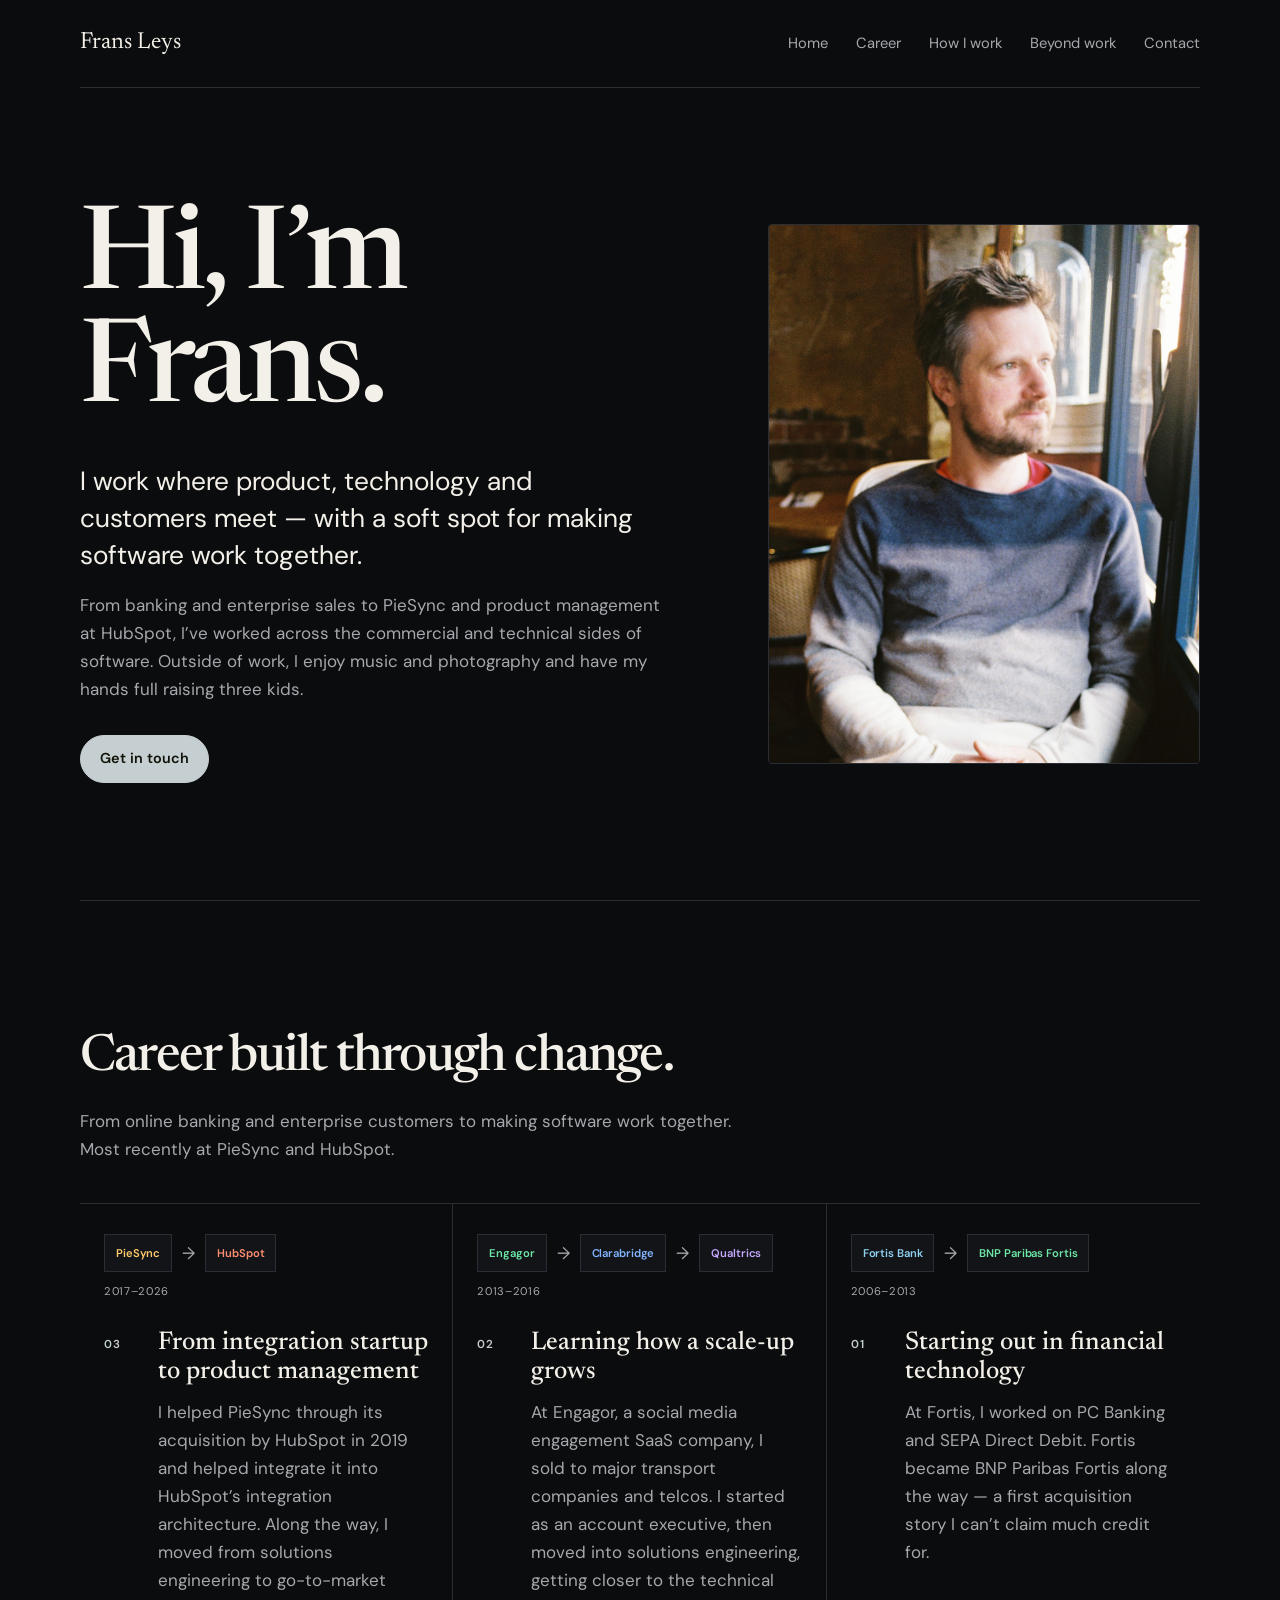
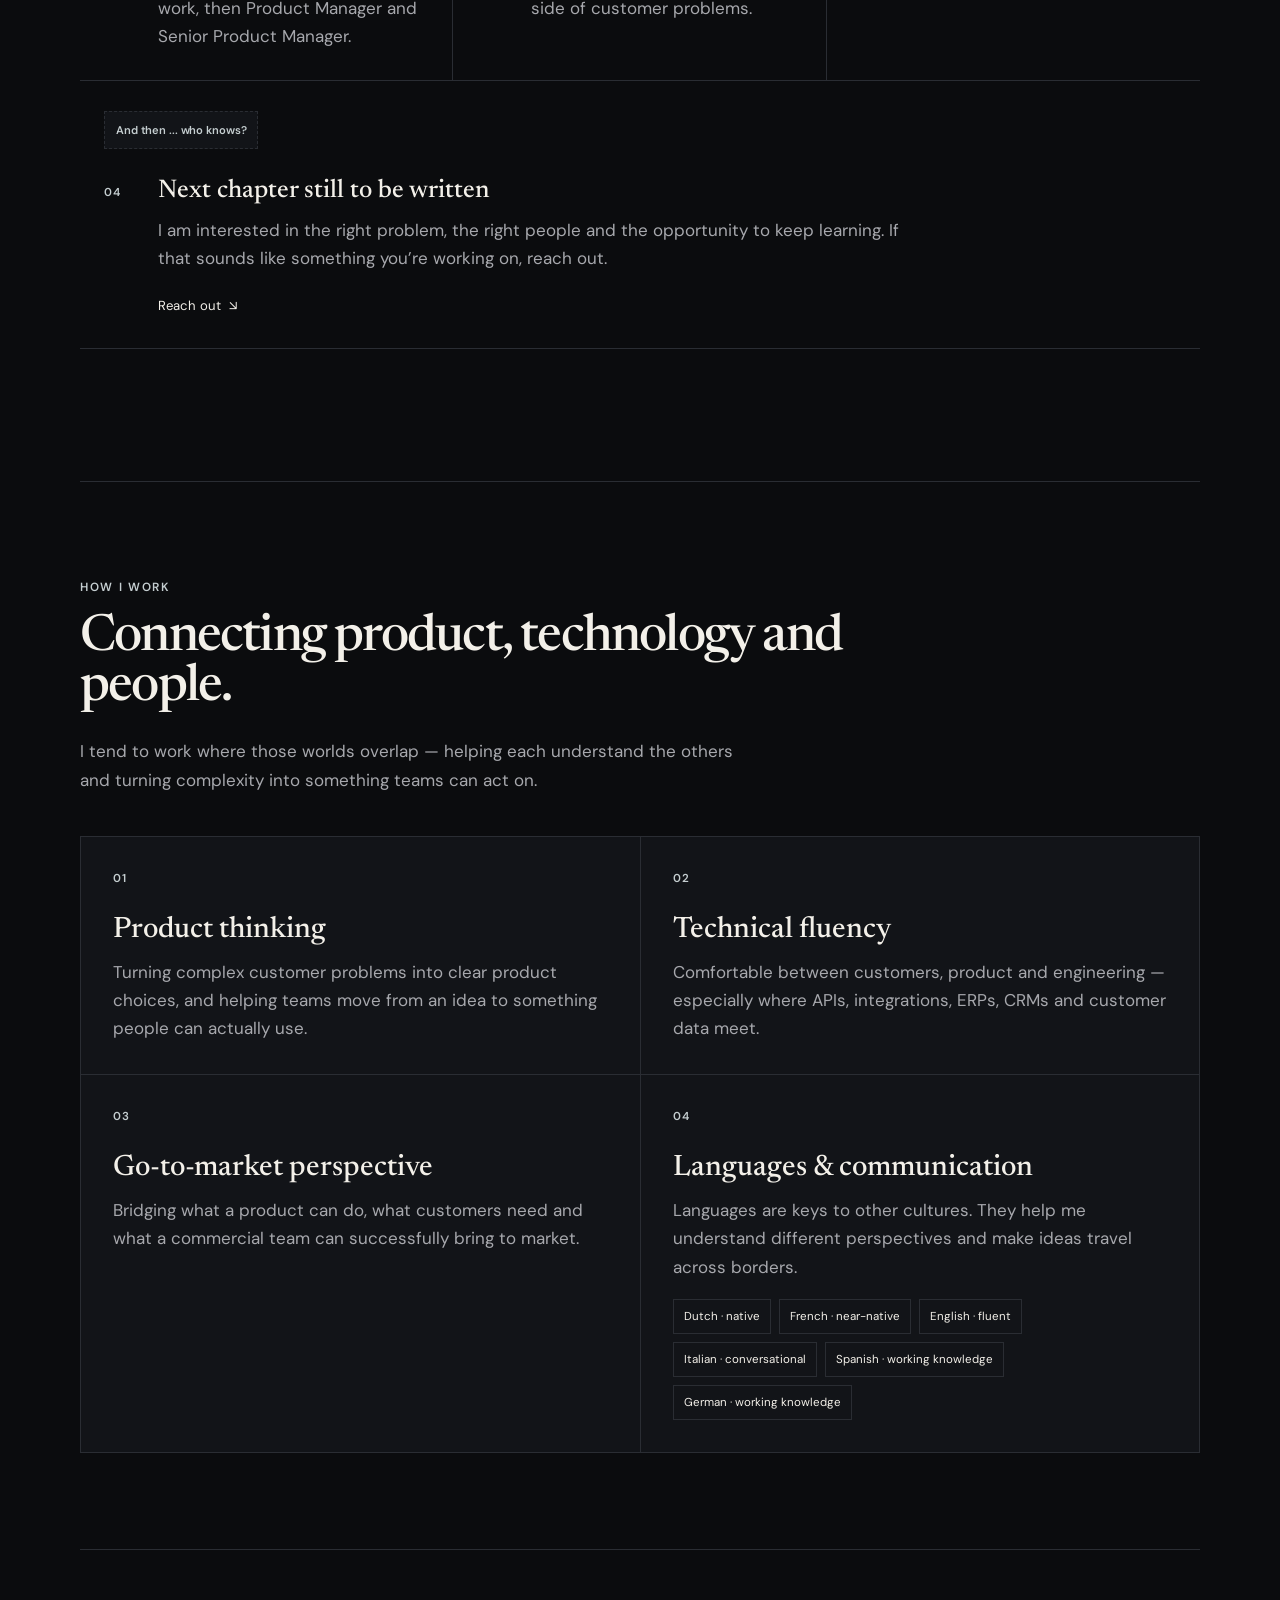
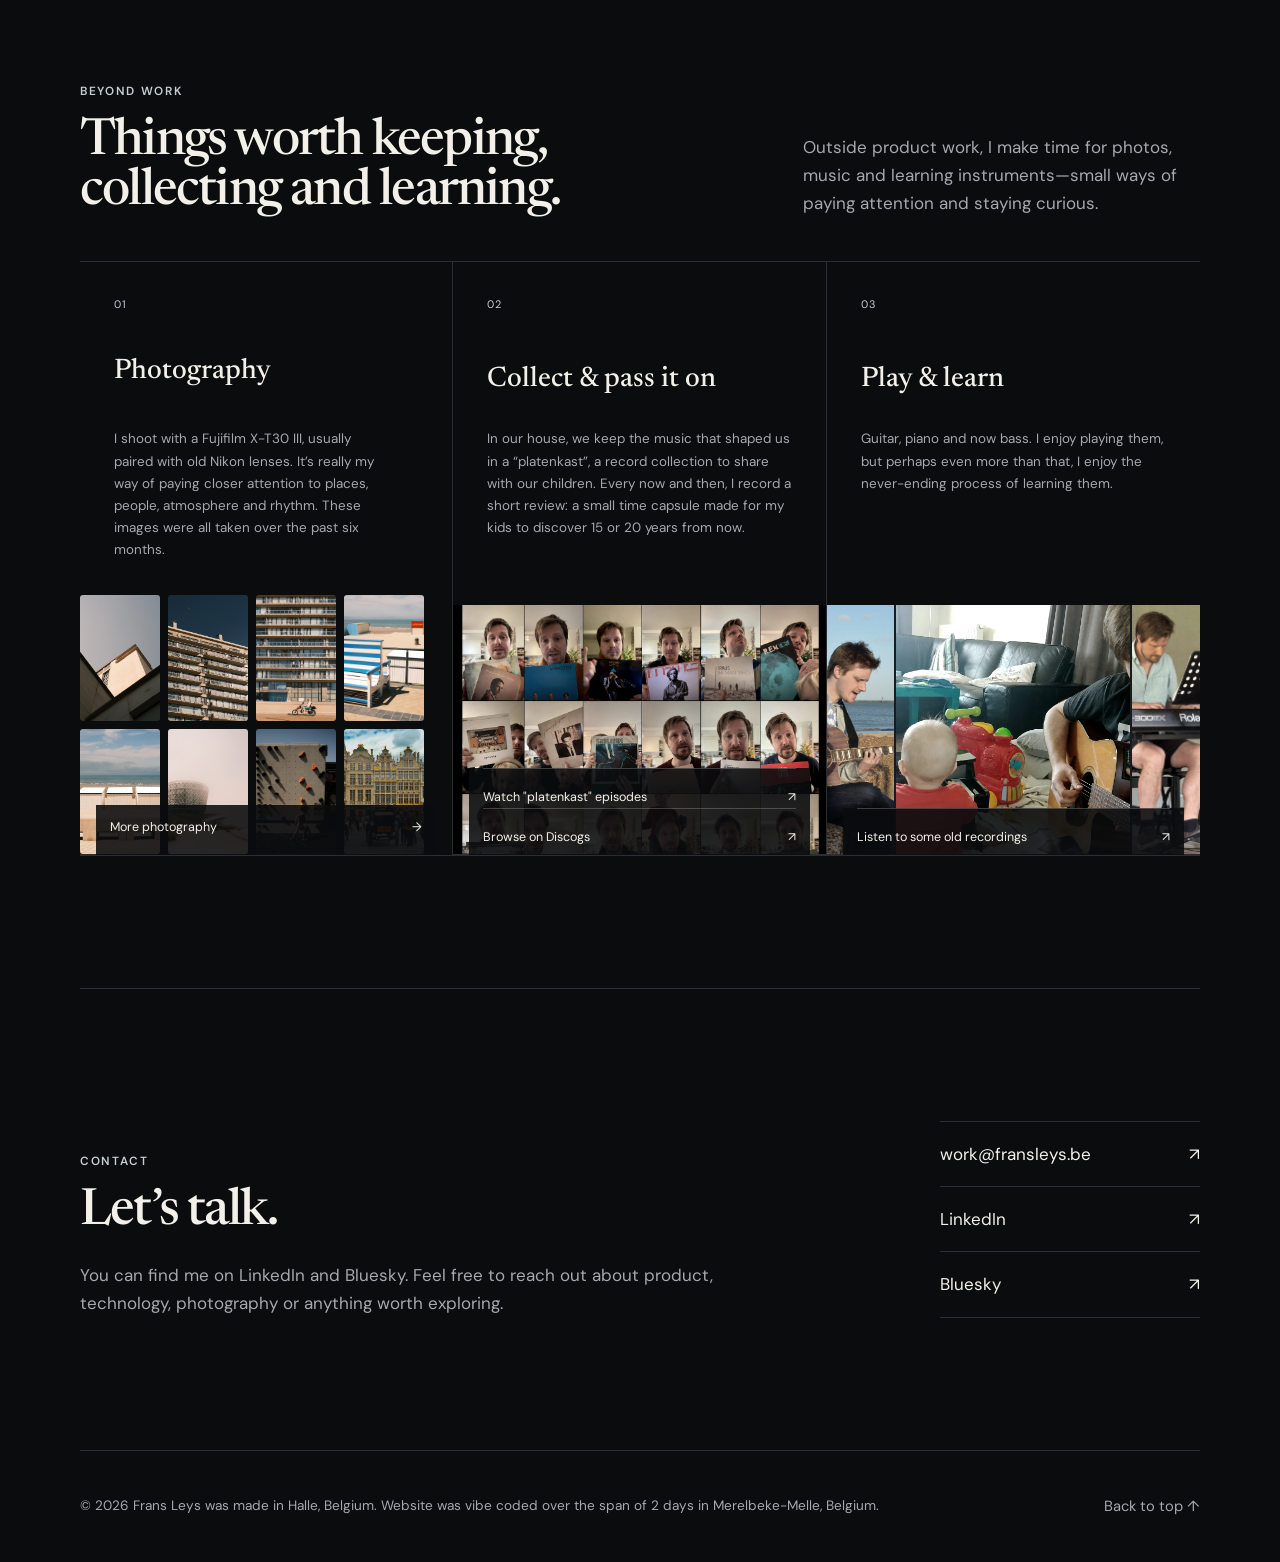
==== index.html @ 85a0991d "Clarify homepage introduction and career experience" ====
<!doctype html>
<html lang="en">
  <head>
    <meta charset="UTF-8" />
    <meta name="viewport" content="width=device-width, initial-scale=1" />
    <meta
      name="description"
      content="Frans Leys — product, technology and customers, with a soft spot for making software work together."
    />
    <title>Frans Leys</title>
    <link rel="preconnect" href="https://fonts.googleapis.com" />
    <link rel="preconnect" href="https://fonts.gstatic.com" crossorigin />
    <link
      href="https://fonts.googleapis.com/css2?family=DM+Sans:wght@400;500;600&family=Newsreader:opsz,wght@6..72,500&display=swap"
      rel="stylesheet"
    />
    <link rel="stylesheet" href="styles.css?v=4" />
  </head>
  <body>
    <div class="site-content" id="site-content">
    <header class="site-header">
      <a class="brand" href="#home" aria-label="Frans Leys — home">Frans Leys</a>
      <nav aria-label="Main navigation">
        <a href="#home">Home</a>
        <a href="#career">Career</a>
        <a href="#how-i-work">How I work</a>
        <a href="#beyond-the-screen">Beyond work</a>
        <a href="#contact">Contact</a>
      </nav>
    </header>

    <main>
      <section class="hero" id="home">
        <div class="hero-copy">          <h1>Hi, I’m Frans.</h1>
          <p class="intro">
            I work where product, technology and customers meet — with a soft
            spot for making software work together.
          </p>
          <p class="bio">
            From banking and enterprise sales to PieSync and product management
            at HubSpot, I’ve worked across the commercial and technical sides
            of software. Outside of work, I enjoy music and photography and
            have my hands full raising three kids.
          </p>
          <div class="actions">
            <a class="button button-primary" href="#contact">Get in touch</a>
          </div>
        </div>

        <figure class="portrait">
          <!-- Portrait by Ashesh Ambasta: https://asheshambasta.com/ -->
          <img
            src="images/frans2.jpg"
            alt="Portrait of Frans Leys"
            data-credit="Analog portrait by Ashesh Ambasta — https://asheshambasta.com/"
            onerror="this.parentElement.classList.add('image-missing'); this.remove();"
          />
          <div class="portrait-placeholder" aria-hidden="true">
            <span>FL</span>
          </div>
        </figure>
      </section>

      <section class="section career" id="career">
        <div class="section-heading career-heading">
          <h2>Career built through change.</h2>
          <p>
            From online banking and enterprise customers to making software
            work together. Most recently at PieSync and HubSpot.
          </p>
        </div>

        <ol class="career-timeline">
          <li class="career-step">
            <div class="company-journey" aria-label="PieSync joined HubSpot">
              <span class="company-mark piesync">PieSync</span>
              <span class="company-arrow" aria-hidden="true">→</span>
              <span class="company-mark hubspot">HubSpot</span>
              <span class="career-period">2017–2026</span>
            </div>
            <div class="career-story">
              <span class="career-number">03</span>
              <div>
                <h3>From integration startup to product management</h3>
                <p>
                  I helped PieSync through its acquisition by HubSpot in 2019
                  and helped integrate it into HubSpot’s integration architecture.
                  Along the way, I moved from solutions engineering to
                  go-to-market work, then Product Manager and Senior Product Manager.
                </p>
              </div>
            </div>
          </li>

          <li class="career-step">
            <div class="company-journey" aria-label="Engagor joined Clarabridge, which later joined Qualtrics">
              <span class="company-mark engagor">Engagor</span>
              <span class="company-arrow" aria-hidden="true">→</span>
              <span class="company-mark clarabridge">Clarabridge</span>
              <span class="company-arrow" aria-hidden="true">→</span>
              <span class="company-mark qualtrics">Qualtrics</span>
              <span class="career-period">2013–2016</span>
            </div>
            <div class="career-story">
              <span class="career-number">02</span>
              <div>
                <h3>Learning how a scale-up grows</h3>
                <p>
                  At Engagor, a social media engagement SaaS company, I sold to
                  major transport companies and telcos. I started as an account
                  executive, then moved into solutions engineering,
                  getting closer to the technical side of customer problems.
                </p>
              </div>
            </div>
          </li>

          <li class="career-step">
            <div class="company-journey" aria-label="Fortis Bank became BNP Paribas Fortis">
              <span class="company-mark fortis">Fortis Bank</span>
              <span class="company-arrow" aria-hidden="true">→</span>
              <span class="company-mark bnppf">BNP Paribas Fortis</span>
              <span class="career-period">2006–2013</span>
            </div>
            <div class="career-story">
              <span class="career-number">01</span>
              <div>
                <h3>Starting out in financial technology</h3>
                <p>
                  At Fortis, I worked on PC Banking and SEPA Direct Debit.
                  Fortis became BNP Paribas Fortis along the
                  way — a first acquisition story I can’t claim much credit for.
                </p>
              </div>
            </div>
          </li>

          <li class="career-step career-next-step">
            <div class="company-journey">
              <span class="company-mark next-chapter">And then ... who knows?</span>
            </div>
            <div class="career-story">
              <span class="career-number">04</span>
              <div>
                <h3>Next chapter still to be written</h3>
                <p>
                  I am interested in the right problem, the right people and
                  the opportunity to keep learning. If that sounds like
                  something you’re working on, reach out.
                </p>
                <a class="career-next-link" href="#contact">Reach out <span aria-hidden="true">↘</span></a>
              </div>
            </div>
          </li>
        </ol>
      </section>

      <section class="section how-i-work" id="how-i-work">
        <div class="section-heading how-heading">
          <p class="eyebrow">How I work</p>
          <h2>Connecting product, technology and people.</h2>
          <p>
            I tend to work where those worlds overlap — helping each understand
            the others and turning complexity into something teams can act on.
          </p>
        </div>

        <div class="skill-grid">
          <article class="skill-card">
            <span class="skill-number">01</span>
            <h3>Product thinking</h3>
            <p>
              Turning complex customer problems into clear product choices, and
              helping teams move from an idea to something people can actually use.
            </p>
          </article>

          <article class="skill-card">
            <span class="skill-number">02</span>
            <h3>Technical fluency</h3>
            <p>
              Comfortable between customers, product and engineering — especially
              where APIs, integrations, ERPs, CRMs and customer data meet.
            </p>
          </article>

          <article class="skill-card">
            <span class="skill-number">03</span>
            <h3>Go-to-market perspective</h3>
            <p>
              Bridging what a product can do, what customers need and what a
              commercial team can successfully bring to market.
            </p>
          </article>

          <article class="skill-card language-card">
            <span class="skill-number">04</span>
            <h3>Languages &amp; communication</h3>
            <p>
              Languages are keys to other cultures. They help me understand
              different perspectives and make ideas travel across borders.
            </p>

            <ul class="language-chips" aria-label="Languages spoken">
              <li class="language-chip" tabindex="0">
                <span>Dutch · native</span>
                <span class="language-tooltip" role="tooltip">Nederlands is mijn moedertaal.</span>
              </li>
              <li class="language-chip" tabindex="0">
                <span>French · near-native</span>
                <span class="language-tooltip" role="tooltip">On me prend parfois pour un francophone.</span>
              </li>
              <li class="language-chip" tabindex="0">
                <span>English · fluent</span>
                <span class="language-tooltip" role="tooltip">My English is fantastic.</span>
              </li>
              <li class="language-chip" tabindex="0">
                <span>Italian · conversational</span>
                <span class="language-tooltip" role="tooltip">Ho imparato l’italiano in Erasmus.</span>
              </li>
              <li class="language-chip" tabindex="0">
                <span>Spanish · working knowledge</span>
                <span class="language-tooltip" role="tooltip">Una buena base.</span>
              </li>
              <li class="language-chip" tabindex="0">
                <span>German · working knowledge</span>
                <span class="language-tooltip" role="tooltip">Ein bisschen besser als Jean-Marie Pfaff.</span>
              </li>
            </ul>
          </article>
        </div>
      </section>

      <section class="section beyond-screen" id="beyond-the-screen">
        <div class="music-heading beyond-work-heading">
          <div>
            <p class="eyebrow">Beyond work</p>
            <h2>Things worth keeping, collecting and learning.</h2>
          </div>
          <p>
            Outside product work, I make time for photos, music and learning
            instruments—small ways of paying attention and staying curious.
          </p>
        </div>

        <article class="beyond-card photography" id="photography">
        
        <div class="music-story-copy photography-copy">
          <span class="music-number">01</span>
          <h3>Photography</h3>
          <p>
            I shoot with a Fujifilm X-T30 III, usually paired with old Nikon
            lenses. It’s really my way of paying closer attention to places,
            people, atmosphere and rhythm. These images were all taken over
            the past six months.
          </p>
        </div>
        <div class="photo-gallery music-visual-triptych photography-triptych" aria-label="Photography preview">
          <button class="gallery-item" type="button" data-index="0"><img src="images/website - 1.jpeg" alt="Photograph 1 by Frans Leys" loading="lazy" /></button>
          <button class="gallery-item" type="button" data-index="1"><img src="images/website - 2.jpeg" alt="Photograph 2 by Frans Leys" loading="lazy" /></button>
          <button class="gallery-item gallery-item-portrait" type="button" data-index="2"><img src="images/website - 3.jpeg" alt="Photograph 3 by Frans Leys" loading="lazy" /></button>
          <button class="gallery-item gallery-item-portrait" type="button" data-index="3"><img src="images/website - 4.jpeg" alt="Photograph 4 by Frans Leys" loading="lazy" /></button>
          <button class="gallery-item" type="button" data-index="4"><img src="images/website - 5.jpeg" alt="Photograph 5 by Frans Leys" loading="lazy" /></button>
          <button class="gallery-item" type="button" data-index="5"><img src="images/website - 6.jpeg" alt="Photograph 6 by Frans Leys" loading="lazy" /></button>
          <button class="gallery-item gallery-item-portrait" type="button" data-index="6"><img src="images/website - 7.jpeg" alt="Photograph 7 by Frans Leys" loading="lazy" /></button>
          <button class="gallery-item" type="button" data-index="7"><img src="images/website - 8.jpeg" alt="Photograph 8 by Frans Leys" loading="lazy" /></button>
          <button class="gallery-item" type="button" data-index="8"><img src="images/website - 9.jpeg" alt="Photograph 9 by Frans Leys" loading="lazy" /></button>
          <button class="gallery-item" type="button" data-index="9"><img src="images/website - 10.jpeg" alt="Photograph 10 by Frans Leys" loading="lazy" /></button>
          <button class="gallery-item" type="button" data-index="10"><img src="images/website - 11.jpeg" alt="Photograph 11 by Frans Leys" loading="lazy" /></button>
          <button class="gallery-item" type="button" data-index="11"><img src="images/website - 12.jpeg" alt="Photograph 12 by Frans Leys" loading="lazy" /></button>
          <button class="gallery-item" type="button" data-index="12"><img src="images/website - 13.jpeg" alt="Photograph 13 by Frans Leys" loading="lazy" /></button>
          <button class="gallery-item gallery-item-portrait" type="button" data-index="13"><img src="images/website - 14.jpeg" alt="Photograph 14 by Frans Leys" loading="lazy" /></button>
          <button class="gallery-item" type="button" data-index="14"><img src="images/website - 15.jpeg" alt="Photograph 15 by Frans Leys" loading="lazy" /></button>
          <button class="gallery-item" type="button" data-index="15"><img src="images/website - 16.jpeg" alt="Photograph 16 by Frans Leys" loading="lazy" /></button>
          <button class="gallery-item" type="button" data-index="16"><img src="images/website - 17.jpeg" alt="Photograph 17 by Frans Leys" loading="lazy" /></button>
          <button class="gallery-item" type="button" data-index="17"><img src="images/website - 18.jpeg" alt="Photograph 18 by Frans Leys" loading="lazy" /></button>
          <button class="gallery-item" type="button" data-index="18"><img src="images/website - 19.jpeg" alt="Photograph 19 by Frans Leys" loading="lazy" /></button>
          <button class="gallery-item" type="button" data-index="19"><img src="images/website - 20.jpeg" alt="Photograph 20 by Frans Leys" loading="lazy" /></button>
          <button class="gallery-item" type="button" data-index="20"><img src="images/website - 21.jpeg" alt="Photograph 21 by Frans Leys" loading="lazy" /></button>
          <button class="gallery-item gallery-item-portrait" type="button" data-index="21"><img src="images/website - 22.jpeg" alt="Photograph 22 by Frans Leys" loading="lazy" /></button>
          <button class="gallery-item" type="button" data-index="22"><img src="images/website - 23.jpeg" alt="Photograph 23 by Frans Leys" loading="lazy" /></button>
        </div>
        <a class="gallery-more" href="photography.html">
          Explore photography <span aria-hidden="true">→</span>
        </a>
        </article>

        <article class="beyond-card music-story" id="music">
            <figure class="music-visual music-visual-grid">
              <img src="images/music-instagram-grid.png" alt="A selection of Frans's short album reviews on Instagram" loading="lazy" />
            </figure>
            <div class="music-story-copy">
              <span class="music-number">02</span>
              <h3>Collect &amp; pass it on</h3>
              <p>
                In our house, we keep the music that shaped us in a “platenkast”,
                a record collection to share with our children. Every now and then,
                I record a short review: a small time capsule made for my kids to
                discover 15 or 20 years from now.
              </p>
              <div class="music-card-links">
                <a href="https://www.instagram.com/snarf.be/reels/" target="_blank" rel="noreferrer">Watch "platenkast" episodes<span aria-hidden="true">↗</span></a>
                <a href="https://www.discogs.com/user/Snarf_be/collection" target="_blank" rel="noreferrer">Browse on Discogs <span aria-hidden="true">↗</span></a>
              </div>
            </div>
        </article>

        <article class="beyond-card music-story playing-card">
            <div class="music-visual music-visual-triptych" aria-label="Frans learning and playing music">
              <img src="images/music-guitar1.jpg" alt="Frans playing guitar by the sea" loading="lazy" />
              <img src="images/music-piano1-clean.png" alt="Frans playing guitar beside a child at a small keyboard" loading="lazy" />
              <img src="images/music-piano2.jpg" alt="Frans playing piano" loading="lazy" />
            </div>
            <div class="music-story-copy">
              <span class="music-number">03</span>
              <h3>Play &amp; learn</h3>
              <p>
                Guitar, piano and now bass. I enjoy playing them, but perhaps even
                more than that, I enjoy the never-ending process of learning them.
              </p>
              <div class="music-card-links">
                <a href="https://www.youtube.com/@snarfbe" target="_blank" rel="noreferrer">Listen to some old recordings <span aria-hidden="true">↗</span></a>
              </div>
            </div>
        </article>
      </section>

      <section class="section contact" id="contact">
        <div>
          <p class="eyebrow">Contact</p>
          <h2>Let’s talk.</h2>
          <p>
            You can find me on LinkedIn and Bluesky. Feel free to reach out about
            product, technology, photography or anything worth exploring.
          </p>
        </div>
        <div class="contact-links">
          <a href="mailto:work@fransleys.be">
            work@fransleys.be <span aria-hidden="true">↗</span>
          </a>
          <a
            href="https://www.linkedin.com/in/fransleys"
            target="_blank"
            rel="noreferrer"
          >
            LinkedIn <span aria-hidden="true">↗</span>
          </a>
          <a
            href="https://bsky.app/profile/fransleys.bsky.social"
            target="_blank"
            rel="noreferrer"
          >
            Bluesky <span aria-hidden="true">↗</span>
          </a>
        </div>
      </section>
    </main>

    <footer>
      <p>© <span id="year"></span> Frans Leys was made in Halle, Belgium. Website was vibe coded over the span of 2 days in Merelbeke-Melle, Belgium. </p>
      <a href="#home">Back to top ↑</a>
    </footer>
    </div>

    <dialog class="lightbox" id="lightbox" aria-label="Photo viewer">
      <div class="lightbox-inner">
        <div class="lightbox-topbar">
          <p class="lightbox-count" id="lightbox-count" aria-live="polite"></p>
          <button class="lightbox-close" type="button" aria-label="Close photo viewer">Close <span aria-hidden="true">×</span></button>
        </div>
        <button class="lightbox-control lightbox-previous" type="button" aria-label="Previous photograph"><span aria-hidden="true">←</span></button>
        <figure class="lightbox-figure">
          <img id="lightbox-image" src="" alt="" />
        </figure>
        <button class="lightbox-control lightbox-next" type="button" aria-label="Next photograph"><span aria-hidden="true">→</span></button>
      </div>
    </dialog>

    <script>
      document.getElementById("year").textContent = new Date().getFullYear();

      const galleryItems = [...document.querySelectorAll(".gallery-item")];
      const gallery = document.querySelector(".photo-gallery");
      const galleryMore = document.querySelector(".gallery-more");
      const lightbox = document.getElementById("lightbox");
      const lightboxImage = document.getElementById("lightbox-image");
      const lightboxCount = document.getElementById("lightbox-count");
      const lightboxClose = lightbox.querySelector(".lightbox-close");
      let activePhoto = 0;
      let touchStartX = 0;

      function showPhoto(index) {
        activePhoto = (index + galleryItems.length) % galleryItems.length;
        const thumbnail = galleryItems[activePhoto].querySelector("img");
        lightboxImage.src = thumbnail.src;
        lightboxImage.alt = thumbnail.alt;
        lightboxCount.textContent = `${activePhoto + 1} / ${galleryItems.length}`;
      }

      function openLightbox(index) {
        showPhoto(index);
        lightbox.showModal();
        document.body.classList.add("lightbox-open");
      }

      function closeLightbox() {
        lightbox.close();
      }

      galleryItems.forEach((item, index) => {
        item.addEventListener("click", () => openLightbox(index));
      });

      galleryMore.addEventListener("click", () => {
        const expanded = gallery.classList.toggle("gallery-expanded");
        galleryMore.setAttribute("aria-expanded", String(expanded));
        updateGalleryLabel(expanded);
      });

      function updateGalleryLabel(expanded = gallery.classList.contains("gallery-expanded")) {
        const mobile = window.matchMedia("(max-width: 800px)").matches;
        galleryMore.innerHTML = expanded
          ? mobile
            ? 'Scroll right for more <span aria-hidden="true">→</span>'
            : 'Show less <span aria-hidden="true">↑</span>'
          : 'More photography <span aria-hidden="true">→</span>';
      }

      window.addEventListener("resize", () => updateGalleryLabel());

      gallery.addEventListener("scroll", () => {
        if (gallery.classList.contains("gallery-expanded")) {
          gallery.classList.toggle("gallery-scrolling", gallery.scrollLeft > 8);
        }
      }, { passive: true });

      lightboxClose.addEventListener("click", closeLightbox);
      lightbox.querySelector(".lightbox-previous").addEventListener("click", () => showPhoto(activePhoto - 1));
      lightbox.querySelector(".lightbox-next").addEventListener("click", () => showPhoto(activePhoto + 1));
      lightbox.addEventListener("close", () => document.body.classList.remove("lightbox-open"));
      lightbox.addEventListener("click", (event) => {
        if (event.target === lightbox || event.target === lightboxImage.parentElement) closeLightbox();
      });
      lightbox.addEventListener("keydown", (event) => {
        if (event.key === "ArrowLeft") showPhoto(activePhoto - 1);
        if (event.key === "ArrowRight") showPhoto(activePhoto + 1);
      });
      lightbox.addEventListener("touchstart", (event) => {
        touchStartX = event.changedTouches[0].clientX;
      }, { passive: true });
      lightbox.addEventListener("touchend", (event) => {
        const distance = event.changedTouches[0].clientX - touchStartX;
        if (Math.abs(distance) > 50) showPhoto(activePhoto + (distance < 0 ? 1 : -1));
      }, { passive: true });
    </script>
  </body>
</html>
---- styles.css ----
:root {
  color-scheme: dark;
  --background: #0b0c0e;
  --surface: #121418;
  --surface-soft: #181b20;
  --text: #f3f0e9;
  --muted: #a7a8ad;
  --accent: #c5ced0;
  --border: #2a2d33;
  --max-width: 1120px;
}

* {
  box-sizing: border-box;
}

html {
  scroll-behavior: smooth;
}

body {
  margin: 0;
  background: var(--background);
  color: var(--text);
  font-family: "DM Sans", sans-serif;
  font-size: 17px;
  line-height: 1.65;
}

body.lightbox-open {
  overflow: hidden;
}

a {
  color: inherit;
  text-decoration: none;
}

.site-header,
main,
footer {
  width: min(calc(100% - 40px), var(--max-width));
  margin-inline: auto;
}

/* Beyond work: three equal creative-life cards on larger screens. */
.beyond-screen {
  display: grid;
  grid-template-columns: repeat(3, minmax(0, 1fr));
  gap: 0;
}

.beyond-screen > .photography {
  grid-column: 1;
  grid-row: 2;
  display: flex;
  flex-direction: column;
  min-width: 0;
  margin: 0;
  padding: 0 28px 0 0;
  border-top: 1px solid var(--border);
  border-right: 1px solid var(--border);
  border-bottom: 1px solid var(--border);
}

.beyond-screen .photography-copy {
  order: 1;
}

.beyond-screen > .photography {
  position: relative;
}

.beyond-screen .photography .gallery-more {
  position: absolute;
  z-index: 2;
  right: 16px;
  bottom: 0;
  left: 16px;
  order: 2;
  justify-content: space-between;
  margin: 0;
  padding: 12px 14px 18px;
  border: 0;
  background: rgba(11, 12, 14, 0.88);
  color: var(--text);
}

.beyond-screen .photography .photo-gallery {
  order: 3;
  margin-top: auto;
}

.beyond-screen .photography .photo-gallery {
  height: 250px;
  margin-top: 0;
  overflow: hidden;
  border-bottom: 1px solid var(--border);
}

.beyond-screen .photography .photo-gallery .gallery-item:nth-child(n + 9) {
  display: none;
}

.beyond-screen .photography .photo-gallery.gallery-expanded {
  height: auto;
  overflow: visible;
}

.beyond-screen .photography .gallery-more {
  align-self: flex-start;
  margin: 0 0 0;
}

.photography-copy {
  min-height: 260px;
}

.photography-copy h3 {
  margin: 42px 0 10px;
  font-family: "Newsreader", serif;
  font-size: clamp(1.45rem, 2.2vw, 2rem);
  font-weight: 500;
  line-height: 1.1;
}

.beyond-screen .music-story-copy h3,
.beyond-screen .photography-copy h3 {
  min-height: 2.2em;
}

.photography-copy p {
  margin: 0;
  color: var(--muted);
  font-size: 0.84rem;
}

.photography-triptych {
  grid-template-columns: repeat(3, minmax(0, 1fr));
  gap: 8px;
}

@media (min-width: 801px) {
  .beyond-screen .music-story-copy,
  .beyond-screen .photography-copy {
    min-height: 318.5px;
  }

  .beyond-screen .photography .photo-gallery {
    gap: 12px;
  }

  .beyond-screen .photography .gallery-item {
    border-radius: 3px;
  }
}

.beyond-screen > .music {
  display: contents;
}

.beyond-screen .music-heading {
  grid-column: 1 / -1;
  grid-row: 1;
}

.beyond-screen .music-stories {
  display: contents;
}

.beyond-screen .music-story {
  grid-row: 2;
  position: relative;
  display: flex;
  height: 100%;
  flex-direction: column;
  border-top: 1px solid var(--border);
  border-bottom: 1px solid var(--border);
}

.beyond-screen .music-story:first-child {
  grid-column: 2;
}

.beyond-screen > #music {
  grid-column: 2;
}

.beyond-screen > .playing-card {
  grid-column: 3;
}

.beyond-screen .music-story:last-child {
  grid-column: 3;
}

.beyond-screen .music-story:last-child {
  border-right: 0;
}

.beyond-screen .music-story .music-story-copy {
  order: 1;
}

.beyond-screen .music-story .music-visual {
  order: 2;
  margin-top: auto;
}

.beyond-screen .music-story .music-card-links {
  position: absolute;
  z-index: 2;
  right: 16px;
  bottom: 0;
  left: 16px;
  margin: 0;
  padding: 0 14px 8px;
  background: rgba(11, 12, 14, 0.88);
}

.beyond-screen .music-story .music-card-links a {
  border-color: rgba(243, 240, 233, 0.22);
}

.beyond-screen .photo-gallery {
  width: 100%;
  grid-template-columns: repeat(2, minmax(0, 1fr));
  max-width: none;
}

.beyond-card-title {
  margin: 0 0 18px;
  color: var(--text);
  font-family: "Newsreader", serif;
  font-size: clamp(1.45rem, 2.2vw, 2rem);
  font-weight: 500;
  line-height: 1.1;
}

@media (max-width: 800px) {
  .beyond-screen {
    display: flex;
    flex-direction: column;
  }

.beyond-screen > .photography {
    order: 1;
    grid-row: auto;
    padding: 0;
    border-top: 0;
    border-right: 0;
  }

  .beyond-screen > .music {
    display: contents;
  }

  .beyond-screen .music-heading {
    order: 0;
    margin: 0 0 48px;
    padding: 0;
    border-top: 0;
  }

  .beyond-screen .music-stories {
    display: contents;
  }

  .beyond-screen .music-story {
    order: 2;
    grid-row: auto;
  }

  .beyond-screen .music-story:first-child,
  .beyond-screen .music-story:last-child {
    grid-column: auto;
  }

  .beyond-screen .music-story:last-child {
    order: 3;
  }

  .beyond-screen .beyond-block + .beyond-block {
    margin-top: 0;
    padding-top: 0;
    border-top: 0;
  }

  .beyond-screen .photography .photo-gallery {
    display: flex;
    height: 190px;
    overflow-x: hidden;
    overflow-y: hidden;
    scroll-snap-type: x proximity;
  }

  .beyond-screen .photography .photo-gallery.gallery-expanded {
    height: 190px;
    overflow-x: auto;
    overflow-y: hidden;
    scrollbar-color: var(--accent) var(--surface);
    scrollbar-width: thin;
    box-shadow: inset -30px 0 24px -24px var(--text);
  }

  .beyond-screen .photography .gallery-item {
    flex: 0 0 42%;
    height: 100%;
    scroll-snap-align: start;
  }

  .beyond-screen .photography .photo-gallery:not(.gallery-expanded) .gallery-item:nth-child(n + 9) {
    display: none;
  }
}

.site-header {
  min-height: 88px;
  display: flex;
  height: 100%;
  align-items: center;
  justify-content: space-between;
  border-bottom: 1px solid var(--border);
}

.brand {
  font-family: "Newsreader", serif;
  font-size: 1.45rem;
}

nav {
  display: flex;
  gap: 28px;
}

nav a,
footer a {
  color: var(--muted);
  font-size: 0.92rem;
  transition: color 180ms ease;
}

nav a:hover,
nav a:focus-visible,
footer a:hover,
footer a:focus-visible {
  color: var(--text);
}

.hero {
  min-height: calc(100vh - 88px);
  display: grid;
  grid-template-columns: minmax(0, 1.15fr) minmax(320px, 0.85fr);
  gap: clamp(48px, 8vw, 104px);
  align-items: center;
  padding: 88px 0;
}

.eyebrow {
  margin: 0 0 16px;
  color: var(--accent);
  font-size: 0.74rem;
  font-weight: 600;
  letter-spacing: 0.14em;
  text-transform: uppercase;
}

h1,
h2 {
  margin: 0;
  font-family: "Newsreader", serif;
  font-weight: 500;
  line-height: 0.98;
  letter-spacing: -0.035em;
}

h1 {
  max-width: 660px;
  font-size: clamp(4rem, 9vw, 7.4rem);
}

h2 {
  font-size: clamp(2.25rem, 4vw, 3.65rem);
}

.intro {
  max-width: 660px;
  margin: 32px 0 16px;
  font-size: clamp(1.25rem, 2.3vw, 1.65rem);
  line-height: 1.4;
}

.bio,
.section-heading > p:last-child,
.contact > div > p:last-child {
  max-width: 660px;
  color: var(--muted);
}

.career-heading {
  max-width: 760px;
}

.career {
  padding-block: 96px;
}

.career-timeline {
  display: grid;
  grid-template-columns: repeat(3, minmax(0, 1fr));
  margin: 40px 0 0;
  padding: 0;
  list-style: none;
  border-top: 1px solid var(--border);
  border-bottom: 1px solid var(--border);
}

.career-step {
  min-width: 0;
  display: grid;
  align-content: start;
  gap: 28px;
  padding: 30px 24px;
  border-right: 1px solid var(--border);
}

.career-step:nth-child(3) {
  border-right: 0;
}

.career-next-step {
  grid-column: 1 / -1;
  border-top: 1px solid var(--border);
  border-right: 0;
}

.career-next-step .career-story p {
  max-width: 760px;
}

.company-journey {
  display: flex;
  flex-wrap: wrap;
  gap: 10px;
  align-items: center;
  align-content: flex-start;
}

.company-mark {
  min-height: 38px;
  display: inline-flex;
  align-items: center;
  padding: 7px 11px;
  border: 1px solid var(--border);
  background: var(--surface);
  font-size: 0.7rem;
  font-weight: 600;
  letter-spacing: -0.01em;
  white-space: nowrap;
}

.company-mark.fortis {
  color: #8ed1f0;
}

.company-mark.bnppf,
.company-mark.engagor {
  color: #6ee7a7;
}

.company-mark.clarabridge {
  color: #82b4ff;
}

.company-mark.qualtrics {
  color: #c6a8ff;
}

.company-mark.piesync {
  color: #ffcb6b;
}

.company-mark.hubspot {
  color: #ff8f70;
}

.company-mark.next-chapter {
  color: var(--accent);
  border-style: dashed;
}

.company-arrow {
  color: var(--muted);
}

.career-period {
  flex-basis: 100%;
  color: var(--muted);
  font-size: 0.7rem;
  font-variant-numeric: tabular-nums;
  letter-spacing: 0.06em;
}

.career-story {
  display: grid;
  grid-template-columns: 36px 1fr;
  gap: 18px;
}

.career-number {
  padding-top: 6px;
  color: var(--accent);
  font-size: 0.72rem;
  font-weight: 600;
  letter-spacing: 0.1em;
}

.career-story h3 {
  margin: 0;
  font-family: "Newsreader", serif;
  font-size: clamp(1.35rem, 2vw, 1.75rem);
  font-weight: 500;
  line-height: 1.15;
}

.career-story p {
  max-width: 560px;
  margin: 10px 0 0;
  color: var(--muted);
}

.career-next-link {
  display: inline-flex;
  gap: 8px;
  margin-top: 22px;
  color: var(--text);
  font-size: 0.82rem;
  transition: color 180ms ease, gap 180ms ease;
}

.career-next-link:hover {
  gap: 12px;
  color: var(--accent);
}

.actions {
  display: flex;
  flex-wrap: wrap;
  gap: 12px;
  margin-top: 32px;
}

.button {
  display: inline-flex;
  align-items: center;
  justify-content: center;
  gap: 8px;
  min-height: 48px;
  padding: 10px 19px;
  border: 1px solid var(--border);
  border-radius: 999px;
  font-size: 0.9rem;
  font-weight: 600;
  transition: transform 180ms ease, background 180ms ease;
}

.button:hover {
  transform: translateY(-2px);
}

.button-primary {
  border-color: var(--accent);
  background: var(--accent);
  color: #101207;
}

.portrait {
  position: relative;
  aspect-ratio: 4 / 5;
  margin: 0;
  overflow: hidden;
  border: 1px solid var(--border);
  border-radius: 4px;
  background: var(--surface);
}

.portrait img {
  position: relative;
  z-index: 1;
  width: 100%;
  height: 100%;
  display: block;
  object-fit: cover;
  filter: none;
}

.portrait-placeholder {
  position: absolute;
  inset: 0;
  display: grid;
  place-items: center;
  background:
    radial-gradient(circle at 70% 20%, #31363c, transparent 38%),
    linear-gradient(145deg, #22262b, #111317);
}

.portrait-placeholder span {
  color: #4b5057;
  font-family: "Newsreader", serif;
  font-size: 7rem;
}

.section {
  padding: 132px 0;
  border-top: 1px solid var(--border);
}

.section-heading > p:last-child,
.contact > div > p:last-child {
  margin: 24px 0 0;
}

.photo-gallery {
  display: grid;
  grid-template-columns: repeat(6, minmax(0, 1fr));
  gap: 8px;
  max-width: 760px;
  margin-top: 40px;
}

.photo-gallery:not(.gallery-expanded) .gallery-item:nth-child(n + 9) {
  display: none;
}

.gallery-more {
  display: inline-flex;
  align-items: center;
  gap: 10px;
  margin-top: 18px;
  padding: 10px 0;
  border: 0;
  border-bottom: 1px solid var(--border);
  background: transparent;
  color: var(--muted);
  font: inherit;
  font-size: 0.78rem;
  cursor: pointer;
  transition: color 180ms ease, border-color 180ms ease, opacity 180ms ease, transform 180ms ease;
}

.gallery-more:hover,
.gallery-more:focus-visible {
  border-color: var(--accent);
  color: var(--accent);
}

.photo-gallery.gallery-scrolling + .gallery-more {
  opacity: 0;
  pointer-events: none;
  transform: translateY(6px);
}

.photography-header {
  margin-bottom: 0;
}

.back-link {
  display: inline-flex;
  align-items: center;
  min-height: 42px;
  padding: 8px 15px;
  border: 1px solid var(--border);
  color: var(--text);
  font-size: 0.8rem;
  transition: border-color 180ms ease, color 180ms ease, transform 180ms ease;
}

.back-link:hover {
  border-color: var(--accent);
  color: var(--accent);
  transform: translateX(-2px);
}

.photography-page {
  width: min(calc(100% - 40px), var(--max-width));
  margin: 0 auto;
  padding: 112px 0 132px;
}

.photography-page-heading {
  max-width: 680px;
  margin-bottom: 56px;
}

.photography-page-heading h1 {
  font-size: clamp(3.3rem, 7vw, 6.5rem);
}

.photography-page-heading > p:last-child {
  max-width: 560px;
  margin: 24px 0 0;
  color: var(--muted);
  font-size: 1.08rem;
}

.full-photo-gallery {
  column-count: 3;
  column-gap: 16px;
}

.full-photo-gallery .gallery-item {
  width: 100%;
  height: auto;
  display: block;
  margin: 0 0 16px;
  border-radius: 3px;
  break-inside: avoid;
}

.full-photo-gallery .gallery-item img {
  width: 100%;
  height: auto;
  display: block;
  object-fit: contain;
}

.full-photo-gallery .gallery-item.gallery-item-portrait,
.full-photo-gallery .gallery-item.gallery-item-portrait img {
  height: auto;
  aspect-ratio: auto;
}

@media (max-width: 800px) {
  .full-photo-gallery {
    column-count: 2;
    column-gap: 8px;
  }

  .photography-page {
    padding-top: 72px;
  }
}

@media (min-width: 801px) {
  .beyond-screen .photography .photo-gallery {
    display: grid;
    grid-template-columns: repeat(4, minmax(0, 1fr));
    grid-auto-rows: 1fr;
    height: 260px;
    gap: 8px;
  }

  .beyond-screen .photography .photo-gallery .gallery-item {
    height: 100%;
    aspect-ratio: auto;
    overflow: hidden;
  }

  .beyond-screen .photography .photo-gallery .gallery-item img {
    width: 100%;
    height: 100%;
    object-fit: cover;
    object-position: center;
  }

  .beyond-screen .photography .photo-gallery .gallery-item:nth-child(n + 9) {
    display: none;
  }

  .beyond-screen .photography .photo-gallery .gallery-item:nth-child(n + 9) {
    display: none;
  }
}

.gallery-item {
  width: 100%;
  aspect-ratio: 4 / 3;
  position: relative;
  display: block;
  margin: 0;
  padding: 0;
  overflow: hidden;
  border: 0;
  background: var(--surface);
  break-inside: avoid;
  cursor: zoom-in;
}

.gallery-item-portrait {
  aspect-ratio: 4 / 3;
}

.gallery-item img {
  width: 100%;
  height: 100%;
  display: block;
  object-fit: cover;
  transition: transform 500ms cubic-bezier(0.2, 0.75, 0.25, 1), opacity 250ms ease;
}

.gallery-item::after {
  content: "View";
  position: absolute;
  right: 12px;
  bottom: 12px;
  padding: 5px 9px;
  background: rgba(11, 12, 14, 0.78);
  color: var(--text);
  font-size: 0.68rem;
  letter-spacing: 0.08em;
  text-transform: uppercase;
  opacity: 0;
  transform: translateY(5px);
  transition: opacity 180ms ease, transform 180ms ease;
}

.gallery-item:hover img,
.gallery-item:focus-visible img {
  transform: scale(1.035);
  opacity: 0.82;
}

.gallery-item:hover::after,
.gallery-item:focus-visible::after {
  opacity: 1;
  transform: translateY(0);
}

.gallery-item:focus-visible {
  outline: 2px solid var(--accent);
  outline-offset: 3px;
}

.lightbox {
  width: 100vw;
  max-width: none;
  height: 100dvh;
  max-height: none;
  margin: 0;
  padding: 0;
  border: 0;
  background: rgba(7, 8, 10, 0.96);
  color: var(--text);
}

.lightbox::backdrop {
  background: rgba(7, 8, 10, 0.96);
}

.lightbox-inner {
  width: 100%;
  height: 100%;
  display: grid;
  grid-template-columns: 72px minmax(0, 1fr) 72px;
  grid-template-rows: 72px minmax(0, 1fr) 32px;
  padding: 0 clamp(12px, 2vw, 28px);
}

.lightbox-topbar {
  grid-column: 1 / -1;
  display: flex;
  align-items: center;
  justify-content: space-between;
}

.lightbox-count {
  margin: 0;
  color: var(--muted);
  font-size: 0.75rem;
  font-variant-numeric: tabular-nums;
  letter-spacing: 0.12em;
}

.lightbox-close,
.lightbox-control {
  border: 0;
  background: transparent;
  color: var(--text);
  font: inherit;
  cursor: pointer;
}

.lightbox-close {
  display: flex;
  align-items: center;
  gap: 10px;
  color: var(--muted);
  font-size: 0.78rem;
  text-transform: uppercase;
  letter-spacing: 0.08em;
}

.lightbox-close span {
  color: var(--text);
  font-size: 1.8rem;
  font-weight: 300;
  line-height: 1;
}

.lightbox-control {
  align-self: center;
  width: 48px;
  height: 48px;
  display: grid;
  place-items: center;
  border: 1px solid #3a3d43;
  border-radius: 50%;
  font-size: 1.2rem;
  transition: border-color 180ms ease, color 180ms ease;
}

.lightbox-control:hover,
.lightbox-control:focus-visible,
.lightbox-close:hover,
.lightbox-close:focus-visible {
  color: var(--accent);
  border-color: var(--accent);
}

.lightbox-previous {
  grid-column: 1;
}

.lightbox-next {
  grid-column: 3;
}

.lightbox-figure {
  grid-column: 2;
  grid-row: 2;
  min-width: 0;
  min-height: 0;
  margin: 0;
  display: grid;
  place-items: center;
}

.lightbox-figure img {
  max-width: 100%;
  max-height: 100%;
  display: block;
  object-fit: contain;
}

.how-heading {
  max-width: 820px;
}

.how-i-work {
  padding-block: 96px;
}

.skill-grid {
  display: grid;
  grid-template-columns: repeat(2, minmax(0, 1fr));
  margin-top: 42px;
  border-top: 1px solid var(--border);
  border-left: 1px solid var(--border);
}

.skill-card {
  min-height: 230px;
  padding: clamp(24px, 3vw, 32px);
  border-right: 1px solid var(--border);
  border-bottom: 1px solid var(--border);
  background: var(--surface);
}

.skill-number {
  display: block;
  margin-bottom: 26px;
  color: var(--accent);
  font-size: 0.72rem;
  font-weight: 600;
  letter-spacing: 0.1em;
}

.skill-card h3 {
  margin: 0;
  font-family: "Newsreader", serif;
  font-size: clamp(1.5rem, 2.3vw, 2rem);
  font-weight: 500;
  line-height: 1.1;
}

.skill-card > p {
  max-width: 500px;
  margin: 12px 0 0;
  color: var(--muted);
}

.language-card {
  position: relative;
  overflow: visible;
}

.language-chips {
  display: flex;
  flex-wrap: wrap;
  gap: 8px;
  margin: 18px 0 0;
  padding: 0;
  list-style: none;
}

.language-chip {
  position: relative;
  padding: 7px 10px;
  border: 1px solid var(--border);
  color: var(--text);
  font-size: 0.72rem;
  cursor: help;
  outline: none;
}

.language-chip:hover,
.language-chip:focus-visible {
  border-color: var(--accent);
}

.language-tooltip {
  position: absolute;
  z-index: 5;
  left: 50%;
  bottom: calc(100% + 10px);
  width: max-content;
  max-width: min(280px, 80vw);
  padding: 9px 12px;
  border: 1px solid var(--border);
  background: var(--text);
  color: var(--background);
  font-size: 0.78rem;
  line-height: 1.35;
  opacity: 0;
  pointer-events: none;
  transform: translate(-50%, 5px);
  transition: opacity 150ms ease, transform 150ms ease;
}

.language-chip:hover .language-tooltip,
.language-chip:focus .language-tooltip {
  opacity: 1;
  transform: translate(-50%, 0);
}

.music {
  background: var(--background);
}

.beyond-screen {
  padding-top: 132px;
  padding-bottom: 132px;
}

.beyond-block + .beyond-block {
  margin-top: 112px;
  padding-top: 112px;
  border-top: 1px solid var(--border);
}

.music-heading {
  display: grid;
  grid-template-columns: minmax(0, 1.25fr) minmax(260px, 0.75fr);
  gap: 60px;
  align-items: end;
  margin-bottom: 44px;
}

.music-heading > p {
  max-width: 440px;
  margin: 0;
  color: var(--muted);
}

.music-stories {
  display: grid;
  grid-template-columns: repeat(2, minmax(0, 1fr));
  border: 1px solid var(--border);
  background: var(--background);
}

.music-story {
  min-width: 0;
  border-right: 1px solid var(--border);
}

.music-story:last-child {
  border-right: 0;
}

.music-visual {
  height: 250px;
  margin: 0;
  overflow: hidden;
  border-bottom: 1px solid var(--border);
  background: var(--surface-soft);
}

.music-visual img {
  width: 100%;
  height: 100%;
  display: block;
  object-fit: cover;
  filter: saturate(0.72) contrast(1.04);
  transition: filter 300ms ease, transform 500ms ease;
}

.music-visual-grid img {
  object-position: center 10%;
}

.music-visual-triptych {
  display: grid;
  grid-template-columns: 0.55fr 1.9fr 0.55fr;
  gap: 2px;
}

.music-visual-triptych img:first-child {
  object-position: 33% center;
}

.music-visual-triptych img:nth-child(2) {
  object-position: 58% center;
}

.music-visual-triptych img:last-child {
  object-position: 38% 35%;
}

.music-story:hover .music-visual img {
  filter: saturate(1) contrast(1.05);
  transform: scale(1.018);
}

.music-story-copy {
  min-height: 260px;
  display: flex;
  flex-direction: column;
  padding: clamp(22px, 3vw, 34px);
}

.music-number {
  color: var(--accent);
  font-size: 0.68rem;
  letter-spacing: 0.1em;
}

.music-story h3 {
  margin: 42px 0 10px;
  font-family: "Newsreader", serif;
  font-size: clamp(1.45rem, 2.2vw, 2rem);
  font-weight: 500;
}

.music-story p {
  margin: 0;
  color: var(--muted);
  font-size: 0.84rem;
}

.music-story a {
  display: flex;
  justify-content: space-between;
  gap: 16px;
  margin-top: auto;
  padding-top: 18px;
  border-top: 1px solid var(--border);
  font-size: 0.78rem;
  transition: color 180ms ease, padding 180ms ease;
}

.music-story a:hover {
  padding-inline: 6px;
  color: var(--accent);
}

.music-card-links {
  display: grid;
  margin-top: auto;
}

.music-card-links a {
  margin-top: 0;
}

.music-card-links a + a {
  margin-top: 0;
}

.contact {
  display: grid;
  grid-template-columns: minmax(0, 1.5fr) minmax(260px, 0.5fr);
  gap: 80px;
  align-items: end;
}

.contact-links {
  display: grid;
}

.contact-links a {
  display: flex;
  justify-content: space-between;
  padding: 18px 0;
  border-bottom: 1px solid var(--border);
  transition: color 180ms ease, padding 180ms ease;
}

.contact-links a:first-child {
  border-top: 1px solid var(--border);
}

.contact-links a:hover {
  padding-inline: 8px;
  color: var(--accent);
}

footer {
  min-height: 112px;
  display: flex;
  align-items: center;
  justify-content: space-between;
  border-top: 1px solid var(--border);
  color: var(--muted);
  font-size: 0.85rem;
}

@media (max-width: 800px) {
  .hero,
  .career-step,
  .contact,
  .music-heading {
    grid-template-columns: 1fr;
  }

  .music-visual-triptych {
    grid-template-columns: 0.5fr 2fr 0.5fr;
  }

  .career-timeline {
    grid-template-columns: 1fr;
  }

  .career-step {
    gap: 24px;
    border-right: 0;
  }

  .career-step + .career-step {
    border-top: 1px solid var(--border);
  }

  .skill-grid {
    grid-template-columns: 1fr;
  }

  .photo-gallery {
    grid-template-columns: repeat(4, minmax(0, 1fr));
  }

  .hero {
    padding-top: 72px;
  }

  .portrait {
    aspect-ratio: 4 / 3;
  }

  .contact {
    gap: 48px;
  }
}

@media (max-width: 560px) {
  .site-header {
    min-height: 76px;
  }

  nav {
    gap: 14px;
  }

  nav a:first-child,
  nav a:nth-child(2),
  nav a:nth-child(3) {
    display: none;
  }

  .hero {
    min-height: auto;
    padding: 64px 0 88px;
  }

  h1 {
    font-size: 3.7rem;
  }

  .section {
    padding: 88px 0;
  }

  .music-stories {
    grid-template-columns: 1fr;
  }

  .music-story,
  .music-story:nth-child(2),
  .music-story:last-child {
    grid-column: auto;
    border-right: 0;
    border-top: 0;
    border-bottom: 1px solid var(--border);
  }

  .music-story:last-child {
    border-bottom: 0;
  }

  .music-story h3 {
    margin-top: 16px;
  }

  .music-story-copy {
    min-height: 220px;
  }

  .career {
    padding-block: 72px;
  }

  .how-i-work {
    padding-block: 72px;
  }

  .career-timeline {
    margin-top: 48px;
  }

  .career-step {
    padding: 30px 0;
  }


  .photo-gallery {
    grid-template-columns: repeat(3, minmax(0, 1fr));
    gap: 6px;
    margin-top: 32px;
  }

  .lightbox-inner {
    grid-template-columns: 1fr 1fr;
    grid-template-rows: 64px minmax(0, 1fr) 76px;
    gap: 0 12px;
    padding-inline: 16px;
  }

  .lightbox-topbar {
    grid-column: 1 / -1;
  }

  .lightbox-figure {
    grid-column: 1 / -1;
    grid-row: 2;
  }

  .lightbox-control {
    grid-row: 3;
    align-self: center;
  }

  .lightbox-previous {
    grid-column: 1;
    justify-self: end;
  }

  .lightbox-next {
    grid-column: 2;
    justify-self: start;
  }

  .language-chip {
    flex-basis: 100%;
  }

  .language-tooltip {
    left: 0;
    transform: translate(0, 5px);
  }

  .language-chip:hover .language-tooltip,
  .language-chip:focus .language-tooltip {
    transform: translate(0, 0);
  }

  footer {
    padding: 28px 0;
    align-items: flex-start;
    flex-direction: column;
    gap: 8px;
  }
}

@media (prefers-reduced-motion: reduce) {
  html {
    scroll-behavior: auto;
  }

  *,
  *::before,
  *::after {
    transition: none !important;
  }
}
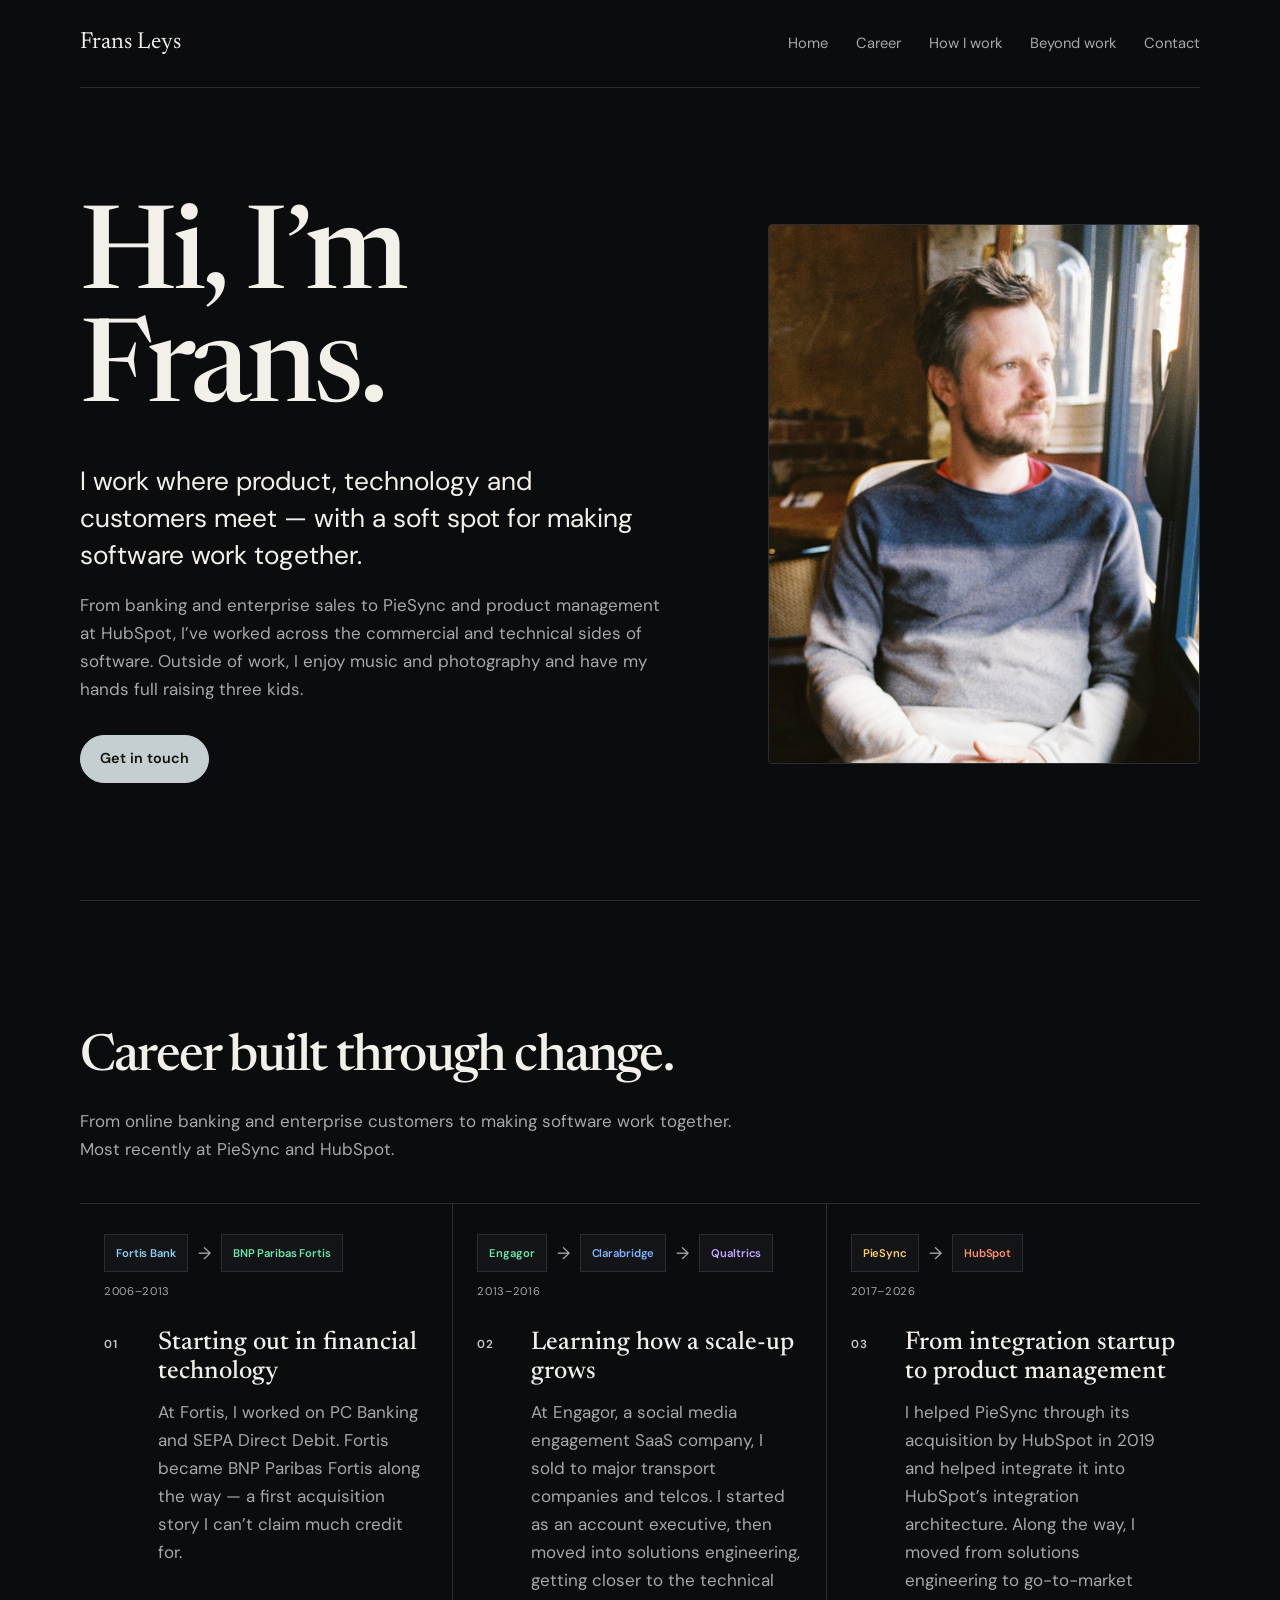
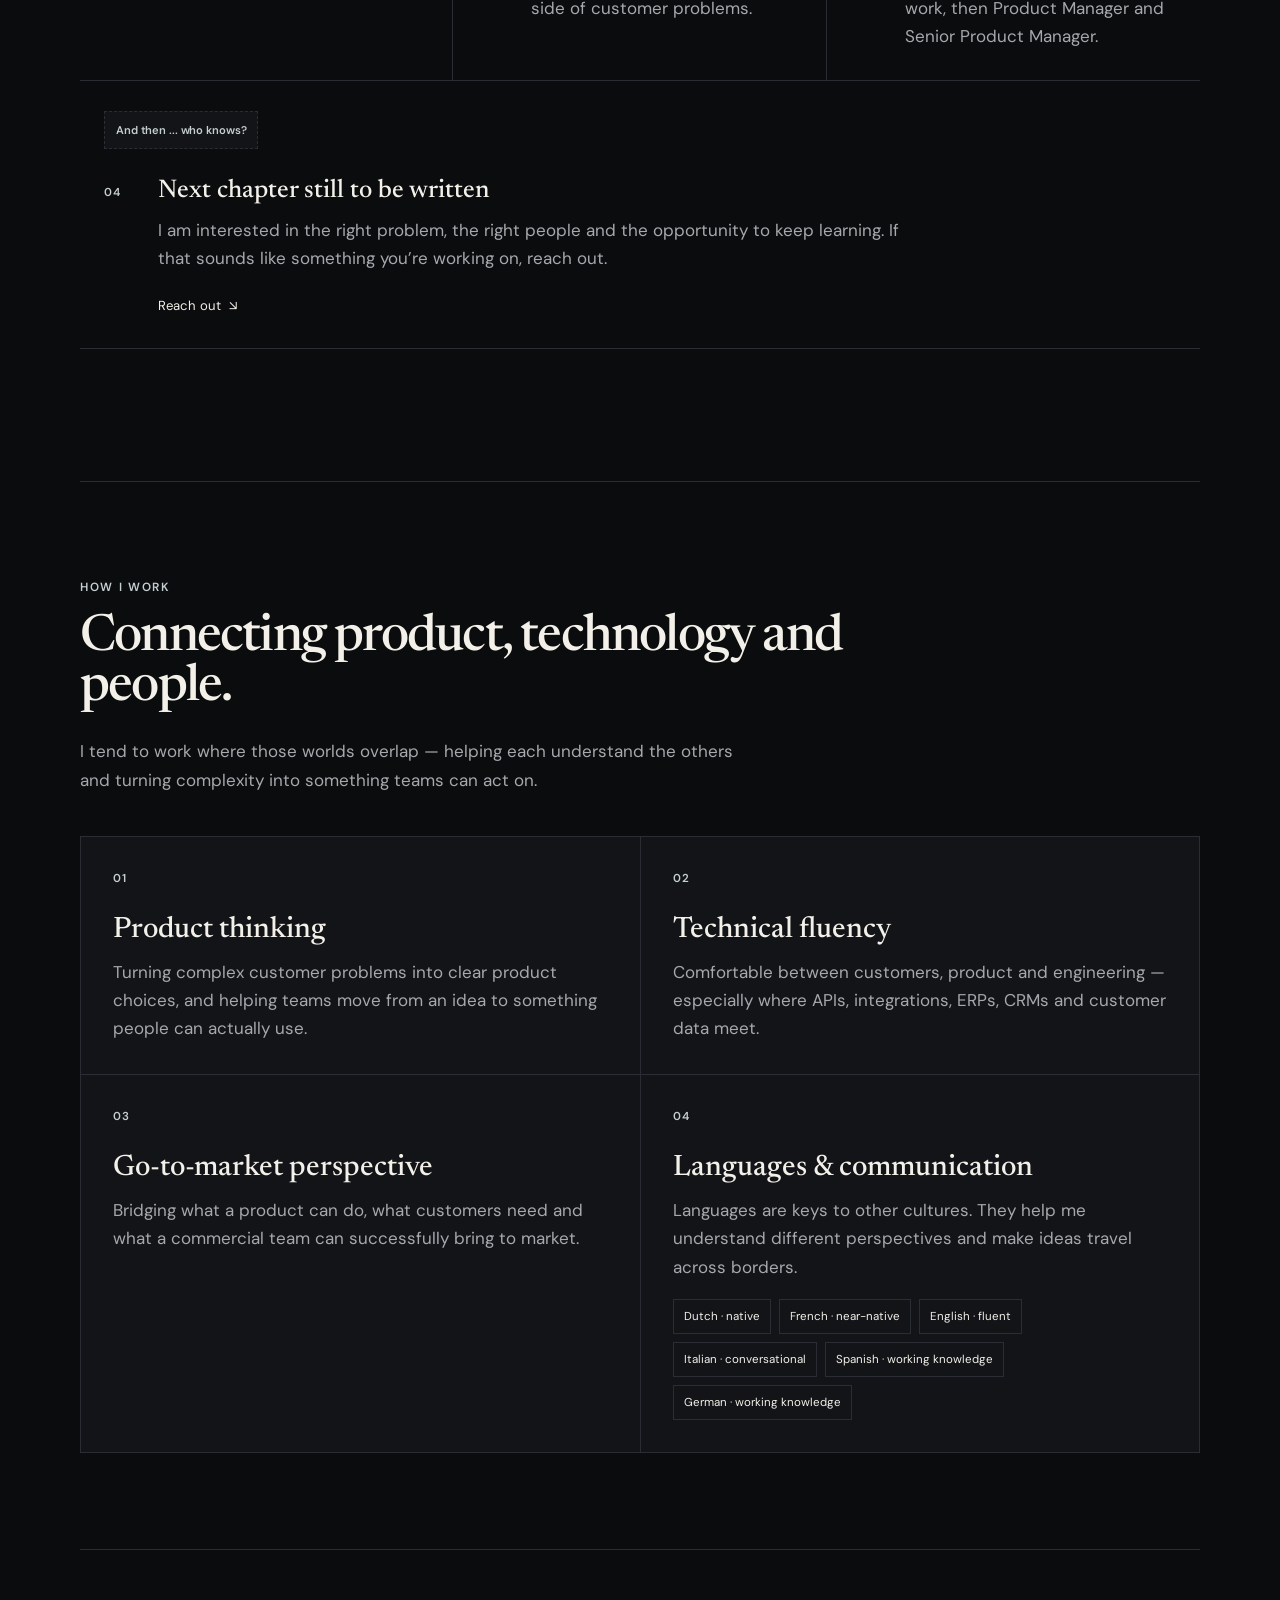
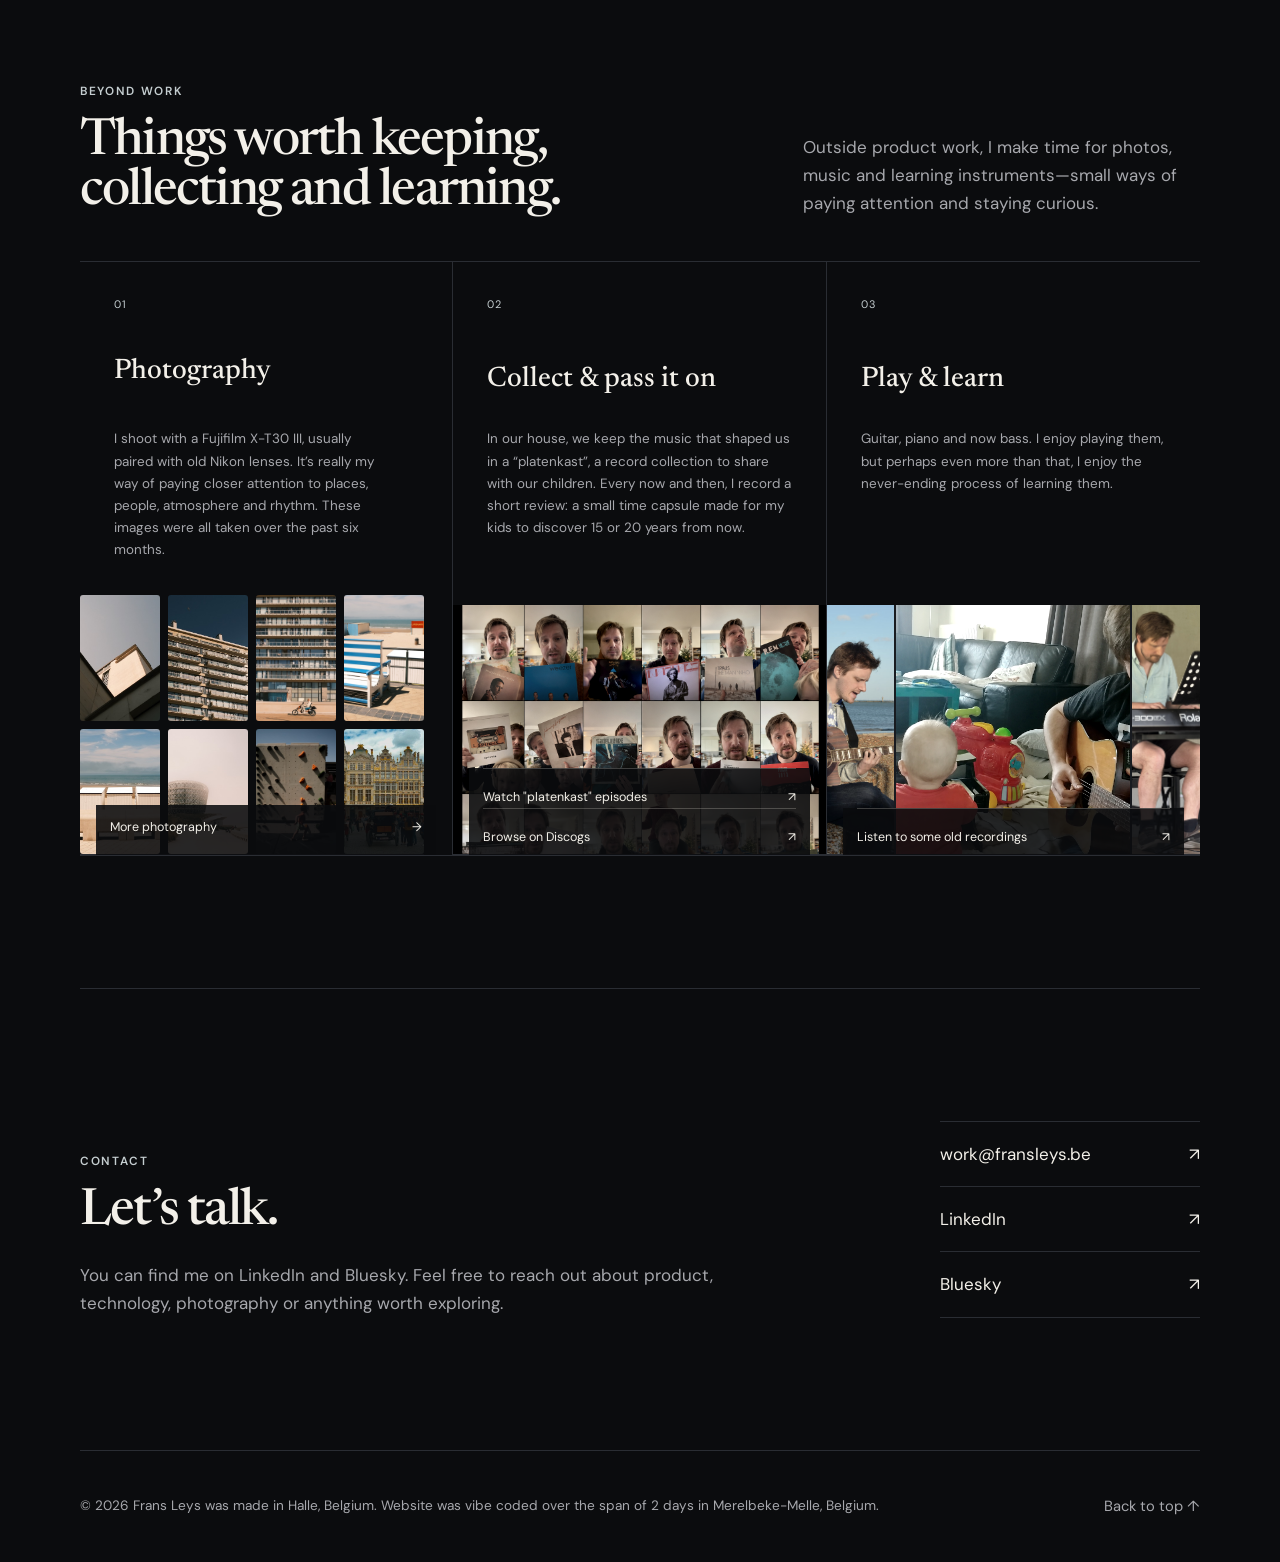
==== commit ac189ee1: "Add tap-through card layout for phones Tab bar, one section per screen, paged career timeline, and t" ====
--- a/index.html
+++ b/index.html
@@ -15,6 +15,7 @@
       rel="stylesheet"
     />
     <link rel="stylesheet" href="styles.css?v=4" />
+    <link rel="stylesheet" href="cards.css?v=1" />
   </head>
   <body>
     <div class="site-content" id="site-content">
@@ -453,5 +454,6 @@
         if (Math.abs(distance) > 50) showPhoto(activePhoto + (distance < 0 ? 1 : -1));
       }, { passive: true });
     </script>
+    <script src="cards.js?v=1"></script>
   </body>
 </html>
--- a/cards.css
+++ b/cards.css
@@ -0,0 +1,615 @@
+/* Mobile "cards" mode. Only active when cards.js adds body.cards (phones).
+   Desktop is untouched. Each section is one full screen, a tab bar switches
+   between them, and longer content opens in a sheet instead of scrolling. */
+
+body.cards {
+  --tabbar: calc(64px + env(safe-area-inset-bottom, 0px));
+  overflow: hidden;
+  overscroll-behavior: none;
+}
+
+html.cards-on {
+  scroll-behavior: auto;
+}
+
+body.cards .site-header,
+body.cards footer {
+  display: none;
+}
+
+/* Stage: everything between the top of the screen and the tab bar. */
+body.cards .site-content,
+body.cards main {
+  width: 100%;
+  margin: 0;
+}
+
+body.cards main {
+  position: fixed;
+  inset: 0 0 var(--tabbar) 0;
+  overflow: hidden;
+}
+
+body.cards main > section {
+  position: absolute;
+  inset: 0;
+  display: none;
+  flex-direction: column;
+  justify-content: center;
+  gap: 18px;
+  min-height: 0;
+  margin: 0;
+  padding: max(20px, env(safe-area-inset-top, 0px)) 20px 16px;
+  border: 0;
+  overflow-y: auto;
+  overscroll-behavior: contain;
+}
+
+body.cards main > section:not(.is-active) {
+  display: none !important;
+}
+
+body.cards main > section.is-active {
+  display: flex;
+  animation: card-in 260ms ease both;
+}
+
+@keyframes card-in {
+  from { opacity: 0; translate: 0 10px; }
+  to { opacity: 1; translate: 0 0; }
+}
+
+/* Tab bar */
+.tabbar {
+  display: none;
+}
+
+body.cards .tabbar {
+  position: fixed;
+  z-index: 20;
+  right: 0;
+  bottom: 0;
+  left: 0;
+  display: grid;
+  grid-template-columns: repeat(5, 1fr);
+  height: var(--tabbar);
+  padding-bottom: env(safe-area-inset-bottom, 0px);
+  border-top: 1px solid var(--border);
+  background: rgba(11, 12, 14, 0.94);
+  backdrop-filter: blur(12px);
+}
+
+.tabbar button {
+  display: flex;
+  flex-direction: column;
+  align-items: center;
+  justify-content: center;
+  gap: 4px;
+  border: 0;
+  background: none;
+  color: var(--muted);
+  font: inherit;
+  font-size: 0.68rem;
+  letter-spacing: 0.02em;
+  -webkit-tap-highlight-color: transparent;
+}
+
+.tabbar button svg {
+  width: 22px;
+  height: 22px;
+  fill: none;
+  stroke: currentColor;
+  stroke-width: 1.6;
+  stroke-linecap: round;
+  stroke-linejoin: round;
+}
+
+.tabbar button[aria-current="page"] {
+  color: var(--text);
+}
+
+.tabbar button[aria-current="page"] svg {
+  stroke: var(--accent);
+}
+
+/* Home */
+body.cards .hero {
+  display: none;
+  padding-top: max(20px, env(safe-area-inset-top, 0px));
+  gap: 16px;
+}
+
+body.cards .hero.is-active {
+  display: flex;
+}
+
+body.cards .hero .portrait {
+  order: -1;
+  width: 100%;
+  height: 32dvh;
+  max-height: 300px;
+  min-height: 140px;
+  margin: 0;
+  aspect-ratio: auto;
+}
+
+body.cards .hero .portrait img {
+  height: 100%;
+  object-fit: cover;
+  object-position: center 30%;
+}
+
+body.cards .hero h1 {
+  margin: 0 0 8px;
+  font-size: 2.8rem;
+  line-height: 1;
+}
+
+body.cards .hero .intro {
+  margin: 0 0 10px;
+  font-size: 1.05rem;
+  line-height: 1.45;
+}
+
+body.cards .hero .bio {
+  margin: 0 0 16px;
+  font-size: 0.88rem;
+  line-height: 1.5;
+}
+
+@media (max-height: 700px) {
+  body.cards .hero .bio {
+    display: none;
+  }
+}
+
+/* Section headings: title only, the intro copy would not fit */
+body.cards .section-heading > p:not(.eyebrow),
+body.cards .music-heading > p {
+  display: none;
+}
+
+body.cards .section-heading,
+body.cards .music-heading {
+  margin: 0;
+  padding: 0;
+  border: 0;
+}
+
+body.cards main h2 {
+  margin: 0;
+  font-size: 1.9rem;
+  line-height: 1.1;
+}
+
+body.cards .eyebrow {
+  margin: 0 0 6px;
+}
+
+/* Career: one job per screen */
+body.cards .career-timeline {
+  display: block;
+  margin: 0;
+  padding: 0;
+  list-style: none;
+}
+
+body.cards .career-step {
+  display: none;
+  padding: 0;
+  border: 0;
+  gap: 20px;
+}
+
+body.cards .career-step.is-current {
+  display: grid;
+  grid-template-columns: 1fr;
+  animation: card-in 260ms ease both;
+}
+
+body.cards .career-story h3 {
+  font-size: 1.4rem;
+}
+
+body.cards .career-story p {
+  font-size: 0.92rem;
+  line-height: 1.55;
+}
+
+.pager {
+  display: none;
+}
+
+body.cards .pager {
+  display: flex;
+  align-items: center;
+  justify-content: space-between;
+  gap: 12px;
+}
+
+.pager-btn {
+  display: grid;
+  place-items: center;
+  width: 48px;
+  height: 48px;
+  border: 1px solid var(--border);
+  border-radius: 50%;
+  background: var(--surface);
+  color: var(--text);
+  font: inherit;
+  font-size: 1.1rem;
+}
+
+.pager-btn:disabled {
+  opacity: 0.3;
+}
+
+.pager-dots {
+  display: flex;
+  gap: 10px;
+}
+
+.pager-dots button {
+  width: 10px;
+  height: 10px;
+  padding: 0;
+  border: 0;
+  border-radius: 50%;
+  background: var(--border);
+  transition: background 180ms ease, transform 180ms ease;
+}
+
+.pager-dots button[aria-current="true"] {
+  background: var(--text);
+  transform: scale(1.3);
+}
+
+/* Tiles that open into a sheet (How I work, Beyond work) */
+body.cards .skill-grid,
+body.cards .beyond-screen {
+  display: flex;
+  flex-direction: column;
+  gap: 12px;
+}
+
+body.cards .beyond-screen {
+  justify-content: flex-start;
+  padding-top: max(20px, env(safe-area-inset-top, 0px));
+}
+
+body.cards .music-heading {
+  order: -1;
+}
+
+body.cards .skill-card,
+body.cards .beyond-card {
+  position: relative;
+  display: block;
+  min-height: 0;
+  margin: 0;
+  padding: 18px 48px 18px 18px;
+  border: 1px solid var(--border);
+  border-radius: 14px;
+  background: var(--surface);
+  cursor: pointer;
+  -webkit-tap-highlight-color: transparent;
+  transition: transform 140ms ease, border-color 140ms ease;
+}
+
+body.cards .skill-card:active,
+body.cards .beyond-card:active {
+  transform: scale(0.985);
+  border-color: var(--accent);
+}
+
+body.cards .skill-card::after,
+body.cards .beyond-card::after {
+  content: "+";
+  position: absolute;
+  top: 50%;
+  right: 18px;
+  translate: 0 -50%;
+  color: var(--muted);
+  font-size: 1.5rem;
+  line-height: 1;
+}
+
+body.cards .skill-card h3,
+body.cards .beyond-card h3 {
+  margin: 2px 0 0;
+  min-height: 0;
+  font-size: 1.25rem;
+  line-height: 1.2;
+}
+
+body.cards .skill-card .skill-number,
+body.cards .beyond-card .music-number {
+  margin: 0;
+  font-size: 0.72rem;
+}
+
+/* Closed state: title only for skills */
+body.cards .skill-card:not(.is-open) > p,
+body.cards .skill-card:not(.is-open) .language-chips {
+  display: none;
+}
+
+/* Closed state: short teaser plus one image for beyond cards */
+body.cards .beyond-card:not(.is-open) {
+  display: grid;
+  grid-template-columns: 1fr 34%;
+  grid-template-areas: "copy visual";
+  gap: 14px;
+  align-items: stretch;
+  padding: 14px 14px 14px 18px;
+  min-height: 116px;
+}
+
+body.cards .beyond-card:not(.is-open)::after {
+  display: none;
+}
+
+body.cards .beyond-card:not(.is-open) .music-story-copy {
+  grid-area: copy;
+  min-height: 0;
+  margin: 0;
+  padding: 0;
+  align-self: center;
+}
+
+body.cards .beyond-card:not(.is-open) .music-story-copy p,
+body.cards .beyond-card:not(.is-open) .music-card-links,
+body.cards .beyond-card:not(.is-open) .gallery-more {
+  display: none;
+}
+
+body.cards .beyond-card:not(.is-open) .music-visual,
+body.cards .beyond-card:not(.is-open) .photo-gallery {
+  grid-area: visual;
+  position: static;
+  display: block;
+  width: 100%;
+  height: 100%;
+  min-height: 90px;
+  margin: 0;
+  padding: 0;
+  overflow: hidden;
+  border: 0;
+  border-radius: 8px;
+  box-shadow: none;
+}
+
+body.cards .beyond-card:not(.is-open) .music-visual img,
+body.cards .beyond-card:not(.is-open) .photo-gallery img {
+  width: 100%;
+  height: 100%;
+  min-height: 90px;
+  object-fit: cover;
+}
+
+body.cards .beyond-card:not(.is-open) .music-visual img:not(:first-child),
+body.cards .beyond-card:not(.is-open) .photo-gallery .gallery-item:not(:first-child) {
+  display: none;
+}
+
+body.cards .beyond-card:not(.is-open) .photo-gallery .gallery-item {
+  width: 100%;
+  height: 100%;
+  pointer-events: none;
+}
+
+body.cards .beyond-card:not(.is-open) .photo-gallery .gallery-item::after {
+  display: none;
+}
+
+/* Open state: a sheet over the page */
+.scrim {
+  position: fixed;
+  z-index: 1;
+  inset: 0;
+  background: rgba(0, 0, 0, 0.62);
+  opacity: 0;
+  pointer-events: none;
+  transition: opacity 220ms ease;
+}
+
+.scrim.is-on {
+  opacity: 1;
+  pointer-events: auto;
+}
+
+.sheet-close {
+  display: none;
+}
+
+body.cards .is-open > .sheet-close {
+  position: sticky;
+  top: 0;
+  z-index: 3;
+  display: block;
+  margin: -6px -6px 6px auto;
+  padding: 8px 14px;
+  border: 1px solid var(--border);
+  border-radius: 999px;
+  background: var(--background);
+  color: var(--text);
+  font: inherit;
+  font-size: 0.8rem;
+}
+
+body.cards .skill-card.is-open,
+body.cards .beyond-card.is-open {
+  position: fixed;
+  z-index: 2;
+  right: 10px;
+  bottom: calc(10px + env(safe-area-inset-bottom, 0px));
+  left: 10px;
+  max-height: 82dvh;
+  display: block;
+  padding: 18px 20px 24px;
+  overflow-y: auto;
+  overscroll-behavior: contain;
+  border-color: var(--border);
+  border-radius: 20px;
+  background: var(--surface);
+  cursor: default;
+  transform: none;
+  animation: sheet-in 280ms cubic-bezier(0.2, 0.8, 0.25, 1) both;
+}
+
+body.cards .beyond-card.is-open {
+  top: max(14px, env(safe-area-inset-top, 0px));
+  max-height: none;
+}
+
+body.cards .skill-card.is-open::after,
+body.cards .beyond-card.is-open::after {
+  display: none;
+}
+
+@keyframes sheet-in {
+  from { opacity: 0; translate: 0 40px; }
+  to { opacity: 1; translate: 0 0; }
+}
+
+body.cards .skill-card.is-open h3,
+body.cards .beyond-card.is-open h3 {
+  margin: 4px 0 10px;
+  font-size: 1.6rem;
+}
+
+body.cards .is-open > p,
+body.cards .is-open .music-story-copy p {
+  font-size: 0.95rem;
+  line-height: 1.55;
+}
+
+body.cards .beyond-card.is-open .music-story-copy {
+  min-height: 0;
+  margin: 0 0 16px;
+  padding: 0;
+}
+
+body.cards .beyond-card.is-open .music-visual {
+  display: grid;
+  gap: 8px;
+  margin: 0 0 16px;
+  grid-template-columns: 1fr;
+}
+
+body.cards .beyond-card.is-open .music-visual img {
+  width: 100%;
+  border-radius: 8px;
+}
+
+body.cards .beyond-card.is-open .music-card-links {
+  position: static;
+  display: flex;
+  flex-direction: column;
+  gap: 10px;
+  padding: 0;
+  background: none;
+}
+
+body.cards .beyond-card.is-open .music-card-links a {
+  padding: 12px 14px;
+  border: 1px solid var(--border);
+  border-radius: 10px;
+}
+
+/* Photography sheet: all photos in a tappable grid */
+body.cards .beyond-card.is-open .photo-gallery {
+  display: grid !important;
+  grid-template-columns: repeat(3, minmax(0, 1fr)) !important;
+  gap: 4px !important;
+  height: auto !important;
+  max-width: none;
+  margin: 0 0 16px;
+  overflow: visible !important;
+  box-shadow: none !important;
+}
+
+body.cards .beyond-card.is-open .photo-gallery .gallery-item,
+body.cards .beyond-card.is-open .photo-gallery .gallery-item:nth-child(n) {
+  display: block !important;
+  width: 100%;
+  height: auto;
+  aspect-ratio: 1;
+  flex: none;
+}
+
+body.cards .beyond-card.is-open .photo-gallery .gallery-item::after {
+  display: none;
+}
+
+body.cards .beyond-card.is-open .gallery-more {
+  position: static;
+  display: inline-flex;
+  padding: 12px 0;
+}
+
+body.cards .beyond-card.is-open .photo-gallery.gallery-scrolling + .gallery-more {
+  opacity: 1;
+  pointer-events: auto;
+  transform: none;
+}
+
+/* Language tooltips in the sheet read inline instead of floating */
+body.cards .is-open .language-chip {
+  flex-basis: 100%;
+}
+
+body.cards .is-open .language-tooltip {
+  position: static;
+  display: block;
+  width: auto;
+  max-width: none;
+  margin-top: 6px;
+  padding: 0;
+  border: 0;
+  background: none;
+  color: var(--muted);
+  opacity: 1;
+  transform: none;
+}
+
+/* Contact */
+body.cards .contact {
+  display: none;
+  gap: 24px;
+}
+
+body.cards .contact.is-active {
+  display: flex;
+}
+
+body.cards .contact p {
+  margin: 8px 0 0;
+  font-size: 0.95rem;
+}
+
+body.cards .contact-links {
+  width: 100%;
+  margin: 0;
+  display: flex;
+  flex-direction: column;
+  gap: 10px;
+}
+
+body.cards .contact-links a {
+  display: flex;
+  align-items: center;
+  justify-content: space-between;
+  padding: 16px 18px;
+  border: 1px solid var(--border);
+  border-radius: 14px;
+  background: var(--surface);
+}
+
+@media (prefers-reduced-motion: reduce) {
+  body.cards main > section.is-active,
+  body.cards .career-step.is-current,
+  body.cards .is-open {
+    animation: none !important;
+  }
+}
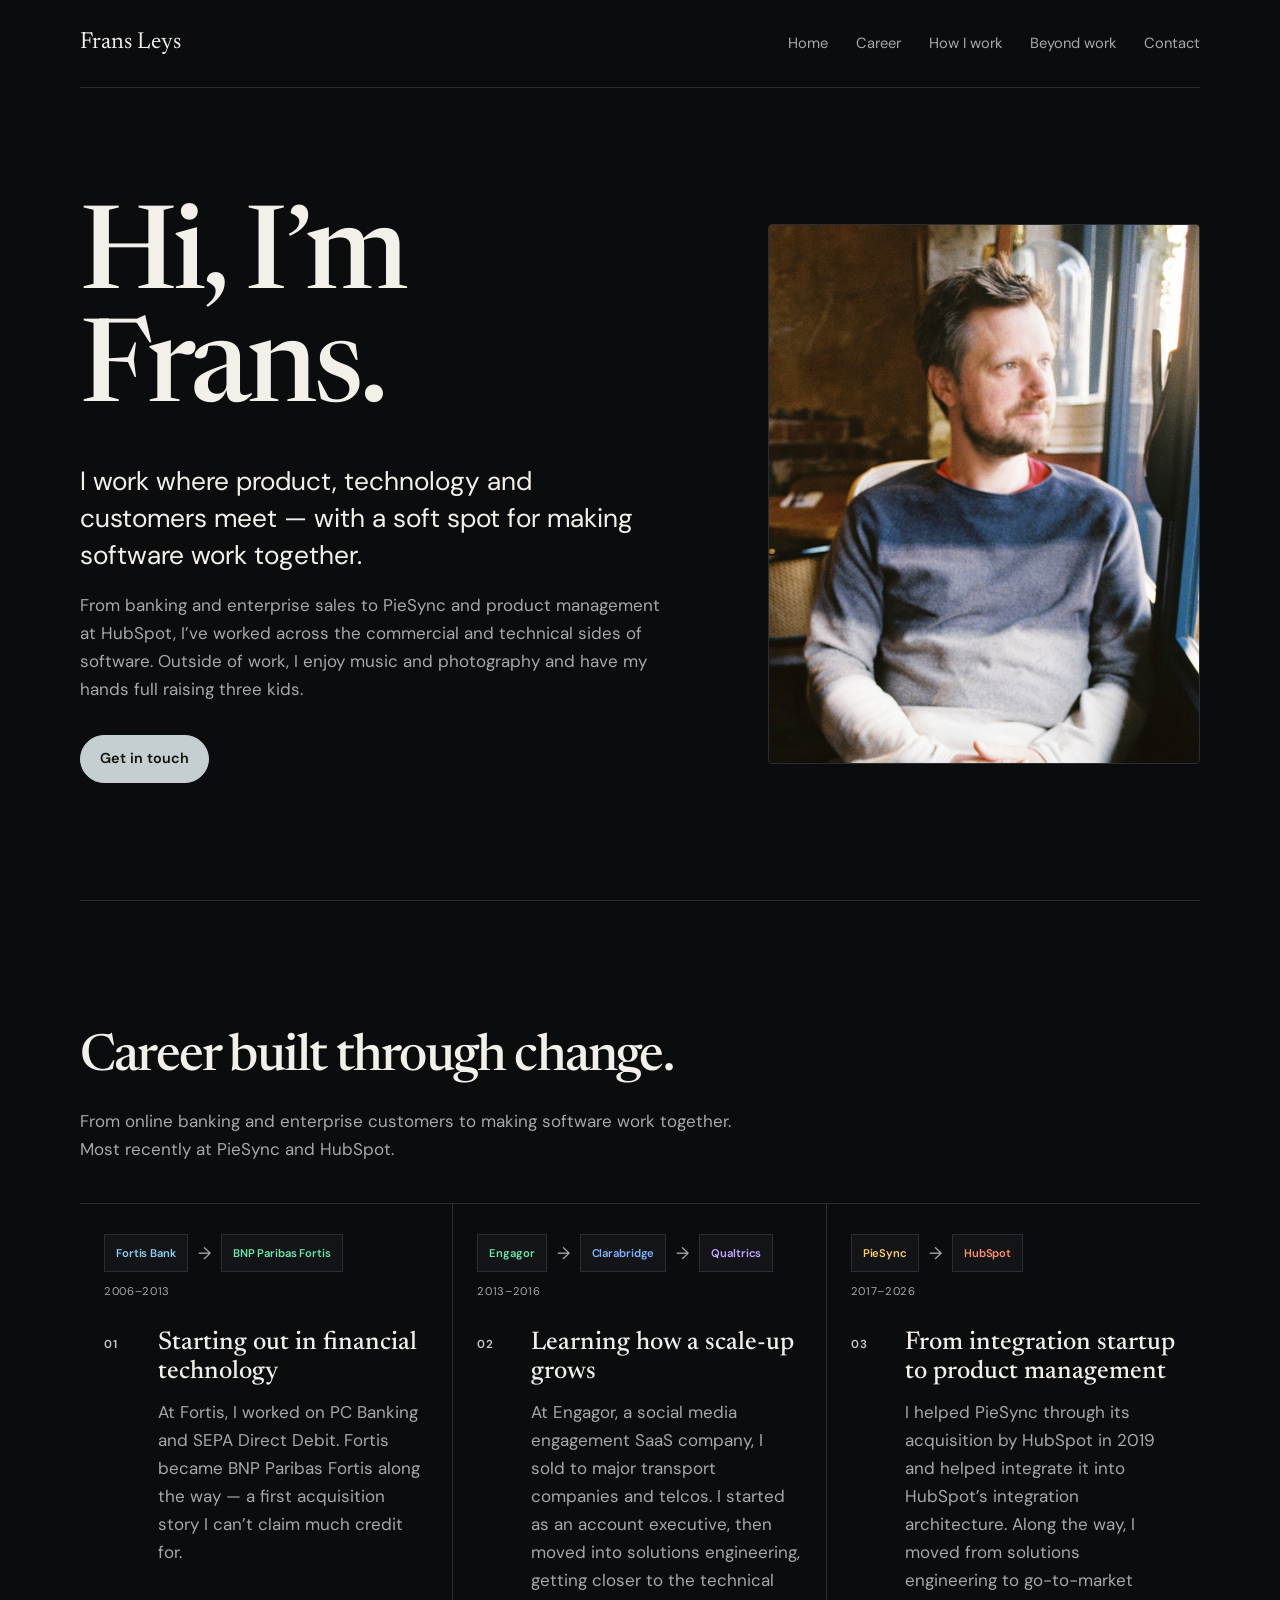
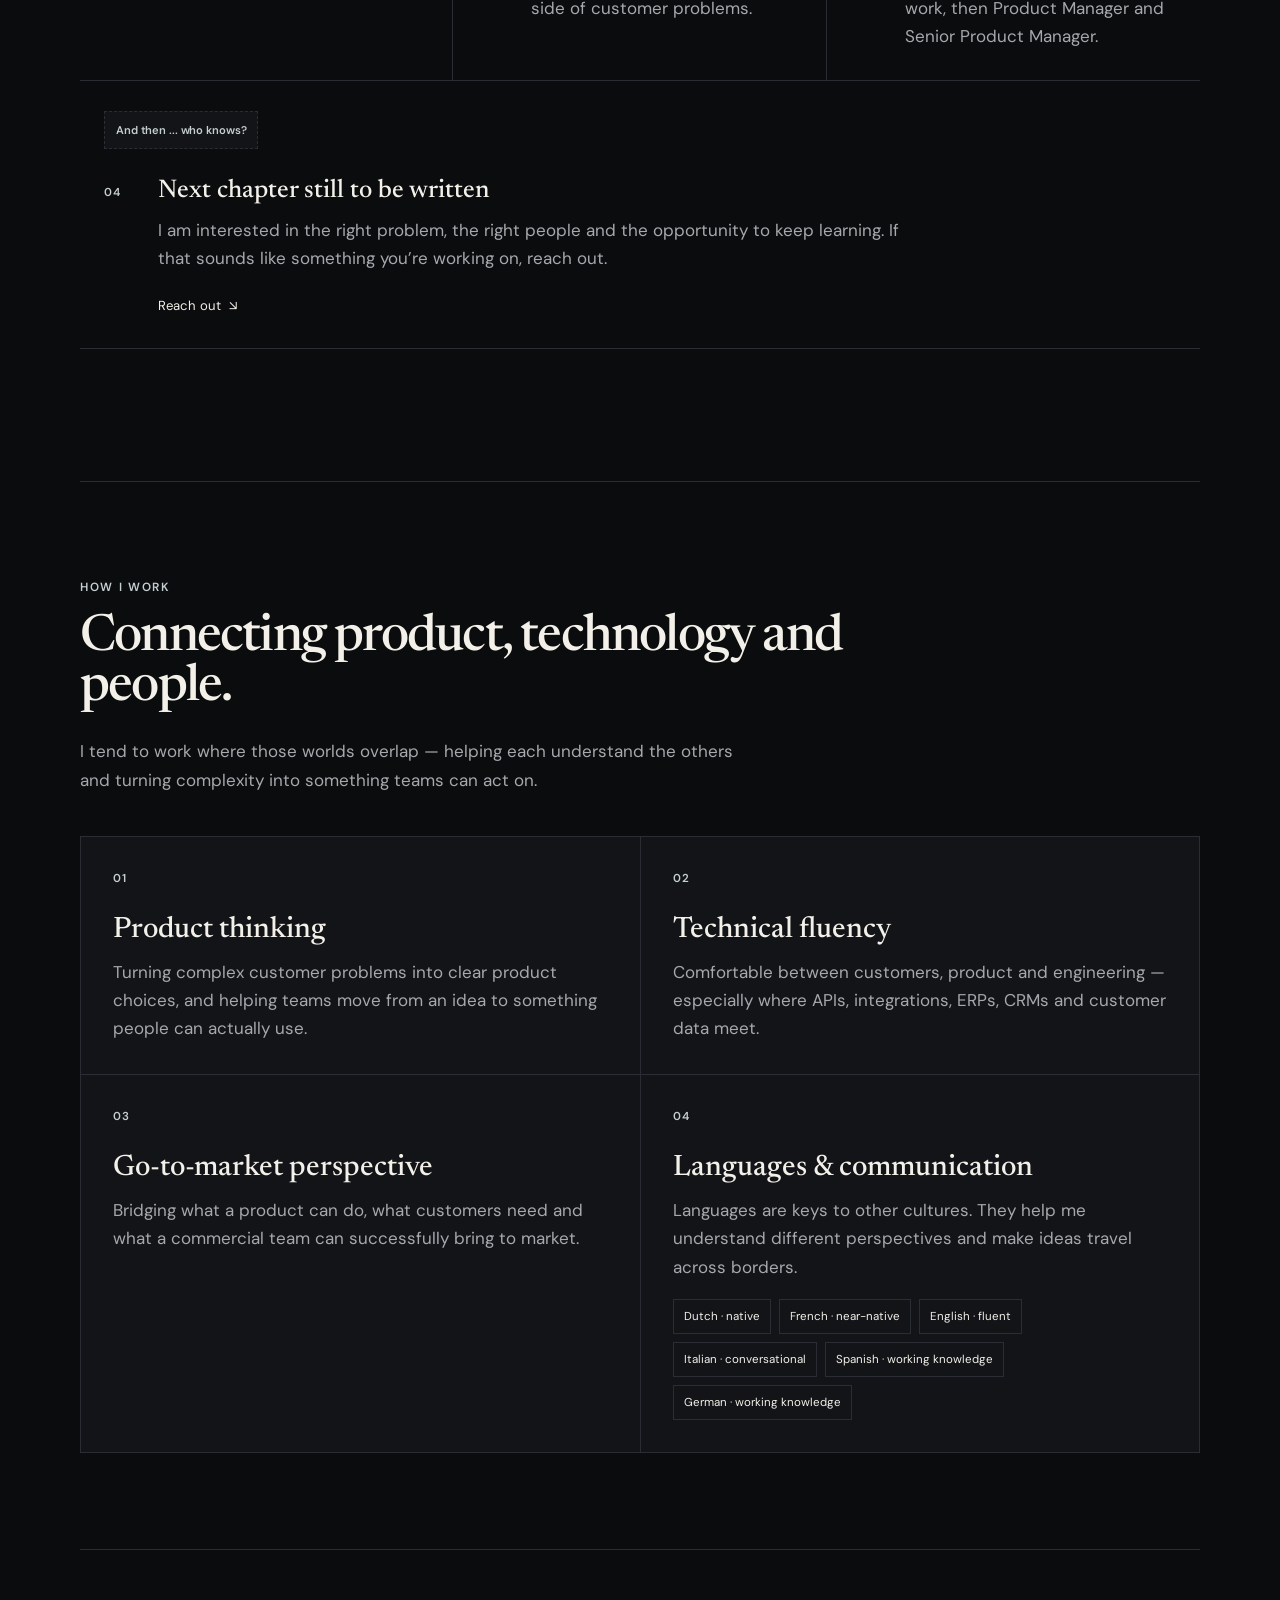
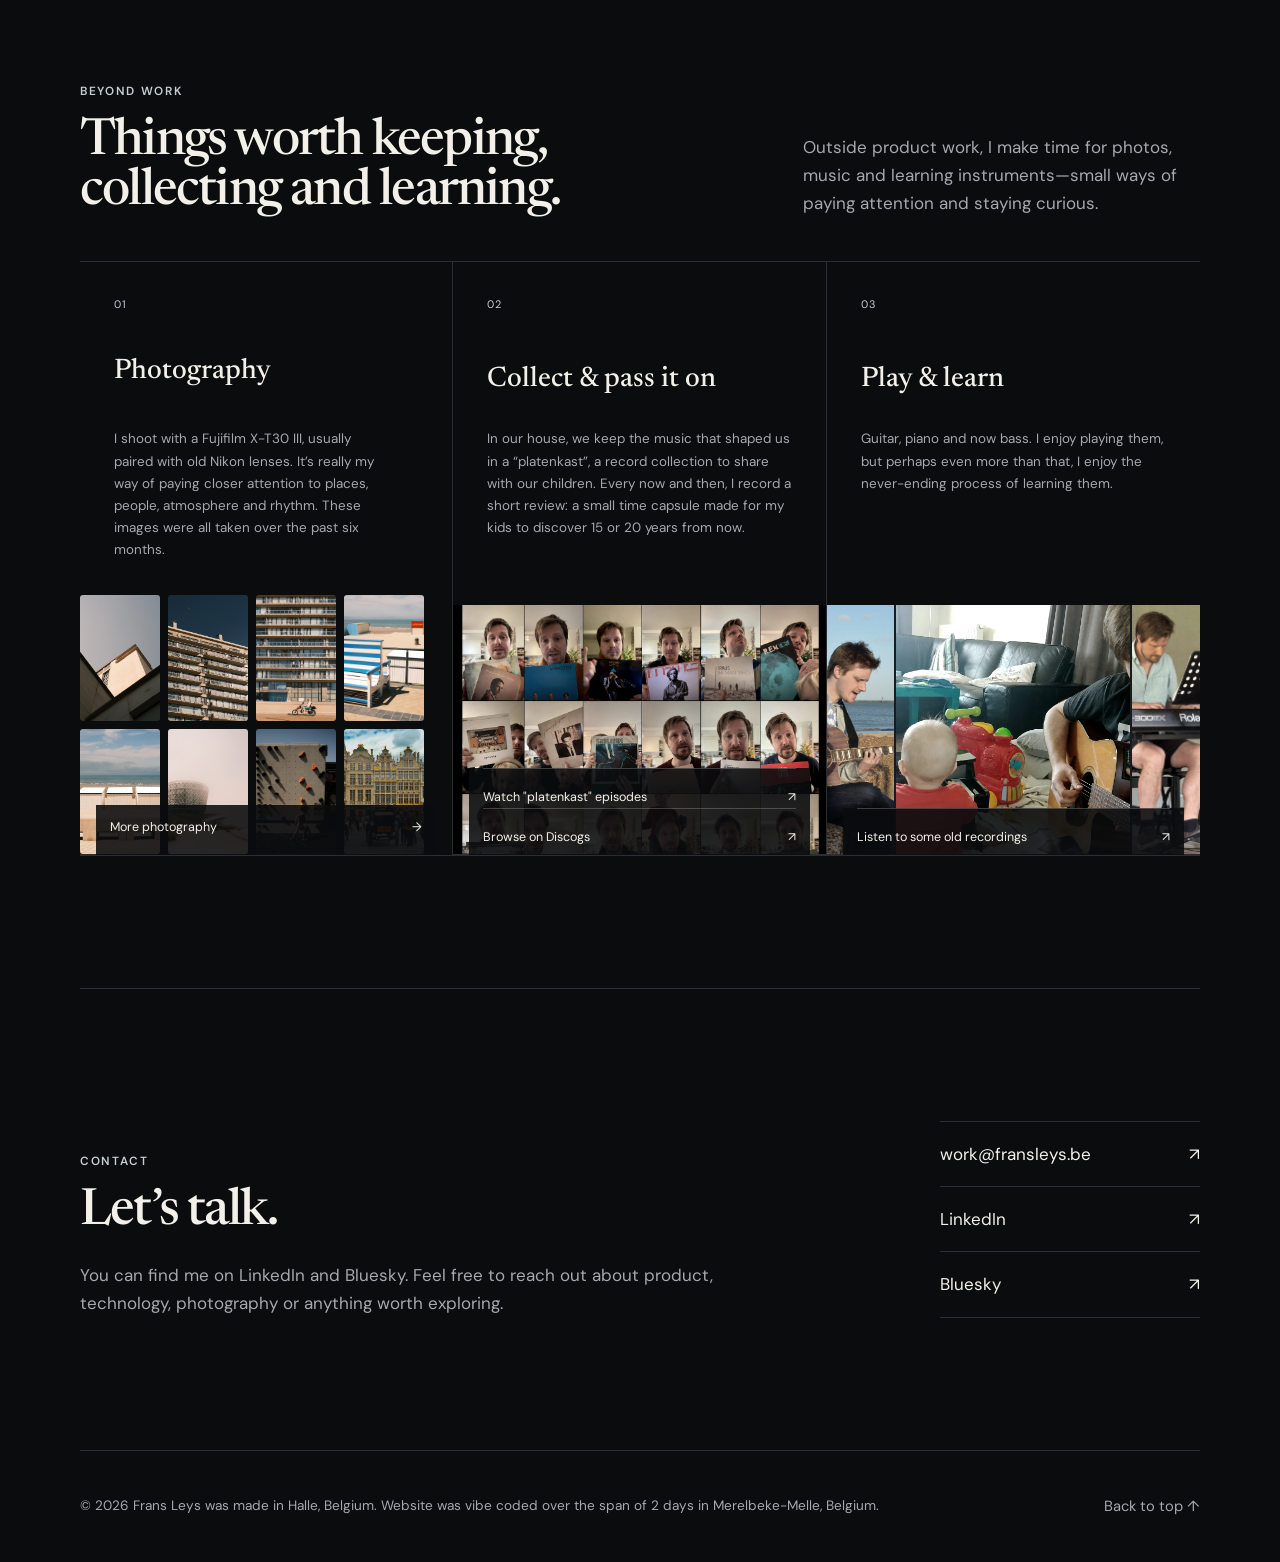
==== commit 58054e9d: "Open tiles as full-screen pages, more room around links Co-Authored-By: Claude Sonnet 5.5 <noreply@a" ====
--- a/index.html
+++ b/index.html
@@ -15,7 +15,7 @@
       rel="stylesheet"
     />
     <link rel="stylesheet" href="styles.css?v=4" />
-    <link rel="stylesheet" href="cards.css?v=1" />
+    <link rel="stylesheet" href="cards.css?v=3" />
   </head>
   <body>
     <div class="site-content" id="site-content">
@@ -280,6 +280,9 @@
           <button class="gallery-item" type="button" data-index="20"><img src="images/website - 21.jpeg" alt="Photograph 21 by Frans Leys" loading="lazy" /></button>
           <button class="gallery-item gallery-item-portrait" type="button" data-index="21"><img src="images/website - 22.jpeg" alt="Photograph 22 by Frans Leys" loading="lazy" /></button>
           <button class="gallery-item" type="button" data-index="22"><img src="images/website - 23.jpeg" alt="Photograph 23 by Frans Leys" loading="lazy" /></button>
+          <button class="gallery-item" type="button" data-index="23"><img src="images/website - 24.jpeg" alt="Photograph 24 by Frans Leys" loading="lazy" /></button>
+          <button class="gallery-item gallery-item-portrait" type="button" data-index="24"><img src="images/website - 25.jpeg" alt="Photograph 25 by Frans Leys" loading="lazy" /></button>
+          <button class="gallery-item" type="button" data-index="25"><img src="images/website - 26.jpeg" alt="Photograph 26 by Frans Leys" loading="lazy" /></button>
         </div>
         <a class="gallery-more" href="photography.html">
           Explore photography <span aria-hidden="true">→</span>
@@ -454,6 +457,6 @@
         if (Math.abs(distance) > 50) showPhoto(activePhoto + (distance < 0 ? 1 : -1));
       }, { passive: true });
     </script>
-    <script src="cards.js?v=1"></script>
+    <script src="cards.js?v=3"></script>
   </body>
 </html>
--- a/cards.css
+++ b/cards.css
@@ -190,8 +190,54 @@
 body.cards .career-timeline {
   display: block;
   margin: 0;
-  padding: 0;
+  padding: 0 0 26px;
   list-style: none;
+  border-top: 0;
+}
+
+.stepper {
+  display: none;
+}
+
+body.cards .stepper {
+  display: grid;
+  grid-template-columns: repeat(4, 1fr);
+  gap: 6px;
+}
+
+.stepper button {
+  padding: 8px 0 0;
+  border: 0;
+  border-top: 3px solid var(--border);
+  background: none;
+  color: var(--muted);
+  font: inherit;
+  font-size: 0.78rem;
+  line-height: 1.25;
+  text-align: left;
+  -webkit-tap-highlight-color: transparent;
+}
+
+.stepper button small {
+  display: block;
+  font-size: 0.66rem;
+  letter-spacing: 0.04em;
+  opacity: 0.75;
+}
+
+.stepper button.is-done {
+  border-top-color: var(--muted);
+}
+
+.stepper button[aria-current="true"] {
+  border-top-color: var(--text);
+  color: var(--text);
+}
+
+.pager-count {
+  color: var(--muted);
+  font-size: 0.85rem;
+  letter-spacing: 0.04em;
 }
 
 body.cards .career-step {
@@ -267,6 +313,8 @@
 /* Tiles that open into a sheet (How I work, Beyond work) */
 body.cards .skill-grid,
 body.cards .beyond-screen {
+  margin: 0;
+  border: 0;
   display: flex;
   flex-direction: column;
   gap: 12px;
@@ -404,6 +452,7 @@
 
 /* Open state: a sheet over the page */
 .scrim {
+  display: none;
   position: fixed;
   z-index: 1;
   inset: 0;
@@ -427,39 +476,33 @@
   top: 0;
   z-index: 3;
   display: block;
-  margin: -6px -6px 6px auto;
-  padding: 8px 14px;
-  border: 1px solid var(--border);
-  border-radius: 999px;
+  margin: 0 0 14px;
+  padding: max(14px, env(safe-area-inset-top, 0px)) 0 10px;
+  border: 0;
   background: var(--background);
-  color: var(--text);
+  color: var(--muted);
   font: inherit;
-  font-size: 0.8rem;
-}
-
+  font-size: 0.9rem;
+}
+
+/* An open tile takes over the whole stage, same background as the page,
+   so it reads as the next screen rather than a popup. */
 body.cards .skill-card.is-open,
 body.cards .beyond-card.is-open {
-  position: fixed;
+  position: absolute;
   z-index: 2;
-  right: 10px;
-  bottom: calc(10px + env(safe-area-inset-bottom, 0px));
-  left: 10px;
-  max-height: 82dvh;
+  inset: 0;
   display: block;
-  padding: 18px 20px 24px;
+  max-height: none;
+  padding: 0 20px 28px;
   overflow-y: auto;
   overscroll-behavior: contain;
-  border-color: var(--border);
-  border-radius: 20px;
-  background: var(--surface);
+  border: 0;
+  border-radius: 0;
+  background: var(--background);
   cursor: default;
   transform: none;
-  animation: sheet-in 280ms cubic-bezier(0.2, 0.8, 0.25, 1) both;
-}
-
-body.cards .beyond-card.is-open {
-  top: max(14px, env(safe-area-inset-top, 0px));
-  max-height: none;
+  animation: sheet-in 260ms cubic-bezier(0.2, 0.8, 0.25, 1) both;
 }
 
 body.cards .skill-card.is-open::after,
@@ -468,7 +511,7 @@
 }
 
 @keyframes sheet-in {
-  from { opacity: 0; translate: 0 40px; }
+  from { opacity: 0; translate: 24px 0; }
   to { opacity: 1; translate: 0 0; }
 }
 
@@ -497,22 +540,35 @@
   grid-template-columns: 1fr;
 }
 
+body.cards .beyond-card.is-open .music-visual {
+  height: auto;
+  overflow: visible;
+  border: 0;
+  background: none;
+}
+
 body.cards .beyond-card.is-open .music-visual img {
   width: 100%;
+  height: auto;
   border-radius: 8px;
+  object-fit: contain;
 }
 
 body.cards .beyond-card.is-open .music-card-links {
   position: static;
   display: flex;
   flex-direction: column;
-  gap: 10px;
+  gap: 14px;
+  margin-top: 28px;
   padding: 0;
   background: none;
 }
 
 body.cards .beyond-card.is-open .music-card-links a {
-  padding: 12px 14px;
+  display: flex;
+  align-items: center;
+  justify-content: space-between;
+  padding: 18px 18px;
   border: 1px solid var(--border);
   border-radius: 10px;
 }
@@ -544,8 +600,13 @@
 
 body.cards .beyond-card.is-open .gallery-more {
   position: static;
-  display: inline-flex;
-  padding: 12px 0;
+  display: flex;
+  justify-content: space-between;
+  margin-top: 28px;
+  padding: 18px 18px;
+  border: 1px solid var(--border);
+  border-radius: 10px;
+  color: var(--text);
 }
 
 body.cards .beyond-card.is-open .photo-gallery.gallery-scrolling + .gallery-more {
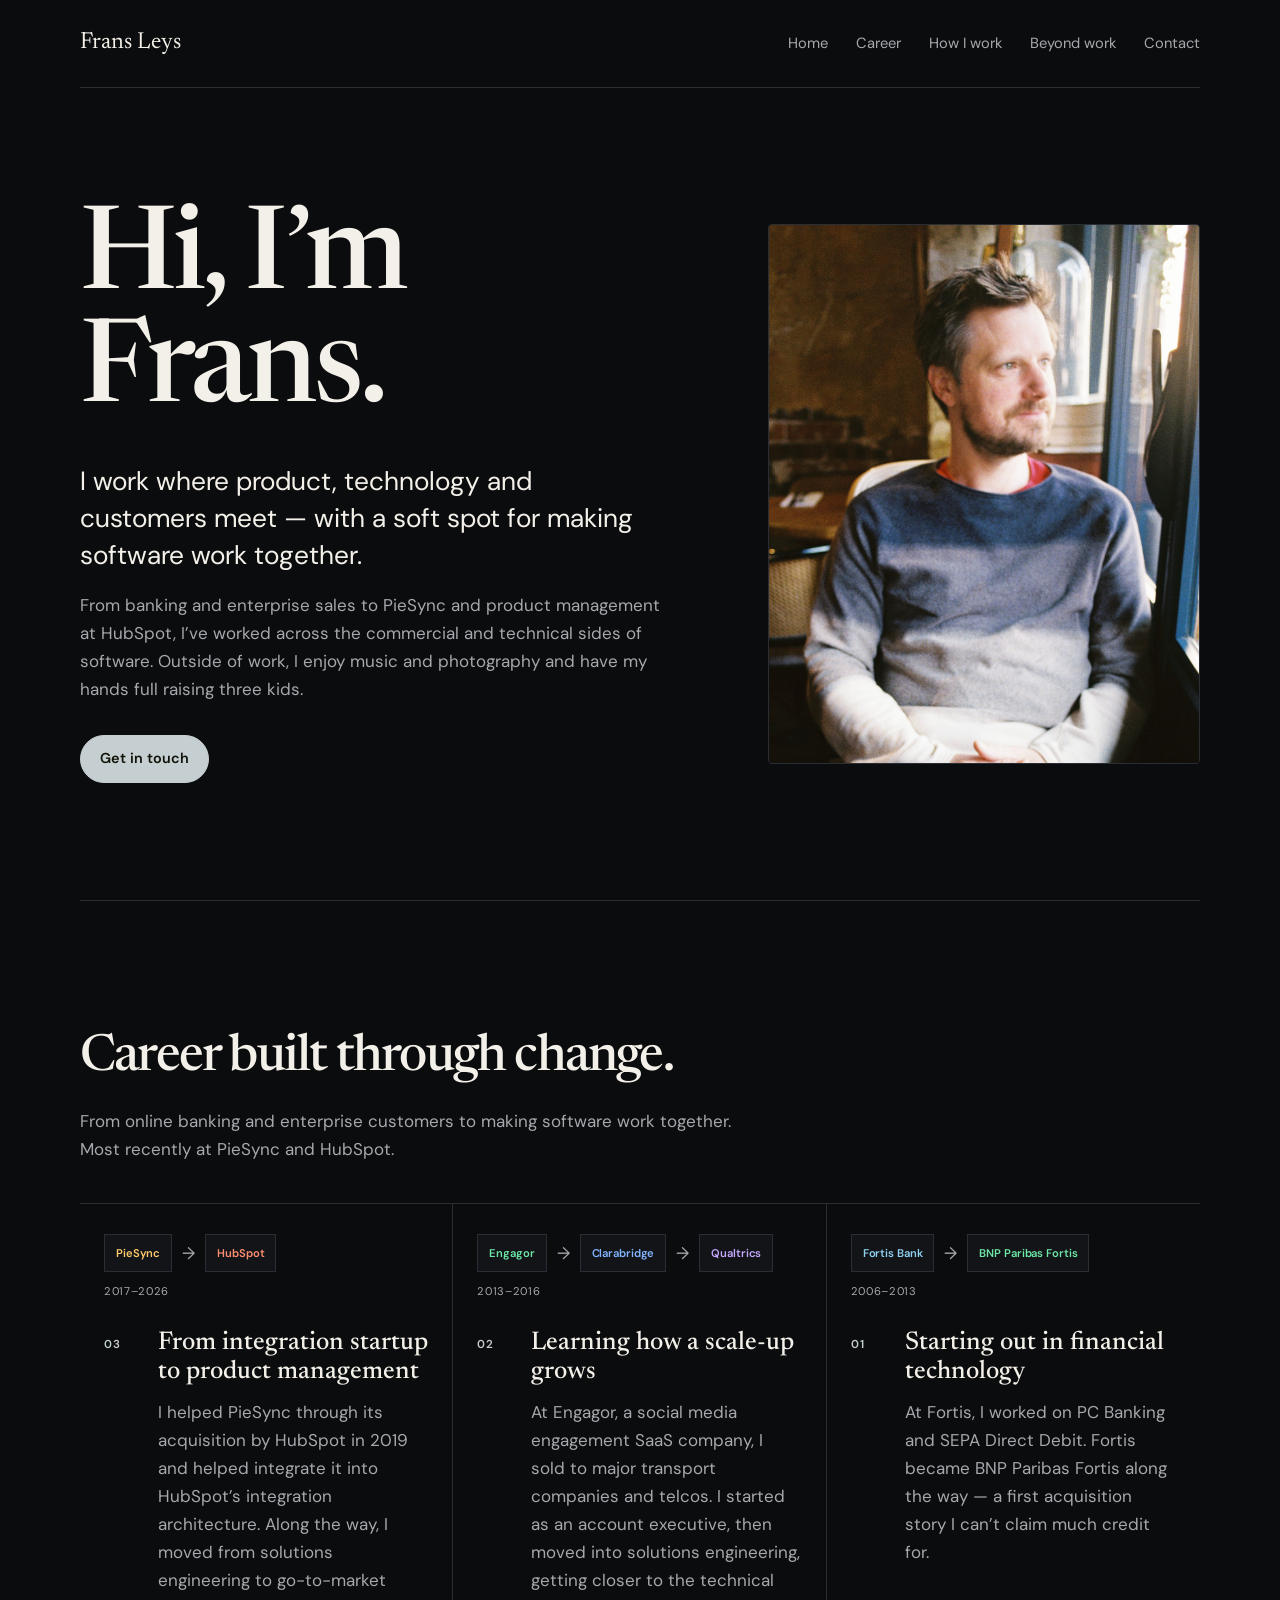
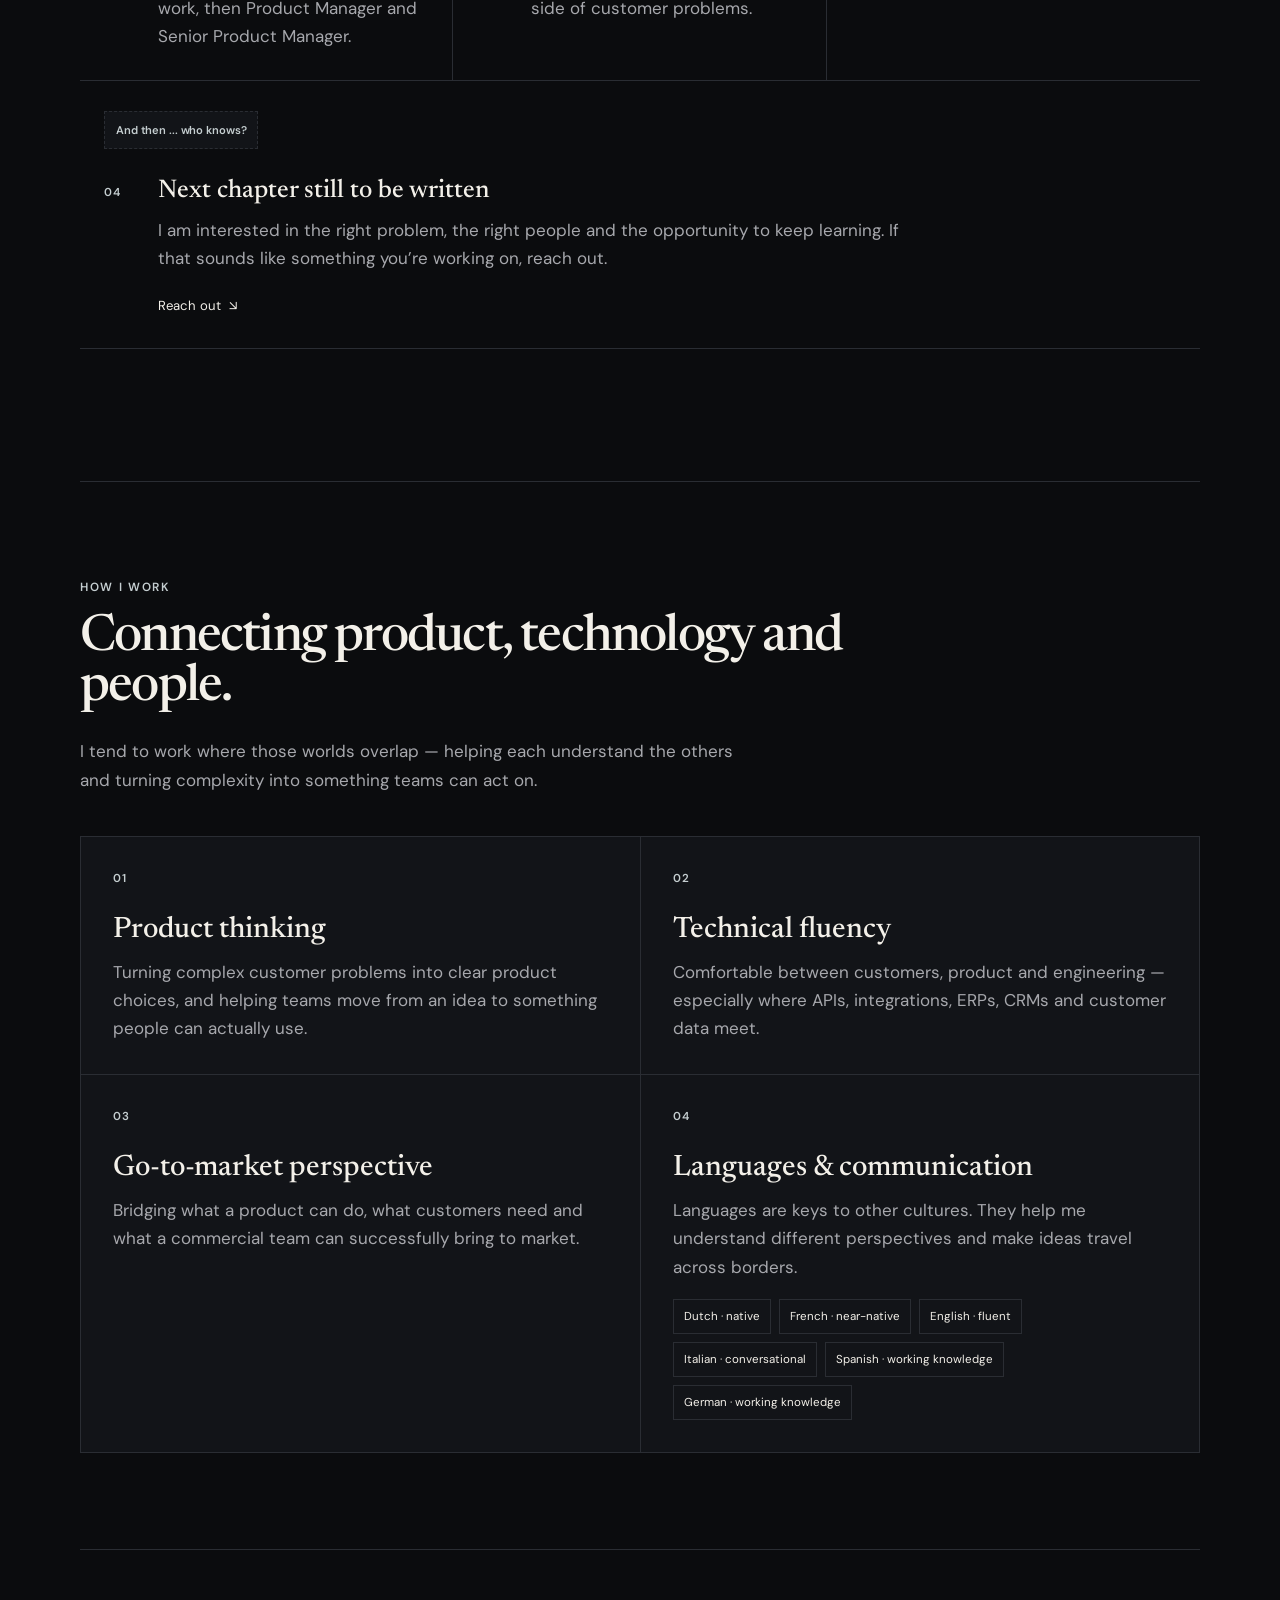
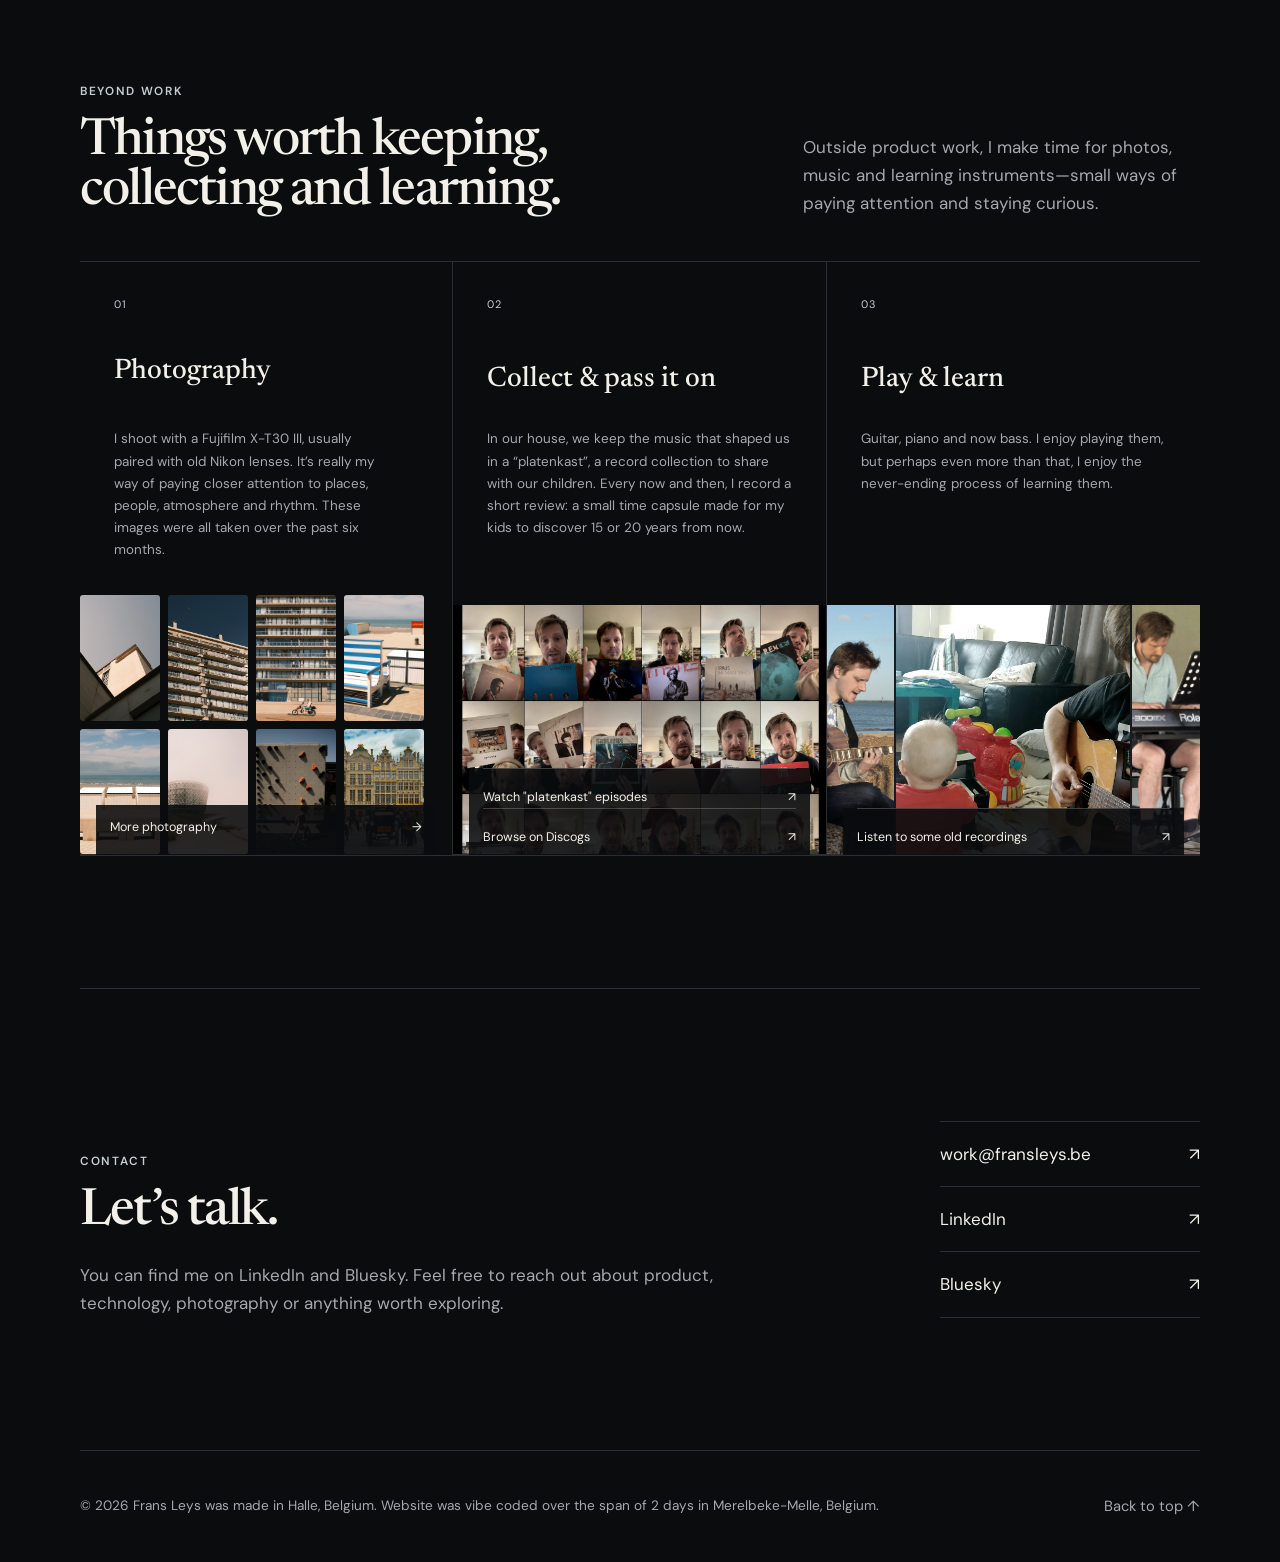
==== commit 26994bc6: "Add photos 27-29 to the homepage gallery Co-Authored-By: Claude Sonnet 5.5 <noreply@anthropic.com>" ====
--- a/index.html
+++ b/index.html
@@ -15,7 +15,7 @@
       rel="stylesheet"
     />
     <link rel="stylesheet" href="styles.css?v=4" />
-    <link rel="stylesheet" href="cards.css?v=3" />
+    <link rel="stylesheet" href="cards.css?v=7" />
   </head>
   <body>
     <div class="site-content" id="site-content">
@@ -283,6 +283,9 @@
           <button class="gallery-item" type="button" data-index="23"><img src="images/website - 24.jpeg" alt="Photograph 24 by Frans Leys" loading="lazy" /></button>
           <button class="gallery-item gallery-item-portrait" type="button" data-index="24"><img src="images/website - 25.jpeg" alt="Photograph 25 by Frans Leys" loading="lazy" /></button>
           <button class="gallery-item" type="button" data-index="25"><img src="images/website - 26.jpeg" alt="Photograph 26 by Frans Leys" loading="lazy" /></button>
+          <button class="gallery-item gallery-item-portrait" type="button" data-index="26"><img src="images/website - 27.jpeg" alt="Photograph 27 by Frans Leys" loading="lazy" /></button>
+          <button class="gallery-item gallery-item-portrait" type="button" data-index="27"><img src="images/website - 28.jpeg" alt="Photograph 28 by Frans Leys" loading="lazy" /></button>
+          <button class="gallery-item" type="button" data-index="28"><img src="images/website - 29.jpeg" alt="Photograph 29 by Frans Leys" loading="lazy" /></button>
         </div>
         <a class="gallery-more" href="photography.html">
           Explore photography <span aria-hidden="true">→</span>
@@ -457,6 +460,6 @@
         if (Math.abs(distance) > 50) showPhoto(activePhoto + (distance < 0 ? 1 : -1));
       }, { passive: true });
     </script>
-    <script src="cards.js?v=3"></script>
+    <script src="cards.js?v=4"></script>
   </body>
 </html>
--- a/cards.css
+++ b/cards.css
@@ -35,12 +35,13 @@
   inset: 0;
   display: none;
   flex-direction: column;
-  justify-content: center;
-  gap: 18px;
+  justify-content: safe center;
+  gap: 14px;
   min-height: 0;
   margin: 0;
   padding: max(20px, env(safe-area-inset-top, 0px)) 20px 16px;
   border: 0;
+  overflow-x: hidden;
   overflow-y: auto;
   overscroll-behavior: contain;
 }
@@ -329,7 +330,6 @@
   order: -1;
 }
 
-body.cards .skill-card,
 body.cards .beyond-card {
   position: relative;
   display: block;
@@ -344,13 +344,11 @@
   transition: transform 140ms ease, border-color 140ms ease;
 }
 
-body.cards .skill-card:active,
 body.cards .beyond-card:active {
   transform: scale(0.985);
   border-color: var(--accent);
 }
 
-body.cards .skill-card::after,
 body.cards .beyond-card::after {
   content: "+";
   position: absolute;
@@ -362,7 +360,6 @@
   line-height: 1;
 }
 
-body.cards .skill-card h3,
 body.cards .beyond-card h3 {
   margin: 2px 0 0;
   min-height: 0;
@@ -370,16 +367,9 @@
   line-height: 1.2;
 }
 
-body.cards .skill-card .skill-number,
 body.cards .beyond-card .music-number {
   margin: 0;
   font-size: 0.72rem;
-}
-
-/* Closed state: title only for skills */
-body.cards .skill-card:not(.is-open) > p,
-body.cards .skill-card:not(.is-open) .language-chips {
-  display: none;
 }
 
 /* Closed state: short teaser plus one image for beyond cards */
@@ -674,3 +664,97 @@
     animation: none !important;
   }
 }
+
+/* Work: four static cards, no tapping needed */
+body.cards .skill-grid {
+  gap: 10px;
+}
+
+body.cards .skill-card {
+  min-height: 0;
+  padding: 14px 16px;
+  border: 1px solid var(--border);
+  border-radius: 14px;
+  background: var(--surface);
+}
+
+body.cards .skill-card .skill-number {
+  display: inline;
+  margin: 0 8px 0 0;
+  font-size: 0.7rem;
+}
+
+body.cards .skill-card h3 {
+  display: inline;
+  font-size: 1.15rem;
+  line-height: 1.2;
+}
+
+body.cards .skill-card > p {
+  max-width: none;
+  margin: 6px 0 0;
+  font-size: 0.84rem;
+  line-height: 1.45;
+}
+
+body.cards .language-chips {
+  gap: 6px;
+  margin-top: 10px;
+}
+
+body.cards .skill-card .language-chip {
+  flex-basis: auto;
+  padding: 6px 9px;
+  font-size: 0.7rem;
+}
+
+body.cards .skill-card .language-tooltip {
+  left: 0;
+  transform: translate(0, 5px);
+}
+
+body.cards .skill-card .language-chip:focus .language-tooltip {
+  transform: translate(0, 0);
+}
+
+body.cards .how-i-work .eyebrow {
+  display: none;
+}
+
+body.cards .how-i-work h2 {
+  font-size: 1.6rem;
+}
+
+body.cards .skill-card {
+  padding: 12px 14px;
+}
+
+body.cards .skill-card > p {
+  margin-top: 4px;
+  font-size: 0.8rem;
+  line-height: 1.4;
+}
+
+body.cards .skill-grid {
+  gap: 8px;
+}
+
+body.cards .language-chips {
+  margin-top: 8px;
+}
+
+/* Open Beyond pages: text and links first, imagery below */
+body.cards .beyond-card.is-open {
+  display: flex;
+  flex-direction: column;
+}
+
+body.cards .beyond-card.is-open > .sheet-close { order: 0; }
+body.cards .beyond-card.is-open > .music-story-copy { order: 1; margin-bottom: 24px; }
+body.cards .beyond-card.is-open > .gallery-more { order: 2; margin: 0 0 24px; }
+body.cards .beyond-card.is-open > .music-visual,
+body.cards .beyond-card.is-open > .photo-gallery { order: 3; }
+
+body.cards .beyond-card.is-open > * {
+  flex: none;
+}
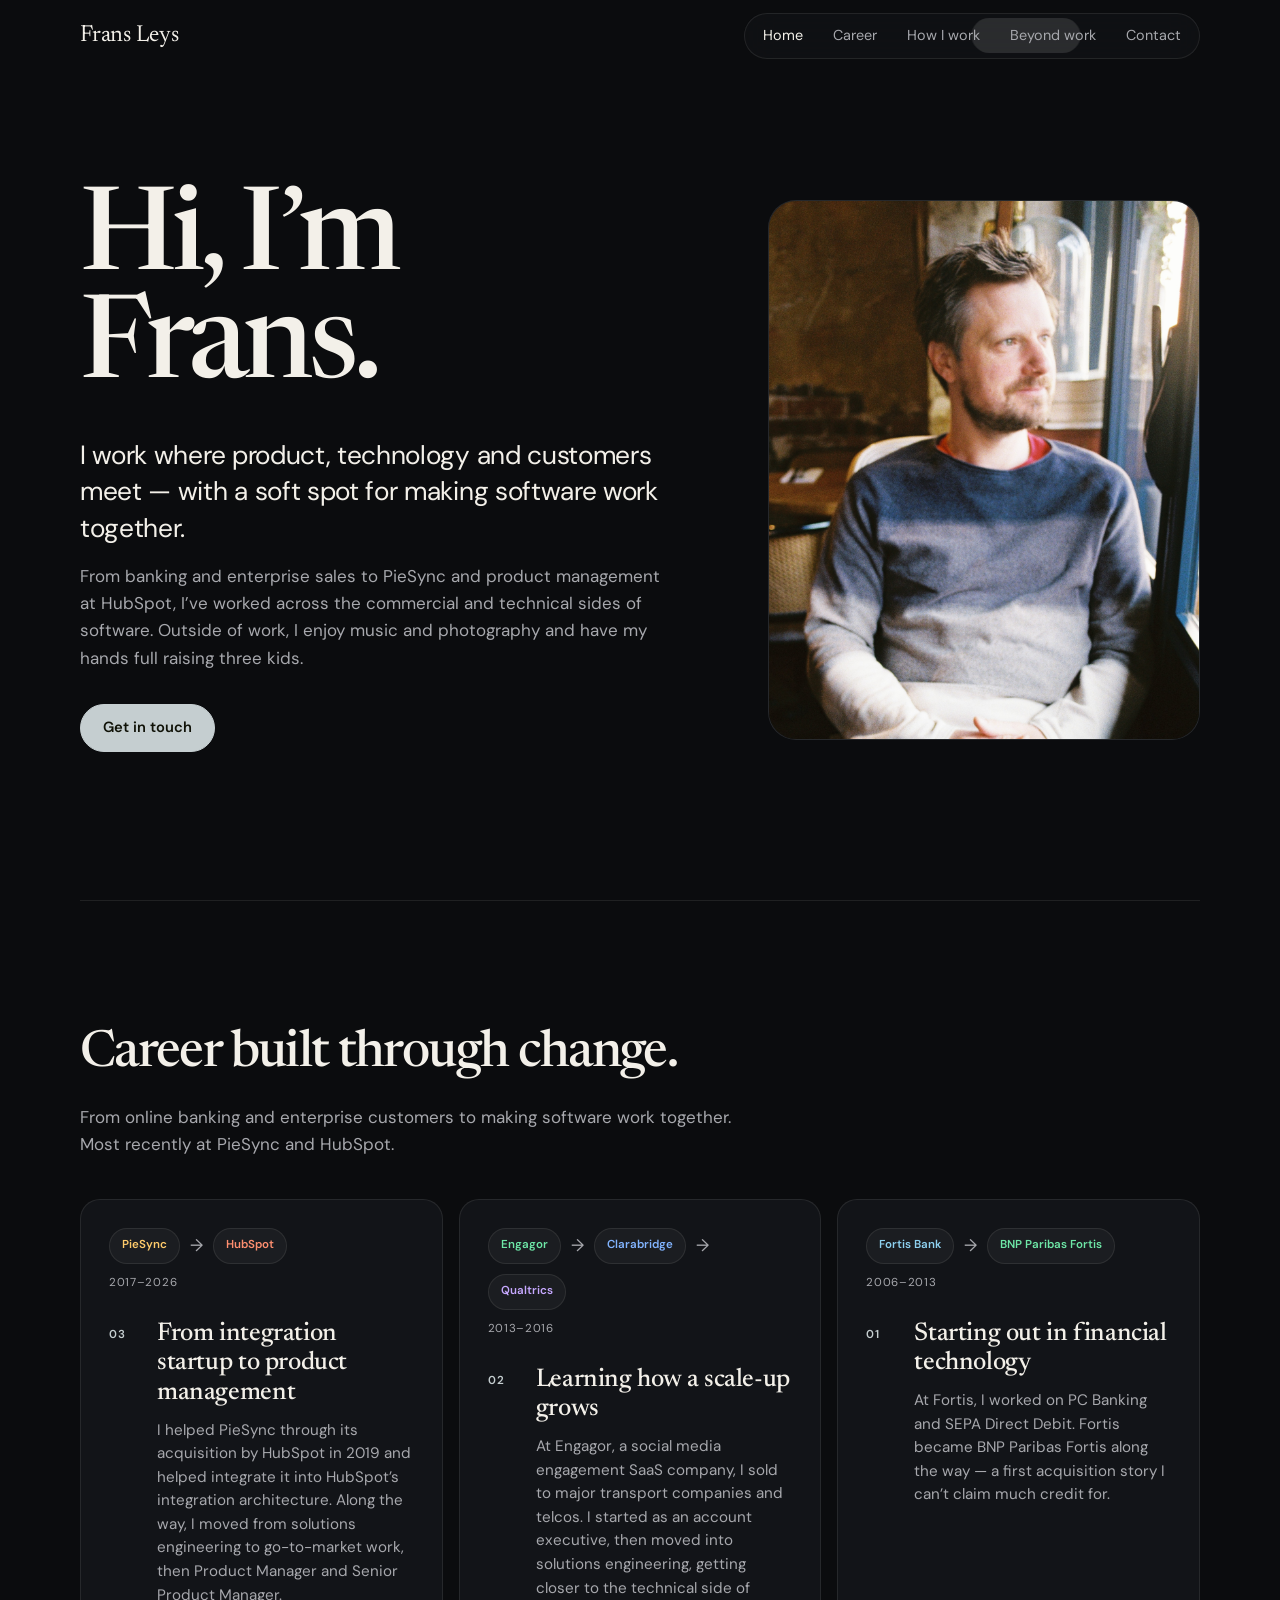
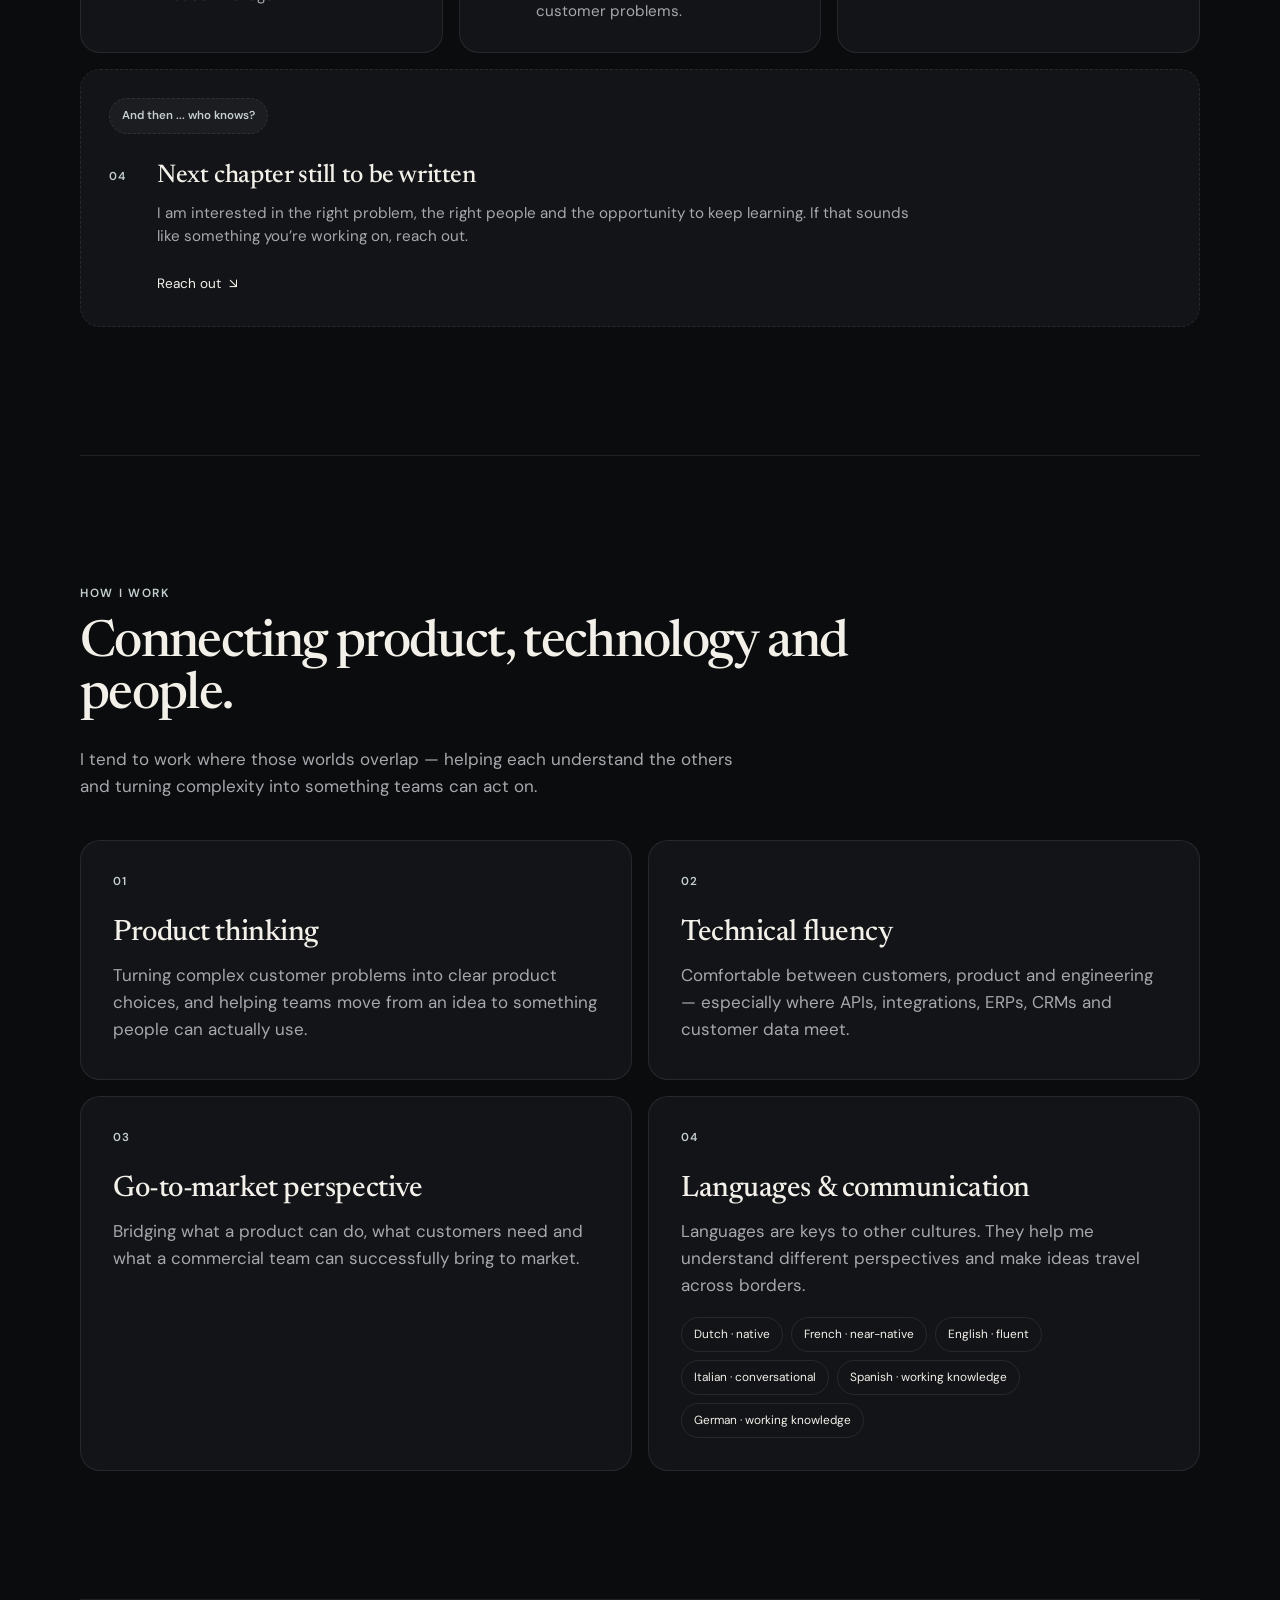
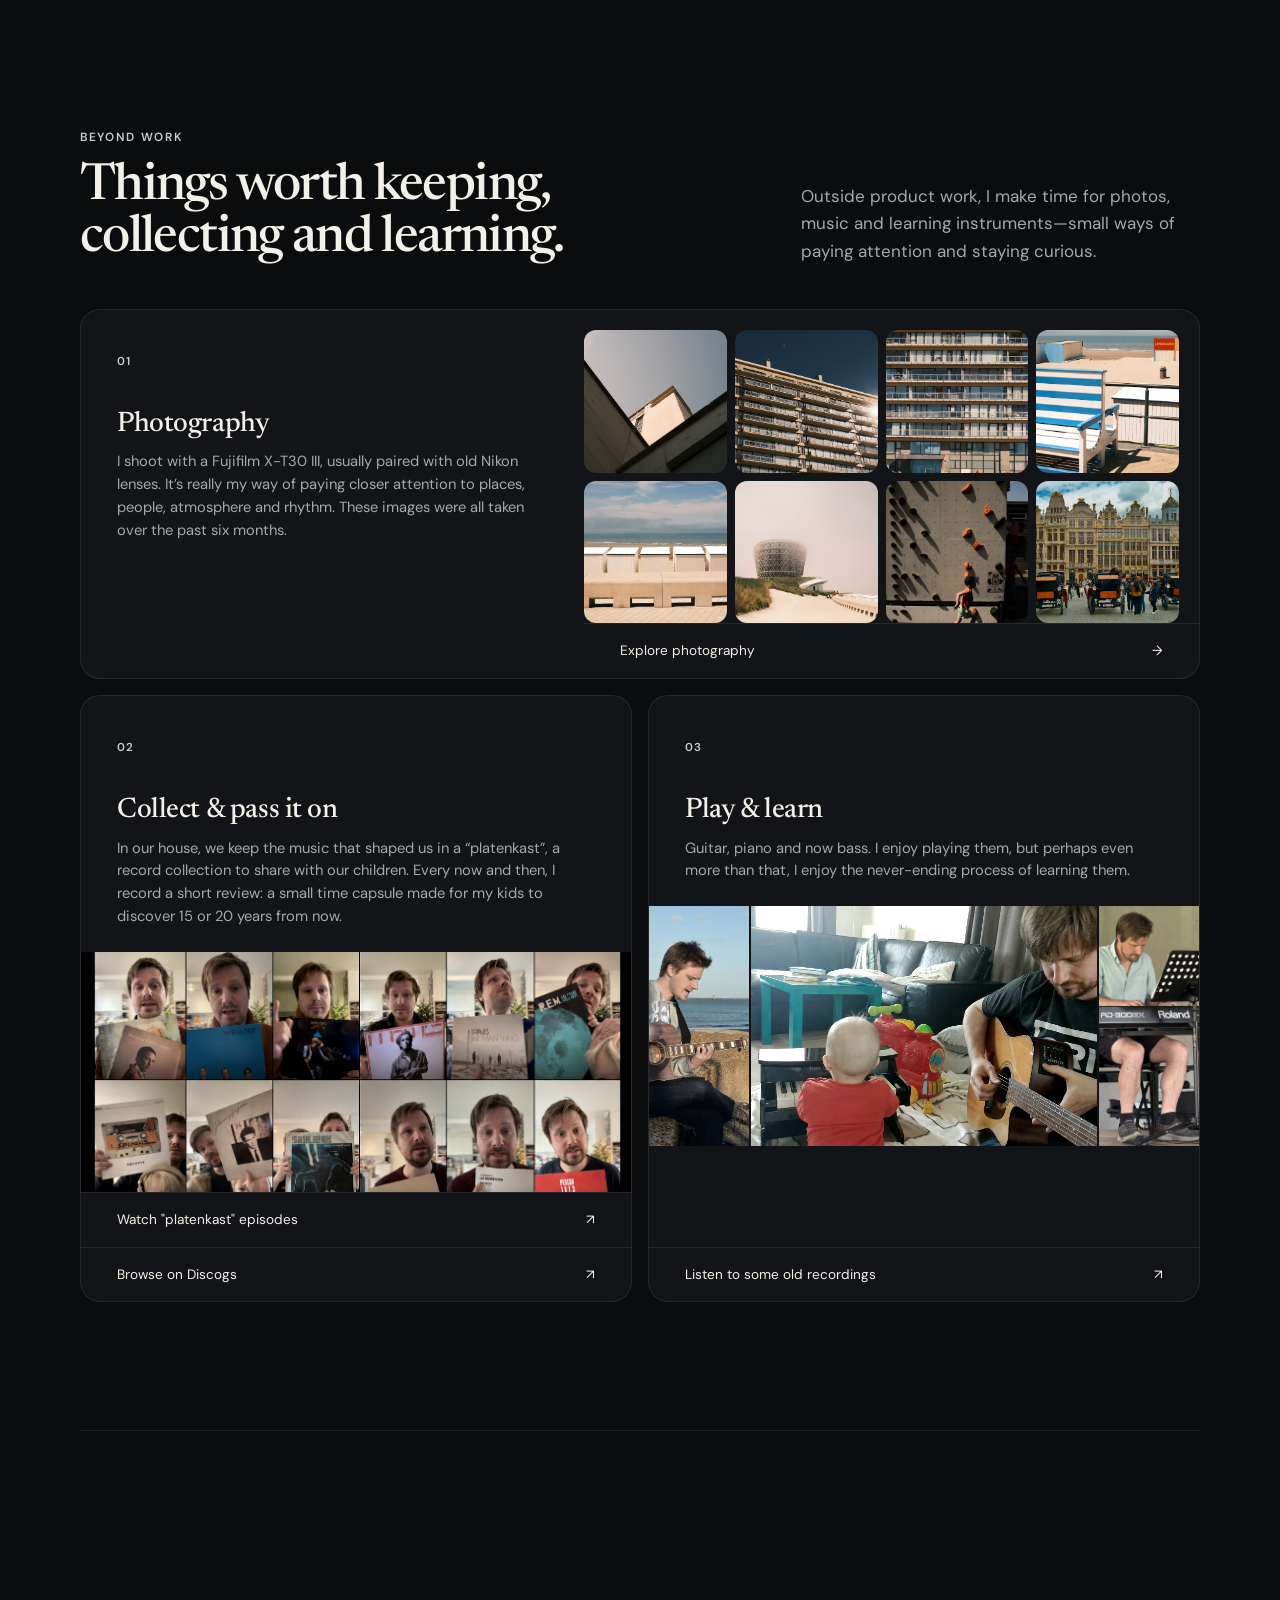
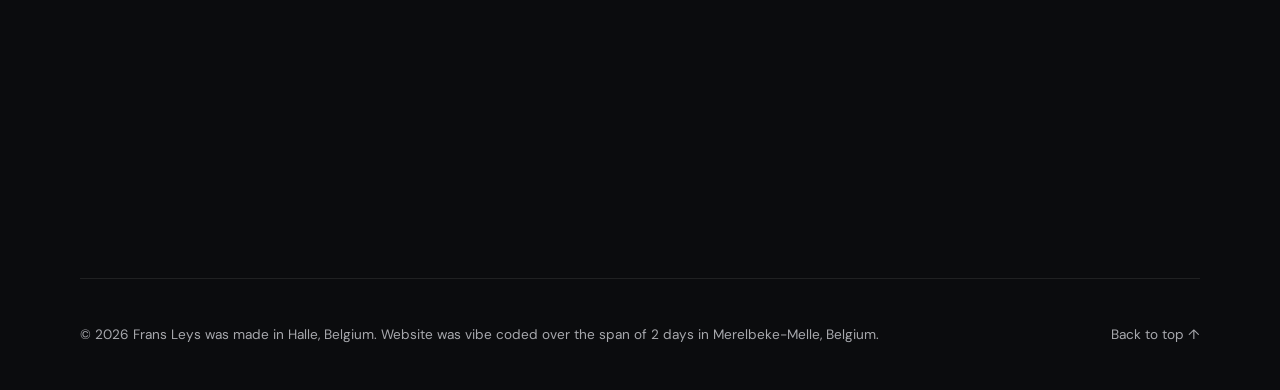
==== commit d1bb4b88: "Make the fluid version the homepage Co-Authored-By: Claude Sonnet 5.5 <noreply@anthropic.com>" ====
--- a/index.html
+++ b/index.html
@@ -2,7 +2,7 @@
 <html lang="en">
   <head>
     <meta charset="UTF-8" />
-    <meta name="viewport" content="width=device-width, initial-scale=1" />
+    <meta name="viewport" content="width=device-width, initial-scale=1, viewport-fit=cover" />
     <meta
       name="description"
       content="Frans Leys — product, technology and customers, with a soft spot for making software work together."
@@ -14,41 +14,43 @@
       href="https://fonts.googleapis.com/css2?family=DM+Sans:wght@400;500;600&family=Newsreader:opsz,wght@6..72,500&display=swap"
       rel="stylesheet"
     />
-    <link rel="stylesheet" href="styles.css?v=4" />
-    <link rel="stylesheet" href="cards.css?v=7" />
+    <link rel="stylesheet" href="fluid.css" />
   </head>
   <body>
-    <div class="site-content" id="site-content">
-    <header class="site-header">
-      <a class="brand" href="#home" aria-label="Frans Leys — home">Frans Leys</a>
-      <nav aria-label="Main navigation">
-        <a href="#home">Home</a>
-        <a href="#career">Career</a>
-        <a href="#how-i-work">How I work</a>
-        <a href="#beyond-the-screen">Beyond work</a>
-        <a href="#contact">Contact</a>
-      </nav>
+    <header class="site-header" id="site-header">
+      <div class="header-inner">
+        <a class="brand" href="#home" aria-label="Frans Leys — home" data-press>Frans Leys</a>
+        <nav aria-label="Main navigation" id="main-nav">
+          <span class="nav-pill" aria-hidden="true"></span>
+          <a href="#home" data-press>Home</a>
+          <a href="#career" data-press>Career</a>
+          <a href="#how-i-work" data-press>How I work</a>
+          <a href="#beyond-the-screen" data-press>Beyond work</a>
+          <a href="#contact" data-press>Contact</a>
+        </nav>
+      </div>
     </header>
 
     <main>
       <section class="hero" id="home">
-        <div class="hero-copy">          <h1>Hi, I’m Frans.</h1>
-          <p class="intro">
+        <div class="hero-copy">
+          <h1 class="reveal">Hi, I’m Frans.</h1>
+          <p class="intro reveal" style="--i: 1">
             I work where product, technology and customers meet — with a soft
             spot for making software work together.
           </p>
-          <p class="bio">
+          <p class="bio reveal" style="--i: 2">
             From banking and enterprise sales to PieSync and product management
             at HubSpot, I’ve worked across the commercial and technical sides
             of software. Outside of work, I enjoy music and photography and
             have my hands full raising three kids.
           </p>
-          <div class="actions">
-            <a class="button button-primary" href="#contact">Get in touch</a>
+          <div class="actions reveal" style="--i: 3">
+            <a class="button button-primary" href="#contact" data-press>Get in touch</a>
           </div>
         </div>
 
-        <figure class="portrait">
+        <figure class="portrait reveal" style="--i: 2">
           <!-- Portrait by Ashesh Ambasta: https://asheshambasta.com/ -->
           <img
             src="images/frans2.jpg"
@@ -56,14 +58,12 @@
             data-credit="Analog portrait by Ashesh Ambasta — https://asheshambasta.com/"
             onerror="this.parentElement.classList.add('image-missing'); this.remove();"
           />
-          <div class="portrait-placeholder" aria-hidden="true">
-            <span>FL</span>
-          </div>
+          <div class="portrait-placeholder" aria-hidden="true"><span>FL</span></div>
         </figure>
       </section>
 
       <section class="section career" id="career">
-        <div class="section-heading career-heading">
+        <div class="section-heading career-heading reveal">
           <h2>Career built through change.</h2>
           <p>
             From online banking and enterprise customers to making software
@@ -72,7 +72,7 @@
         </div>
 
         <ol class="career-timeline">
-          <li class="career-step">
+          <li class="career-step surface reveal" style="--i: 0">
             <div class="company-journey" aria-label="PieSync joined HubSpot">
               <span class="company-mark piesync">PieSync</span>
               <span class="company-arrow" aria-hidden="true">→</span>
@@ -93,7 +93,7 @@
             </div>
           </li>
 
-          <li class="career-step">
+          <li class="career-step surface reveal" style="--i: 1">
             <div class="company-journey" aria-label="Engagor joined Clarabridge, which later joined Qualtrics">
               <span class="company-mark engagor">Engagor</span>
               <span class="company-arrow" aria-hidden="true">→</span>
@@ -116,7 +116,7 @@
             </div>
           </li>
 
-          <li class="career-step">
+          <li class="career-step surface reveal" style="--i: 2">
             <div class="company-journey" aria-label="Fortis Bank became BNP Paribas Fortis">
               <span class="company-mark fortis">Fortis Bank</span>
               <span class="company-arrow" aria-hidden="true">→</span>
@@ -136,7 +136,7 @@
             </div>
           </li>
 
-          <li class="career-step career-next-step">
+          <li class="career-step career-next-step surface reveal" style="--i: 3">
             <div class="company-journey">
               <span class="company-mark next-chapter">And then ... who knows?</span>
             </div>
@@ -149,7 +149,7 @@
                   the opportunity to keep learning. If that sounds like
                   something you’re working on, reach out.
                 </p>
-                <a class="career-next-link" href="#contact">Reach out <span aria-hidden="true">↘</span></a>
+                <a class="career-next-link" href="#contact" data-press>Reach out <span aria-hidden="true">↘</span></a>
               </div>
             </div>
           </li>
@@ -157,7 +157,7 @@
       </section>
 
       <section class="section how-i-work" id="how-i-work">
-        <div class="section-heading how-heading">
+        <div class="section-heading how-heading reveal">
           <p class="eyebrow">How I work</p>
           <h2>Connecting product, technology and people.</h2>
           <p>
@@ -167,7 +167,7 @@
         </div>
 
         <div class="skill-grid">
-          <article class="skill-card">
+          <article class="skill-card surface reveal" style="--i: 0">
             <span class="skill-number">01</span>
             <h3>Product thinking</h3>
             <p>
@@ -176,7 +176,7 @@
             </p>
           </article>
 
-          <article class="skill-card">
+          <article class="skill-card surface reveal" style="--i: 1">
             <span class="skill-number">02</span>
             <h3>Technical fluency</h3>
             <p>
@@ -185,7 +185,7 @@
             </p>
           </article>
 
-          <article class="skill-card">
+          <article class="skill-card surface reveal" style="--i: 2">
             <span class="skill-number">03</span>
             <h3>Go-to-market perspective</h3>
             <p>
@@ -194,7 +194,7 @@
             </p>
           </article>
 
-          <article class="skill-card language-card">
+          <article class="skill-card surface language-card reveal" style="--i: 3">
             <span class="skill-number">04</span>
             <h3>Languages &amp; communication</h3>
             <p>
@@ -203,27 +203,27 @@
             </p>
 
             <ul class="language-chips" aria-label="Languages spoken">
-              <li class="language-chip" tabindex="0">
+              <li class="language-chip" tabindex="0" data-press>
                 <span>Dutch · native</span>
                 <span class="language-tooltip" role="tooltip">Nederlands is mijn moedertaal.</span>
               </li>
-              <li class="language-chip" tabindex="0">
+              <li class="language-chip" tabindex="0" data-press>
                 <span>French · near-native</span>
                 <span class="language-tooltip" role="tooltip">On me prend parfois pour un francophone.</span>
               </li>
-              <li class="language-chip" tabindex="0">
+              <li class="language-chip" tabindex="0" data-press>
                 <span>English · fluent</span>
                 <span class="language-tooltip" role="tooltip">My English is fantastic.</span>
               </li>
-              <li class="language-chip" tabindex="0">
+              <li class="language-chip" tabindex="0" data-press>
                 <span>Italian · conversational</span>
                 <span class="language-tooltip" role="tooltip">Ho imparato l’italiano in Erasmus.</span>
               </li>
-              <li class="language-chip" tabindex="0">
+              <li class="language-chip" tabindex="0" data-press>
                 <span>Spanish · working knowledge</span>
                 <span class="language-tooltip" role="tooltip">Una buena base.</span>
               </li>
-              <li class="language-chip" tabindex="0">
+              <li class="language-chip" tabindex="0" data-press>
                 <span>German · working knowledge</span>
                 <span class="language-tooltip" role="tooltip">Ein bisschen besser als Jean-Marie Pfaff.</span>
               </li>
@@ -233,7 +233,7 @@
       </section>
 
       <section class="section beyond-screen" id="beyond-the-screen">
-        <div class="music-heading beyond-work-heading">
+        <div class="beyond-heading reveal">
           <div>
             <p class="eyebrow">Beyond work</p>
             <h2>Things worth keeping, collecting and learning.</h2>
@@ -244,60 +244,27 @@
           </p>
         </div>
 
-        <article class="beyond-card photography" id="photography">
-        
-        <div class="music-story-copy photography-copy">
-          <span class="music-number">01</span>
-          <h3>Photography</h3>
-          <p>
-            I shoot with a Fujifilm X-T30 III, usually paired with old Nikon
-            lenses. It’s really my way of paying closer attention to places,
-            people, atmosphere and rhythm. These images were all taken over
-            the past six months.
-          </p>
-        </div>
-        <div class="photo-gallery music-visual-triptych photography-triptych" aria-label="Photography preview">
-          <button class="gallery-item" type="button" data-index="0"><img src="images/website - 1.jpeg" alt="Photograph 1 by Frans Leys" loading="lazy" /></button>
-          <button class="gallery-item" type="button" data-index="1"><img src="images/website - 2.jpeg" alt="Photograph 2 by Frans Leys" loading="lazy" /></button>
-          <button class="gallery-item gallery-item-portrait" type="button" data-index="2"><img src="images/website - 3.jpeg" alt="Photograph 3 by Frans Leys" loading="lazy" /></button>
-          <button class="gallery-item gallery-item-portrait" type="button" data-index="3"><img src="images/website - 4.jpeg" alt="Photograph 4 by Frans Leys" loading="lazy" /></button>
-          <button class="gallery-item" type="button" data-index="4"><img src="images/website - 5.jpeg" alt="Photograph 5 by Frans Leys" loading="lazy" /></button>
-          <button class="gallery-item" type="button" data-index="5"><img src="images/website - 6.jpeg" alt="Photograph 6 by Frans Leys" loading="lazy" /></button>
-          <button class="gallery-item gallery-item-portrait" type="button" data-index="6"><img src="images/website - 7.jpeg" alt="Photograph 7 by Frans Leys" loading="lazy" /></button>
-          <button class="gallery-item" type="button" data-index="7"><img src="images/website - 8.jpeg" alt="Photograph 8 by Frans Leys" loading="lazy" /></button>
-          <button class="gallery-item" type="button" data-index="8"><img src="images/website - 9.jpeg" alt="Photograph 9 by Frans Leys" loading="lazy" /></button>
-          <button class="gallery-item" type="button" data-index="9"><img src="images/website - 10.jpeg" alt="Photograph 10 by Frans Leys" loading="lazy" /></button>
-          <button class="gallery-item" type="button" data-index="10"><img src="images/website - 11.jpeg" alt="Photograph 11 by Frans Leys" loading="lazy" /></button>
-          <button class="gallery-item" type="button" data-index="11"><img src="images/website - 12.jpeg" alt="Photograph 12 by Frans Leys" loading="lazy" /></button>
-          <button class="gallery-item" type="button" data-index="12"><img src="images/website - 13.jpeg" alt="Photograph 13 by Frans Leys" loading="lazy" /></button>
-          <button class="gallery-item gallery-item-portrait" type="button" data-index="13"><img src="images/website - 14.jpeg" alt="Photograph 14 by Frans Leys" loading="lazy" /></button>
-          <button class="gallery-item" type="button" data-index="14"><img src="images/website - 15.jpeg" alt="Photograph 15 by Frans Leys" loading="lazy" /></button>
-          <button class="gallery-item" type="button" data-index="15"><img src="images/website - 16.jpeg" alt="Photograph 16 by Frans Leys" loading="lazy" /></button>
-          <button class="gallery-item" type="button" data-index="16"><img src="images/website - 17.jpeg" alt="Photograph 17 by Frans Leys" loading="lazy" /></button>
-          <button class="gallery-item" type="button" data-index="17"><img src="images/website - 18.jpeg" alt="Photograph 18 by Frans Leys" loading="lazy" /></button>
-          <button class="gallery-item" type="button" data-index="18"><img src="images/website - 19.jpeg" alt="Photograph 19 by Frans Leys" loading="lazy" /></button>
-          <button class="gallery-item" type="button" data-index="19"><img src="images/website - 20.jpeg" alt="Photograph 20 by Frans Leys" loading="lazy" /></button>
-          <button class="gallery-item" type="button" data-index="20"><img src="images/website - 21.jpeg" alt="Photograph 21 by Frans Leys" loading="lazy" /></button>
-          <button class="gallery-item gallery-item-portrait" type="button" data-index="21"><img src="images/website - 22.jpeg" alt="Photograph 22 by Frans Leys" loading="lazy" /></button>
-          <button class="gallery-item" type="button" data-index="22"><img src="images/website - 23.jpeg" alt="Photograph 23 by Frans Leys" loading="lazy" /></button>
-          <button class="gallery-item" type="button" data-index="23"><img src="images/website - 24.jpeg" alt="Photograph 24 by Frans Leys" loading="lazy" /></button>
-          <button class="gallery-item gallery-item-portrait" type="button" data-index="24"><img src="images/website - 25.jpeg" alt="Photograph 25 by Frans Leys" loading="lazy" /></button>
-          <button class="gallery-item" type="button" data-index="25"><img src="images/website - 26.jpeg" alt="Photograph 26 by Frans Leys" loading="lazy" /></button>
-          <button class="gallery-item gallery-item-portrait" type="button" data-index="26"><img src="images/website - 27.jpeg" alt="Photograph 27 by Frans Leys" loading="lazy" /></button>
-          <button class="gallery-item gallery-item-portrait" type="button" data-index="27"><img src="images/website - 28.jpeg" alt="Photograph 28 by Frans Leys" loading="lazy" /></button>
-          <button class="gallery-item" type="button" data-index="28"><img src="images/website - 29.jpeg" alt="Photograph 29 by Frans Leys" loading="lazy" /></button>
-        </div>
-        <a class="gallery-more" href="photography.html">
-          Explore photography <span aria-hidden="true">→</span>
-        </a>
-        </article>
-
-        <article class="beyond-card music-story" id="music">
-            <figure class="music-visual music-visual-grid">
-              <img src="images/music-instagram-grid.png" alt="A selection of Frans's short album reviews on Instagram" loading="lazy" />
-            </figure>
-            <div class="music-story-copy">
-              <span class="music-number">02</span>
+        <div class="beyond-grid">
+          <article class="beyond-card surface reveal" style="--i: 0" id="photography">
+            <div class="beyond-copy">
+              <span class="beyond-number">01</span>
+              <h3>Photography</h3>
+              <p>
+                I shoot with a Fujifilm X-T30 III, usually paired with old Nikon
+                lenses. It’s really my way of paying closer attention to places,
+                people, atmosphere and rhythm. These images were all taken over
+                the past six months.
+              </p>
+            </div>
+            <div class="photo-gallery" id="photo-gallery" aria-label="Photography preview"></div>
+            <a class="card-link" href="photography.html" data-press>
+              Explore photography <span aria-hidden="true">→</span>
+            </a>
+          </article>
+
+          <article class="beyond-card surface reveal" style="--i: 1" id="music">
+            <div class="beyond-copy">
+              <span class="beyond-number">02</span>
               <h3>Collect &amp; pass it on</h3>
               <p>
                 In our house, we keep the music that shaped us in a “platenkast”,
@@ -305,35 +272,39 @@
                 I record a short review: a small time capsule made for my kids to
                 discover 15 or 20 years from now.
               </p>
-              <div class="music-card-links">
-                <a href="https://www.instagram.com/snarf.be/reels/" target="_blank" rel="noreferrer">Watch "platenkast" episodes<span aria-hidden="true">↗</span></a>
-                <a href="https://www.discogs.com/user/Snarf_be/collection" target="_blank" rel="noreferrer">Browse on Discogs <span aria-hidden="true">↗</span></a>
-              </div>
-            </div>
-        </article>
-
-        <article class="beyond-card music-story playing-card">
-            <div class="music-visual music-visual-triptych" aria-label="Frans learning and playing music">
-              <img src="images/music-guitar1.jpg" alt="Frans playing guitar by the sea" loading="lazy" />
-              <img src="images/music-piano1-clean.png" alt="Frans playing guitar beside a child at a small keyboard" loading="lazy" />
-              <img src="images/music-piano2.jpg" alt="Frans playing piano" loading="lazy" />
-            </div>
-            <div class="music-story-copy">
-              <span class="music-number">03</span>
+            </div>
+            <figure class="beyond-visual beyond-visual-grid">
+              <img src="images/music-instagram-grid.png" alt="A selection of Frans's short album reviews on Instagram" loading="lazy" />
+            </figure>
+            <div class="card-links">
+              <a href="https://www.instagram.com/snarf.be/reels/" target="_blank" rel="noreferrer" data-press>Watch "platenkast" episodes <span aria-hidden="true">↗</span></a>
+              <a href="https://www.discogs.com/user/Snarf_be/collection" target="_blank" rel="noreferrer" data-press>Browse on Discogs <span aria-hidden="true">↗</span></a>
+            </div>
+          </article>
+
+          <article class="beyond-card surface reveal" style="--i: 2">
+            <div class="beyond-copy">
+              <span class="beyond-number">03</span>
               <h3>Play &amp; learn</h3>
               <p>
                 Guitar, piano and now bass. I enjoy playing them, but perhaps even
                 more than that, I enjoy the never-ending process of learning them.
               </p>
-              <div class="music-card-links">
-                <a href="https://www.youtube.com/@snarfbe" target="_blank" rel="noreferrer">Listen to some old recordings <span aria-hidden="true">↗</span></a>
-              </div>
-            </div>
-        </article>
+            </div>
+            <div class="beyond-visual beyond-visual-triptych" aria-label="Frans learning and playing music">
+              <img src="images/music-guitar1.jpg" alt="Frans playing guitar by the sea" loading="lazy" />
+              <img src="images/music-piano1-clean.png" alt="Frans playing guitar beside a child at a small keyboard" loading="lazy" />
+              <img src="images/music-piano2.jpg" alt="Frans playing piano" loading="lazy" />
+            </div>
+            <div class="card-links">
+              <a href="https://www.youtube.com/@snarfbe" target="_blank" rel="noreferrer" data-press>Listen to some old recordings <span aria-hidden="true">↗</span></a>
+            </div>
+          </article>
+        </div>
       </section>
 
       <section class="section contact" id="contact">
-        <div>
+        <div class="reveal">
           <p class="eyebrow">Contact</p>
           <h2>Let’s talk.</h2>
           <p>
@@ -341,22 +312,14 @@
             product, technology, photography or anything worth exploring.
           </p>
         </div>
-        <div class="contact-links">
-          <a href="mailto:work@fransleys.be">
+        <div class="contact-links reveal" style="--i: 1">
+          <a href="mailto:work@fransleys.be" data-press>
             work@fransleys.be <span aria-hidden="true">↗</span>
           </a>
-          <a
-            href="https://www.linkedin.com/in/fransleys"
-            target="_blank"
-            rel="noreferrer"
-          >
+          <a href="https://www.linkedin.com/in/fransleys" target="_blank" rel="noreferrer" data-press>
             LinkedIn <span aria-hidden="true">↗</span>
           </a>
-          <a
-            href="https://bsky.app/profile/fransleys.bsky.social"
-            target="_blank"
-            rel="noreferrer"
-          >
+          <a href="https://bsky.app/profile/fransleys.bsky.social" target="_blank" rel="noreferrer" data-press>
             Bluesky <span aria-hidden="true">↗</span>
           </a>
         </div>
@@ -364,102 +327,23 @@
     </main>
 
     <footer>
-      <p>© <span id="year"></span> Frans Leys was made in Halle, Belgium. Website was vibe coded over the span of 2 days in Merelbeke-Melle, Belgium. </p>
-      <a href="#home">Back to top ↑</a>
+      <p>© <span id="year"></span> Frans Leys was made in Halle, Belgium. Website was vibe coded over the span of 2 days in Merelbeke-Melle, Belgium.</p>
+      <a href="#home" data-press>Back to top ↑</a>
     </footer>
-    </div>
 
     <dialog class="lightbox" id="lightbox" aria-label="Photo viewer">
-      <div class="lightbox-inner">
-        <div class="lightbox-topbar">
-          <p class="lightbox-count" id="lightbox-count" aria-live="polite"></p>
-          <button class="lightbox-close" type="button" aria-label="Close photo viewer">Close <span aria-hidden="true">×</span></button>
-        </div>
-        <button class="lightbox-control lightbox-previous" type="button" aria-label="Previous photograph"><span aria-hidden="true">←</span></button>
-        <figure class="lightbox-figure">
-          <img id="lightbox-image" src="" alt="" />
-        </figure>
-        <button class="lightbox-control lightbox-next" type="button" aria-label="Next photograph"><span aria-hidden="true">→</span></button>
+      <div class="lb-backdrop" aria-hidden="true"></div>
+      <div class="lb-chrome">
+        <div class="lb-topbar">
+          <p class="lb-count" id="lb-count" aria-live="polite"></p>
+          <button class="lb-close" type="button" aria-label="Close photo viewer" data-press>Close <span aria-hidden="true">×</span></button>
+        </div>
+        <button class="lb-control lb-prev" type="button" aria-label="Previous photograph" data-press><span aria-hidden="true">←</span></button>
+        <button class="lb-control lb-next" type="button" aria-label="Next photograph" data-press><span aria-hidden="true">→</span></button>
       </div>
+      <div class="lb-stage" id="lb-stage"></div>
     </dialog>
 
-    <script>
-      document.getElementById("year").textContent = new Date().getFullYear();
-
-      const galleryItems = [...document.querySelectorAll(".gallery-item")];
-      const gallery = document.querySelector(".photo-gallery");
-      const galleryMore = document.querySelector(".gallery-more");
-      const lightbox = document.getElementById("lightbox");
-      const lightboxImage = document.getElementById("lightbox-image");
-      const lightboxCount = document.getElementById("lightbox-count");
-      const lightboxClose = lightbox.querySelector(".lightbox-close");
-      let activePhoto = 0;
-      let touchStartX = 0;
-
-      function showPhoto(index) {
-        activePhoto = (index + galleryItems.length) % galleryItems.length;
-        const thumbnail = galleryItems[activePhoto].querySelector("img");
-        lightboxImage.src = thumbnail.src;
-        lightboxImage.alt = thumbnail.alt;
-        lightboxCount.textContent = `${activePhoto + 1} / ${galleryItems.length}`;
-      }
-
-      function openLightbox(index) {
-        showPhoto(index);
-        lightbox.showModal();
-        document.body.classList.add("lightbox-open");
-      }
-
-      function closeLightbox() {
-        lightbox.close();
-      }
-
-      galleryItems.forEach((item, index) => {
-        item.addEventListener("click", () => openLightbox(index));
-      });
-
-      galleryMore.addEventListener("click", () => {
-        const expanded = gallery.classList.toggle("gallery-expanded");
-        galleryMore.setAttribute("aria-expanded", String(expanded));
-        updateGalleryLabel(expanded);
-      });
-
-      function updateGalleryLabel(expanded = gallery.classList.contains("gallery-expanded")) {
-        const mobile = window.matchMedia("(max-width: 800px)").matches;
-        galleryMore.innerHTML = expanded
-          ? mobile
-            ? 'Scroll right for more <span aria-hidden="true">→</span>'
-            : 'Show less <span aria-hidden="true">↑</span>'
-          : 'More photography <span aria-hidden="true">→</span>';
-      }
-
-      window.addEventListener("resize", () => updateGalleryLabel());
-
-      gallery.addEventListener("scroll", () => {
-        if (gallery.classList.contains("gallery-expanded")) {
-          gallery.classList.toggle("gallery-scrolling", gallery.scrollLeft > 8);
-        }
-      }, { passive: true });
-
-      lightboxClose.addEventListener("click", closeLightbox);
-      lightbox.querySelector(".lightbox-previous").addEventListener("click", () => showPhoto(activePhoto - 1));
-      lightbox.querySelector(".lightbox-next").addEventListener("click", () => showPhoto(activePhoto + 1));
-      lightbox.addEventListener("close", () => document.body.classList.remove("lightbox-open"));
-      lightbox.addEventListener("click", (event) => {
-        if (event.target === lightbox || event.target === lightboxImage.parentElement) closeLightbox();
-      });
-      lightbox.addEventListener("keydown", (event) => {
-        if (event.key === "ArrowLeft") showPhoto(activePhoto - 1);
-        if (event.key === "ArrowRight") showPhoto(activePhoto + 1);
-      });
-      lightbox.addEventListener("touchstart", (event) => {
-        touchStartX = event.changedTouches[0].clientX;
-      }, { passive: true });
-      lightbox.addEventListener("touchend", (event) => {
-        const distance = event.changedTouches[0].clientX - touchStartX;
-        if (Math.abs(distance) > 50) showPhoto(activePhoto + (distance < 0 ? 1 : -1));
-      }, { passive: true });
-    </script>
-    <script src="cards.js?v=4"></script>
+    <script src="fluid.js"></script>
   </body>
 </html>
--- a/fluid.css
+++ b/fluid.css
@@ -0,0 +1,1055 @@
+/* fluid.css — a motion-first take on fransleys.be.
+   Same content and palette as styles.css, rebuilt around springs, materials
+   and direct manipulation. Springs live in fluid.js; the easing curves below
+   are generated from them and injected as --spring-* variables. */
+
+:root {
+  color-scheme: dark;
+  --background: #0b0c0e;
+  --surface: #121418;
+  --surface-soft: #181b20;
+  --text: #f3f0e9;
+  --muted: #a7a8ad;
+  --accent: #c5ced0;
+  --border: #2a2d33;
+  --border-soft: rgba(243, 240, 233, 0.09);
+  --material: rgba(18, 20, 24, 0.62);
+  --max-width: 1120px;
+  --radius: 20px;
+  --radius-sm: 12px;
+
+  /* Overwritten by fluid.js with curves sampled from the spring solver. */
+  --spring-ease: cubic-bezier(0.2, 0.8, 0.2, 1);
+  --spring-dur: 600ms;
+  --spring-lively-ease: cubic-bezier(0.2, 0.9, 0.25, 1.15);
+  --spring-lively-dur: 600ms;
+}
+
+* {
+  box-sizing: border-box;
+}
+
+html {
+  scroll-behavior: smooth;
+  scroll-padding-top: 88px;
+  -webkit-text-size-adjust: 100%;
+}
+
+body {
+  margin: 0;
+  background: var(--background);
+  color: var(--text);
+  font-family: "DM Sans", -apple-system, BlinkMacSystemFont, "SF Pro Text", sans-serif;
+  font-size: 1.0625rem;
+  line-height: 1.6;
+  -webkit-font-smoothing: antialiased;
+}
+
+body.lightbox-open {
+  overflow: hidden;
+}
+
+a {
+  color: inherit;
+  text-decoration: none;
+}
+
+/* Anything with data-press reacts on pointer-down. The scale is driven by a
+   spring in JS through --press, so it can be interrupted mid-flight. */
+[data-press] {
+  transform: scale(var(--press, 1));
+  -webkit-tap-highlight-color: transparent;
+  touch-action: manipulation;
+}
+
+:focus-visible {
+  outline: 2px solid var(--accent);
+  outline-offset: 3px;
+}
+
+/* ---------- Type: tracking tightens as size grows, leading shrinks ---------- */
+
+h1,
+h2,
+h3 {
+  margin: 0;
+  font-family: "Newsreader", serif;
+  font-weight: 500;
+}
+
+h1 {
+  max-width: 11ch;
+  font-size: clamp(4rem, 9vw, 7.4rem);
+  line-height: 0.94;
+  letter-spacing: -0.045em;
+}
+
+h2 {
+  font-size: clamp(2.25rem, 4vw, 3.65rem);
+  line-height: 1;
+  letter-spacing: -0.032em;
+}
+
+h3 {
+  font-size: clamp(1.35rem, 2vw, 1.75rem);
+  line-height: 1.15;
+  letter-spacing: -0.015em;
+}
+
+.eyebrow {
+  margin: 0 0 1rem;
+  color: var(--accent);
+  font-size: 0.74rem;
+  font-weight: 600;
+  letter-spacing: 0.14em;
+  text-transform: uppercase;
+}
+
+/* ---------- Layout ---------- */
+
+.header-inner,
+main,
+footer {
+  width: min(calc(100% - 40px), var(--max-width));
+  margin-inline: auto;
+}
+
+.section {
+  padding: 8rem 0;
+  border-top: 1px solid var(--border-soft);
+}
+
+.surface {
+  border: 1px solid var(--border-soft);
+  border-radius: var(--radius);
+  background: var(--surface);
+  transition:
+    border-color 0.3s var(--spring-ease),
+    background-color 0.3s var(--spring-ease);
+}
+
+@media (hover: hover) {
+  .surface:hover {
+    border-color: rgba(243, 240, 233, 0.2);
+    background: var(--surface-soft);
+  }
+}
+
+/* ---------- Header: a translucent material over the content ---------- */
+
+.site-header {
+  position: sticky;
+  top: 0;
+  z-index: 20;
+  padding-top: env(safe-area-inset-top);
+}
+
+.site-header::before {
+  content: "";
+  position: absolute;
+  inset: 0;
+  background: rgba(11, 12, 14, 0.55);
+  -webkit-backdrop-filter: blur(22px) saturate(1.8);
+  backdrop-filter: blur(22px) saturate(1.8);
+  /* Fade the material out at its lower edge instead of drawing a hard rule. */
+  mask-image: linear-gradient(#000 70%, transparent);
+  -webkit-mask-image: linear-gradient(#000 70%, transparent);
+  opacity: 0;
+  transition: opacity 0.3s ease;
+}
+
+.site-header.is-scrolled::before {
+  opacity: 1;
+}
+
+.header-inner {
+  position: relative;
+  min-height: 72px;
+  display: flex;
+  align-items: center;
+  justify-content: space-between;
+}
+
+.brand {
+  font-family: "Newsreader", serif;
+  font-size: 1.45rem;
+  letter-spacing: -0.01em;
+  white-space: nowrap;
+}
+
+nav {
+  position: relative;
+  display: flex;
+  gap: 2px;
+  padding: 4px;
+  border: 1px solid var(--border-soft);
+  border-radius: 999px;
+  background: var(--material);
+  -webkit-backdrop-filter: blur(18px) saturate(1.6);
+  backdrop-filter: blur(18px) saturate(1.6);
+}
+
+nav a {
+  position: relative;
+  white-space: nowrap;
+  z-index: 1;
+  padding: 6px 14px;
+  border-radius: 999px;
+  color: var(--muted);
+  font-size: 0.9rem;
+  transition: color 0.25s ease;
+}
+
+nav a:hover,
+nav a[aria-current] {
+  color: var(--text);
+}
+
+.nav-pill {
+  position: absolute;
+  top: 4px;
+  bottom: 4px;
+  left: 0;
+  margin-left: 4px;
+  width: 0;
+  border-radius: 999px;
+  background: rgba(243, 240, 233, 0.12);
+  opacity: 0;
+  will-change: transform, width;
+}
+
+/* ---------- Reveal: elements arrive along one path, on a spring ---------- */
+
+.js .reveal {
+  opacity: 0;
+  transform: translate3d(0, 22px, 0);
+}
+
+.js .reveal.in {
+  opacity: 1;
+  transform: none;
+  transition:
+    opacity 0.5s ease calc(var(--i, 0) * 70ms),
+    transform var(--spring-dur) var(--spring-ease) calc(var(--i, 0) * 70ms);
+}
+
+/* ---------- Hero ---------- */
+
+.hero {
+  min-height: calc(100vh - 72px);
+  min-height: calc(100svh - 72px);
+  display: grid;
+  grid-template-columns: minmax(0, 1.15fr) minmax(300px, 0.85fr);
+  gap: clamp(3rem, 8vw, 6.5rem);
+  align-items: center;
+  padding: 4rem 0 6rem;
+}
+
+.intro {
+  max-width: 41rem;
+  margin: 2rem 0 1rem;
+  font-size: clamp(1.25rem, 2.3vw, 1.65rem);
+  line-height: 1.38;
+  letter-spacing: -0.012em;
+}
+
+.bio,
+.section-heading > p:last-child,
+.contact > div > p:last-child {
+  max-width: 41rem;
+  color: var(--muted);
+}
+
+.actions {
+  display: flex;
+  flex-wrap: wrap;
+  gap: 12px;
+  margin-top: 2rem;
+}
+
+.button {
+  display: inline-flex;
+  align-items: center;
+  justify-content: center;
+  min-height: 48px;
+  padding: 10px 22px;
+  border: 1px solid var(--border);
+  border-radius: 999px;
+  font-size: 0.92rem;
+  font-weight: 600;
+}
+
+.button-primary {
+  border-color: var(--accent);
+  background: var(--accent);
+  color: #101207;
+}
+
+.portrait {
+  position: relative;
+  aspect-ratio: 4 / 5;
+  margin: 0;
+  overflow: hidden;
+  border: 1px solid var(--border-soft);
+  border-radius: 28px;
+  background: var(--surface);
+}
+
+.portrait img {
+  position: relative;
+  z-index: 1;
+  width: 100%;
+  height: 100%;
+  display: block;
+  object-fit: cover;
+}
+
+.portrait-placeholder {
+  position: absolute;
+  inset: 0;
+  display: grid;
+  place-items: center;
+  background:
+    radial-gradient(circle at 70% 20%, #31363c, transparent 38%),
+    linear-gradient(145deg, #22262b, #111317);
+}
+
+.portrait-placeholder span {
+  color: #4b5057;
+  font-family: "Newsreader", serif;
+  font-size: 7rem;
+}
+
+/* ---------- Career ---------- */
+
+.section-heading {
+  max-width: 48rem;
+}
+
+.section-heading > p:last-child {
+  margin: 1.5rem 0 0;
+}
+
+.career-timeline {
+  display: grid;
+  grid-template-columns: repeat(3, minmax(0, 1fr));
+  gap: 16px;
+  margin: 2.5rem 0 0;
+  padding: 0;
+  list-style: none;
+}
+
+.career-step {
+  min-width: 0;
+  display: grid;
+  align-content: start;
+  gap: 1.75rem;
+  padding: 1.75rem;
+}
+
+.career-next-step {
+  grid-column: 1 / -1;
+  border-style: dashed;
+}
+
+.company-journey {
+  display: flex;
+  flex-wrap: wrap;
+  gap: 10px;
+  align-items: center;
+  align-content: flex-start;
+}
+
+.company-mark {
+  min-height: 36px;
+  display: inline-flex;
+  align-items: center;
+  padding: 6px 12px;
+  border: 1px solid var(--border-soft);
+  border-radius: 999px;
+  background: rgba(243, 240, 233, 0.04);
+  font-size: 0.72rem;
+  font-weight: 600;
+  white-space: nowrap;
+}
+
+.company-mark.fortis { color: #8ed1f0; }
+.company-mark.bnppf,
+.company-mark.engagor { color: #6ee7a7; }
+.company-mark.clarabridge { color: #82b4ff; }
+.company-mark.qualtrics { color: #c6a8ff; }
+.company-mark.piesync { color: #ffcb6b; }
+.company-mark.hubspot { color: #ff8f70; }
+.company-mark.next-chapter { color: var(--accent); border-style: dashed; }
+
+.company-arrow {
+  color: var(--muted);
+}
+
+.career-period {
+  flex-basis: 100%;
+  color: var(--muted);
+  font-size: 0.72rem;
+  font-variant-numeric: tabular-nums;
+  letter-spacing: 0.06em;
+}
+
+.career-story {
+  display: grid;
+  grid-template-columns: 2rem 1fr;
+  gap: 1rem;
+}
+
+.career-number,
+.skill-number,
+.beyond-number {
+  color: var(--accent);
+  font-size: 0.72rem;
+  font-weight: 600;
+  letter-spacing: 0.1em;
+}
+
+.career-number {
+  padding-top: 0.4rem;
+}
+
+.career-story p {
+  max-width: 35rem;
+  margin: 0.65rem 0 0;
+  color: var(--muted);
+  font-size: 0.95rem;
+  line-height: 1.55;
+}
+
+.career-next-step .career-story p {
+  max-width: 48rem;
+}
+
+.career-next-link {
+  display: inline-flex;
+  gap: 8px;
+  margin-top: 1.25rem;
+  padding: 4px 0;
+  font-size: 0.85rem;
+  transition: gap 0.4s var(--spring-ease), color 0.25s ease;
+}
+
+.career-next-link:hover {
+  gap: 14px;
+  color: var(--accent);
+}
+
+/* ---------- How I work ---------- */
+
+.how-heading {
+  max-width: 52rem;
+}
+
+.skill-grid {
+  display: grid;
+  grid-template-columns: repeat(2, minmax(0, 1fr));
+  gap: 16px;
+  margin-top: 2.5rem;
+}
+
+.skill-card {
+  min-height: 15rem;
+  padding: clamp(1.5rem, 3vw, 2rem);
+}
+
+.skill-number {
+  display: block;
+  margin-bottom: 1.6rem;
+}
+
+.skill-card h3 {
+  font-size: clamp(1.5rem, 2.3vw, 2rem);
+  line-height: 1.1;
+}
+
+.skill-card > p {
+  max-width: 31rem;
+  margin: 0.75rem 0 0;
+  color: var(--muted);
+}
+
+.language-chips {
+  display: flex;
+  flex-wrap: wrap;
+  gap: 8px;
+  margin: 1.1rem 0 0;
+  padding: 0;
+  list-style: none;
+}
+
+.language-chip {
+  position: relative;
+  padding: 7px 12px;
+  border: 1px solid var(--border-soft);
+  border-radius: 999px;
+  font-size: 0.74rem;
+  cursor: help;
+  transition: border-color 0.25s ease, background-color 0.25s ease;
+}
+
+.language-chip:hover,
+.language-chip:focus-visible {
+  border-color: var(--accent);
+  background: rgba(243, 240, 233, 0.05);
+}
+
+/* The tooltip grows out of the chip it belongs to. */
+.language-tooltip {
+  position: absolute;
+  z-index: 5;
+  left: 50%;
+  bottom: calc(100% + 10px);
+  width: max-content;
+  max-width: min(280px, 80vw);
+  padding: 9px 13px;
+  border-radius: var(--radius-sm);
+  background: rgba(243, 240, 233, 0.94);
+  color: var(--background);
+  font-size: 0.8rem;
+  line-height: 1.35;
+  opacity: 0;
+  pointer-events: none;
+  transform: translate(-50%, 6px) scale(0.86);
+  transform-origin: 50% 100%;
+  transition:
+    opacity 0.18s ease,
+    transform var(--spring-lively-dur) var(--spring-lively-ease);
+}
+
+.language-chip:hover .language-tooltip,
+.language-chip:focus .language-tooltip {
+  opacity: 1;
+  transform: translate(-50%, 0) scale(1);
+}
+
+/* ---------- Beyond work ---------- */
+
+.beyond-heading {
+  display: grid;
+  grid-template-columns: minmax(0, 1.25fr) minmax(260px, 0.75fr);
+  gap: 3.5rem;
+  align-items: end;
+  margin-bottom: 2.75rem;
+}
+
+.beyond-heading > p {
+  max-width: 28rem;
+  margin: 0;
+  color: var(--muted);
+}
+
+.beyond-grid {
+  display: grid;
+  grid-template-columns: repeat(2, minmax(0, 1fr));
+  gap: 16px;
+}
+
+.beyond-card {
+  min-width: 0;
+  display: flex;
+  flex-direction: column;
+  overflow: hidden;
+}
+
+.beyond-copy {
+  padding: clamp(1.5rem, 3vw, 2.25rem) clamp(1.5rem, 3vw, 2.25rem) 1.5rem;
+}
+
+.beyond-copy h3 {
+  margin: 2.25rem 0 0.65rem;
+  font-size: clamp(1.45rem, 2.2vw, 2rem);
+  line-height: 1.1;
+}
+
+.beyond-copy p {
+  max-width: 34rem;
+  margin: 0;
+  color: var(--muted);
+  font-size: 0.92rem;
+  line-height: 1.55;
+}
+
+/* Photography runs the full width: copy beside the thumbnails. */
+#photography {
+  grid-column: 1 / -1;
+  display: grid;
+  grid-template-columns: minmax(0, 0.9fr) minmax(0, 1.1fr);
+  grid-template-rows: 1fr auto;
+}
+
+#photography .beyond-copy {
+  grid-row: 1 / 3;
+}
+
+#photography .photo-gallery {
+  grid-column: 2;
+  grid-row: 1;
+  padding: 1.25rem 1.25rem 0 0;
+}
+
+#photography .card-link {
+  grid-column: 2;
+  grid-row: 2;
+}
+
+.photo-gallery {
+  display: grid;
+  grid-template-columns: repeat(4, minmax(0, 1fr));
+  gap: 8px;
+  align-content: start;
+}
+
+.gallery-item:nth-child(n + 9) {
+  display: none;
+}
+
+.gallery-item {
+  position: relative;
+  width: 100%;
+  aspect-ratio: 1;
+  display: block;
+  margin: 0;
+  padding: 0;
+  overflow: hidden;
+  border: 0;
+  border-radius: var(--radius-sm);
+  background: var(--surface-soft);
+  cursor: zoom-in;
+}
+
+.gallery-item img {
+  width: 100%;
+  height: 100%;
+  display: block;
+  object-fit: cover;
+  transition: opacity 0.3s ease;
+}
+
+@media (hover: hover) {
+  .gallery-item:hover img {
+    opacity: 0.8;
+  }
+}
+
+.card-link,
+.card-links a {
+  display: flex;
+  justify-content: space-between;
+  gap: 1rem;
+  padding: 1rem clamp(1.5rem, 3vw, 2.25rem);
+  border-top: 1px solid var(--border-soft);
+  font-size: 0.85rem;
+  transition: color 0.25s ease, background-color 0.25s ease;
+}
+
+.card-link:hover,
+.card-links a:hover {
+  color: var(--accent);
+  background: rgba(243, 240, 233, 0.04);
+}
+
+.card-links {
+  display: grid;
+  margin-top: auto;
+}
+
+.card-links a + a {
+  border-top: 1px solid var(--border-soft);
+}
+
+.beyond-visual {
+  height: 15rem;
+  margin: 0;
+  overflow: hidden;
+}
+
+.beyond-visual img {
+  width: 100%;
+  height: 100%;
+  display: block;
+  object-fit: cover;
+  filter: saturate(0.72) contrast(1.04);
+  transition: filter 0.5s ease;
+}
+
+.beyond-card:hover .beyond-visual img {
+  filter: saturate(1) contrast(1.05);
+}
+
+.beyond-visual-grid img {
+  object-position: center 10%;
+}
+
+.beyond-visual-triptych {
+  display: grid;
+  grid-template-columns: 0.55fr 1.9fr 0.55fr;
+  gap: 2px;
+}
+
+.beyond-visual-triptych img:first-child { object-position: 33% center; }
+.beyond-visual-triptych img:nth-child(2) { object-position: 58% center; }
+.beyond-visual-triptych img:last-child { object-position: 38% 35%; }
+
+/* ---------- Contact ---------- */
+
+.contact {
+  display: grid;
+  grid-template-columns: minmax(0, 1.5fr) minmax(260px, 0.5fr);
+  gap: 5rem;
+  align-items: end;
+}
+
+.contact > div > p:last-child {
+  margin: 1.5rem 0 0;
+}
+
+.contact-links {
+  display: grid;
+}
+
+.contact-links a {
+  display: flex;
+  justify-content: space-between;
+  padding: 1.1rem 0;
+  border-bottom: 1px solid var(--border-soft);
+  transition: padding 0.45s var(--spring-ease), color 0.25s ease;
+}
+
+.contact-links a:first-child {
+  border-top: 1px solid var(--border-soft);
+}
+
+.contact-links a:hover {
+  padding-inline: 0.5rem;
+  color: var(--accent);
+}
+
+footer {
+  min-height: 7rem;
+  display: flex;
+  align-items: center;
+  justify-content: space-between;
+  gap: 1.5rem;
+  padding-bottom: env(safe-area-inset-bottom);
+  border-top: 1px solid var(--border-soft);
+  color: var(--muted);
+  font-size: 0.85rem;
+}
+
+footer p {
+  margin: 0;
+}
+
+footer a {
+  white-space: nowrap;
+}
+
+/* ---------- Photo viewer ---------- */
+
+.lightbox {
+  position: fixed;
+  inset: 0;
+  width: 100vw;
+  max-width: none;
+  height: 100dvh;
+  max-height: none;
+  margin: 0;
+  padding: 0;
+  overflow: hidden;
+  border: 0;
+  background: transparent;
+  color: var(--text);
+}
+
+.lightbox::backdrop {
+  background: transparent;
+}
+
+.lb-backdrop {
+  position: absolute;
+  inset: 0;
+  background: rgba(7, 8, 10, 0.88);
+  -webkit-backdrop-filter: blur(28px) saturate(1.4);
+  backdrop-filter: blur(28px) saturate(1.4);
+  opacity: 0;
+}
+
+.lb-stage {
+  position: absolute;
+  inset: 0;
+  overflow: hidden;
+  touch-action: none;
+  cursor: grab;
+}
+
+.lb-stage:active {
+  cursor: grabbing;
+}
+
+.lb-slide {
+  position: absolute;
+  inset: 0;
+  display: grid;
+  grid-template: minmax(0, 1fr) / minmax(0, 1fr);
+  place-items: center;
+  padding: 76px clamp(12px, 3vw, 28px) 56px;
+  will-change: transform;
+  pointer-events: none;
+}
+
+.lb-slide img {
+  max-width: 100%;
+  max-height: 100%;
+  width: auto;
+  height: auto;
+  display: block;
+  object-fit: contain;
+  border-radius: 6px;
+  pointer-events: auto;
+  user-select: none;
+  -webkit-user-drag: none;
+}
+
+.lb-chrome {
+  position: absolute;
+  inset: 0;
+  z-index: 2;
+  pointer-events: none;
+  opacity: 0;
+}
+
+.lb-topbar {
+  position: absolute;
+  top: env(safe-area-inset-top);
+  right: 0;
+  left: 0;
+  height: 72px;
+  display: flex;
+  align-items: center;
+  justify-content: space-between;
+  padding: 0 clamp(16px, 3vw, 32px);
+}
+
+.lb-count {
+  margin: 0;
+  color: var(--muted);
+  font-size: 0.78rem;
+  font-variant-numeric: tabular-nums;
+  letter-spacing: 0.12em;
+}
+
+.lb-close,
+.lb-control {
+  border: 1px solid var(--border-soft);
+  background: var(--material);
+  -webkit-backdrop-filter: blur(18px) saturate(1.6);
+  backdrop-filter: blur(18px) saturate(1.6);
+  color: var(--text);
+  font: inherit;
+  cursor: pointer;
+  pointer-events: auto;
+}
+
+.lb-close {
+  display: flex;
+  align-items: center;
+  gap: 8px;
+  padding: 8px 16px;
+  border-radius: 999px;
+  font-size: 0.8rem;
+}
+
+.lb-close span {
+  font-size: 1.3rem;
+  line-height: 1;
+}
+
+.lb-control {
+  position: absolute;
+  top: 50%;
+  width: 48px;
+  height: 48px;
+  margin-top: -24px;
+  display: grid;
+  place-items: center;
+  border-radius: 50%;
+  font-size: 1.2rem;
+}
+
+.lb-prev { left: clamp(12px, 2vw, 28px); }
+.lb-next { right: clamp(12px, 2vw, 28px); }
+
+.lb-control[aria-disabled] {
+  opacity: 0.3;
+}
+
+@media (pointer: coarse) {
+  .lb-control {
+    display: none;
+  }
+}
+
+/* ---------- Small screens ---------- */
+
+@media (max-width: 800px) {
+  .hero,
+  .contact,
+  .beyond-heading,
+  .career-timeline,
+  .skill-grid,
+  .beyond-grid {
+    grid-template-columns: 1fr;
+  }
+
+  .hero {
+    min-height: auto;
+    padding: 3rem 0 5rem;
+  }
+
+  .portrait {
+    aspect-ratio: 4 / 3;
+  }
+
+  .section {
+    padding: 5.5rem 0;
+  }
+
+  .contact {
+    gap: 3rem;
+  }
+
+  .beyond-heading {
+    gap: 1.25rem;
+  }
+
+  #photography {
+    display: flex;
+  }
+
+  #photography .photo-gallery {
+    padding: 0 1.25rem 1.25rem;
+  }
+
+  .beyond-copy h3 {
+    margin-top: 1.25rem;
+  }
+}
+
+@media (max-width: 560px) {
+  .header-inner {
+    min-height: 64px;
+  }
+
+  nav a:nth-of-type(-n + 3) {
+    display: none;
+  }
+
+  h1 {
+    font-size: 3.7rem;
+  }
+
+  .section {
+    padding: 4.5rem 0;
+  }
+
+  .career-step {
+    padding: 1.5rem;
+  }
+
+  .language-chip {
+    flex-basis: 100%;
+  }
+
+  .language-tooltip {
+    left: 0;
+    transform: translate(0, 6px) scale(0.86);
+    transform-origin: 20% 100%;
+  }
+
+  .language-chip:hover .language-tooltip,
+  .language-chip:focus .language-tooltip {
+    transform: translate(0, 0) scale(1);
+  }
+
+  .photo-gallery {
+    grid-template-columns: repeat(4, minmax(0, 1fr));
+  }
+
+  footer {
+    padding-block: 1.75rem;
+    align-items: flex-start;
+    flex-direction: column;
+    gap: 0.5rem;
+  }
+}
+
+/* ---------- Accessibility: motion, transparency, contrast ---------- */
+
+@media (prefers-reduced-motion: reduce) {
+  html {
+    scroll-behavior: auto;
+  }
+
+  /* Slides and springs become short cross-fades. */
+  .js .reveal {
+    transform: none;
+  }
+
+  .js .reveal.in {
+    transition: opacity 0.3s ease;
+  }
+
+  .language-tooltip {
+    transform: translate(-50%, 0);
+    transition: opacity 0.15s ease;
+  }
+
+  [data-press] {
+    transform: none;
+  }
+}
+
+@media (prefers-reduced-transparency: reduce) {
+  :root {
+    --material: #181b20;
+  }
+
+  .site-header::before {
+    background: var(--background);
+    -webkit-backdrop-filter: none;
+    backdrop-filter: none;
+  }
+
+  nav,
+  .lb-close,
+  .lb-control {
+    -webkit-backdrop-filter: none;
+    backdrop-filter: none;
+  }
+
+  .lb-backdrop {
+    background: #07080a;
+    -webkit-backdrop-filter: none;
+    backdrop-filter: none;
+  }
+
+  .language-tooltip {
+    background: var(--text);
+  }
+}
+
+@media (prefers-contrast: more) {
+  :root {
+    --border-soft: rgba(243, 240, 233, 0.4);
+    --muted: #cfd0d4;
+  }
+
+  .nav-pill {
+    background: rgba(243, 240, 233, 0.28);
+  }
+}
